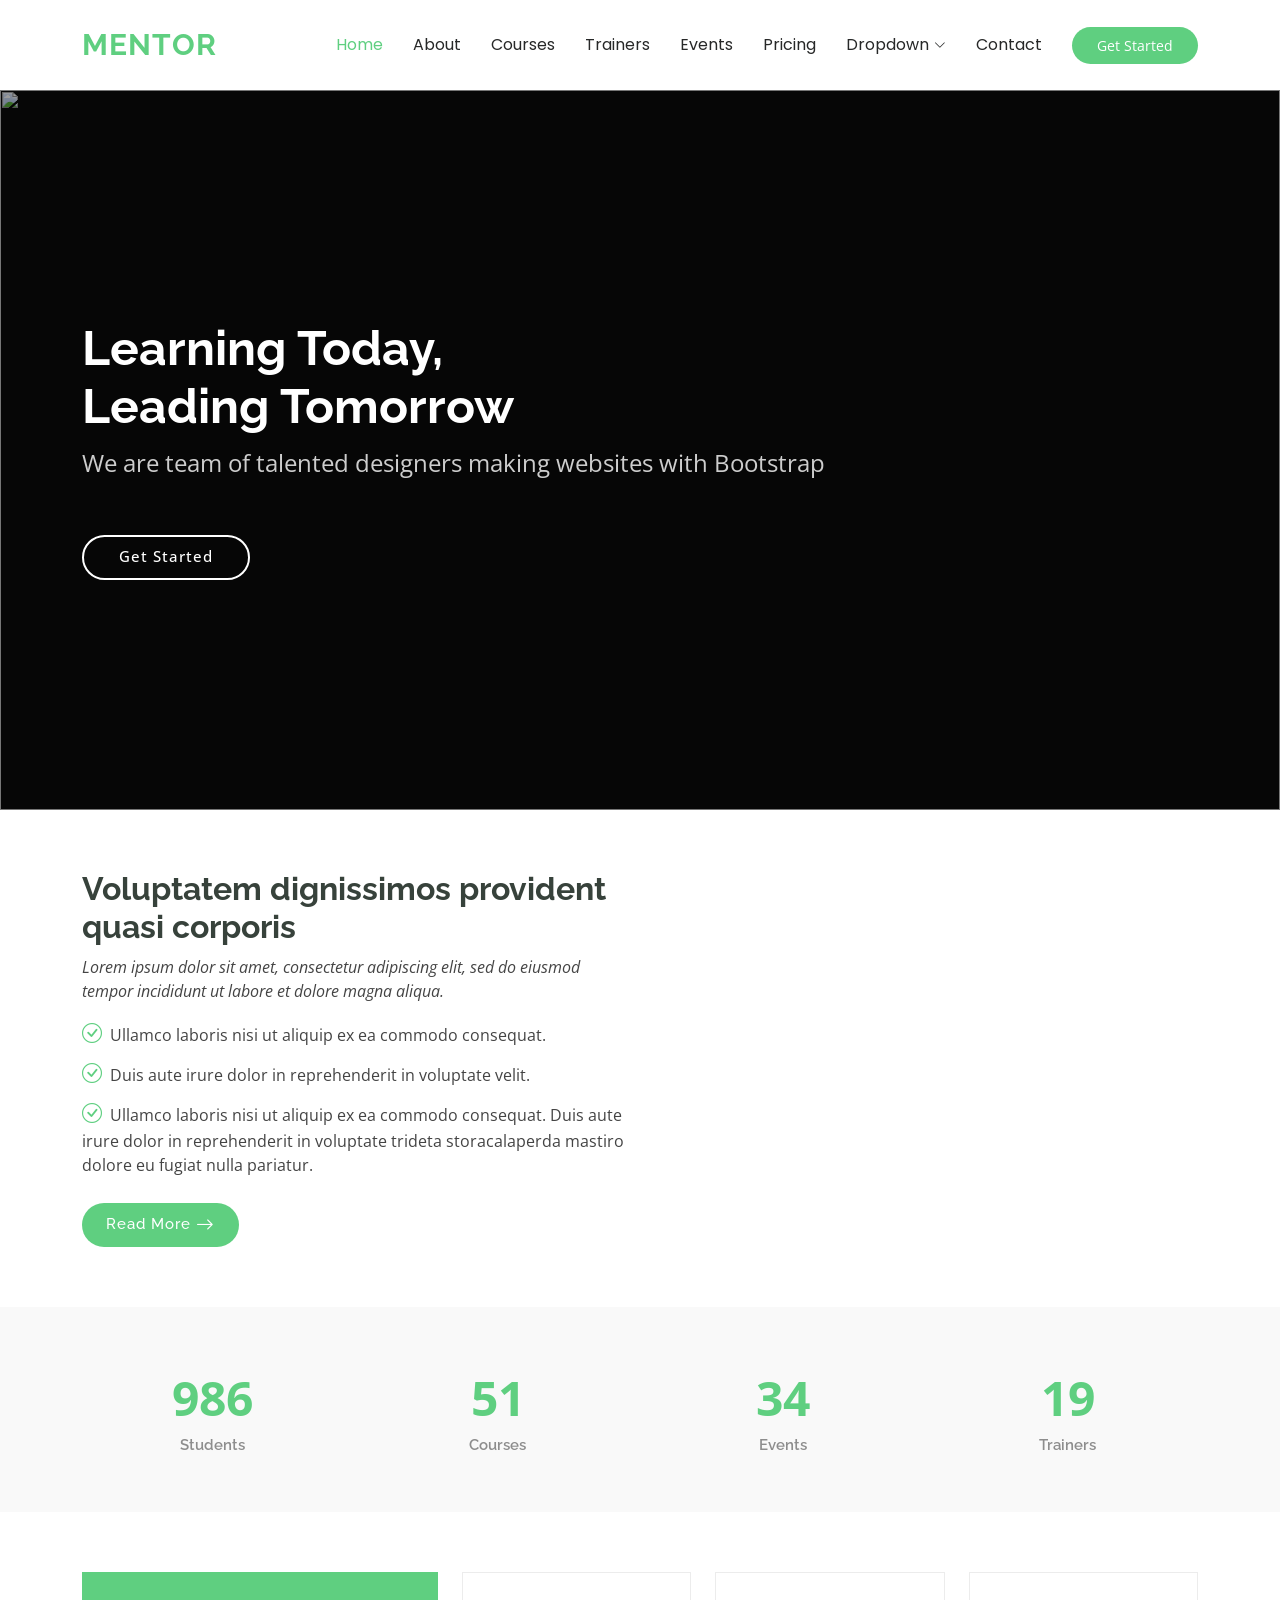
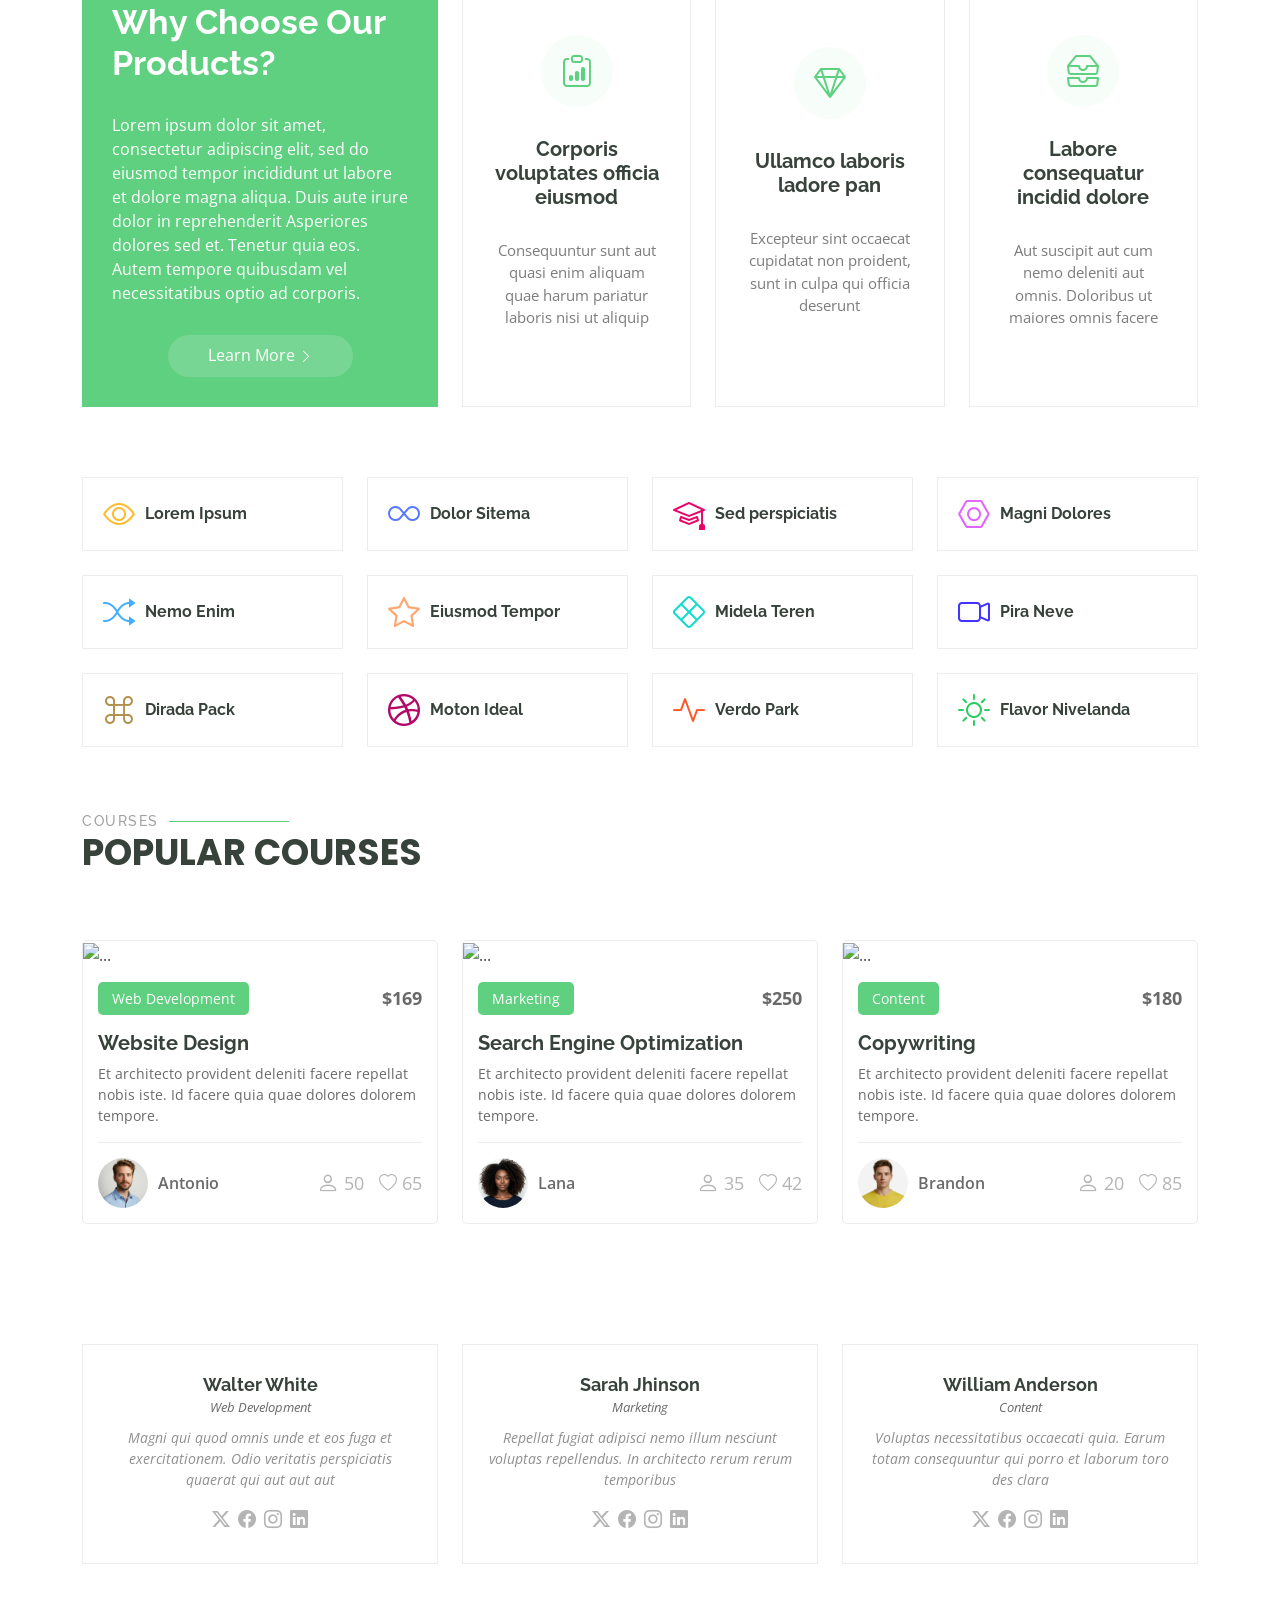
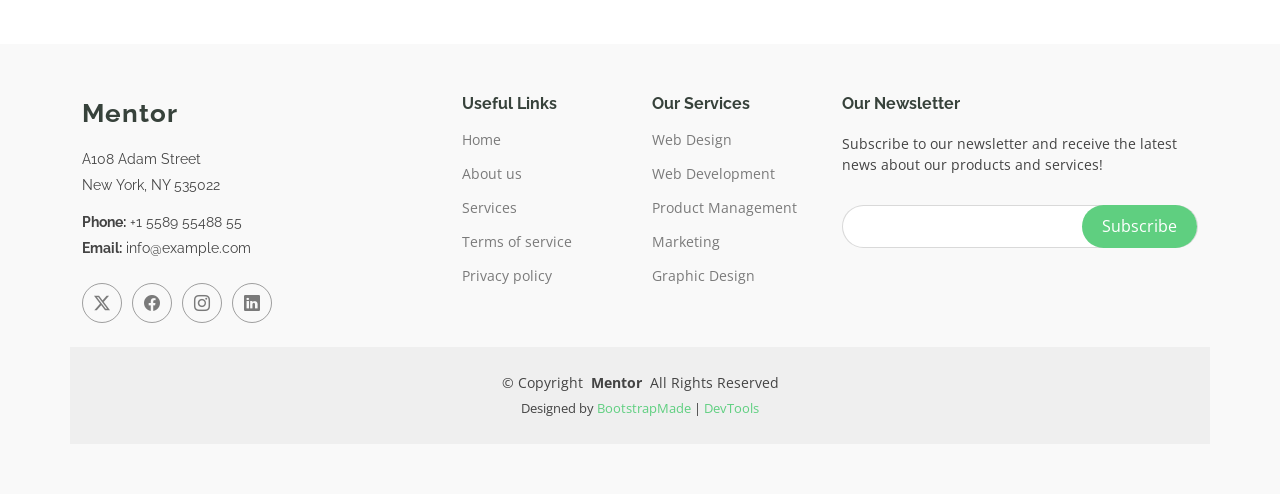
==== index.html @ 77ce20d3 "first commit" ====
<!DOCTYPE html>
<html lang="en">

<head>
  <meta charset="utf-8">
  <meta content="width=device-width, initial-scale=1.0" name="viewport">
  <title>Index - Mentor Bootstrap Template</title>
  <meta name="description" content="">
  <meta name="keywords" content="">

  <!-- Favicons -->
  <link href="assets/img/favicon.png" rel="icon">
  <link href="assets/img/apple-touch-icon.png" rel="apple-touch-icon">

  <!-- Fonts -->
  <link href="https://fonts.googleapis.com" rel="preconnect">
  <link href="https://fonts.gstatic.com" rel="preconnect" crossorigin>
  <link href="https://fonts.googleapis.com/css2?family=Open+Sans:ital,wght@0,300;0,400;0,500;0,600;0,700;0,800;1,300;1,400;1,500;1,600;1,700;1,800&family=Poppins:ital,wght@0,100;0,200;0,300;0,400;0,500;0,600;0,700;0,800;0,900;1,100;1,200;1,300;1,400;1,500;1,600;1,700;1,800;1,900&family=Raleway:ital,wght@0,100;0,200;0,300;0,400;0,500;0,600;0,700;0,800;0,900;1,100;1,200;1,300;1,400;1,500;1,600;1,700;1,800;1,900&display=swap" rel="stylesheet">

  <!-- Vendor CSS Files -->
  <link href="assets/vendor/bootstrap/css/bootstrap.min.css" rel="stylesheet">
  <link href="assets/vendor/bootstrap-icons/bootstrap-icons.css" rel="stylesheet">
  <link href="assets/vendor/aos/aos.css" rel="stylesheet">
  <link href="assets/vendor/glightbox/css/glightbox.min.css" rel="stylesheet">
  <link href="assets/vendor/swiper/swiper-bundle.min.css" rel="stylesheet">

  <!-- Main CSS File -->
  <link href="assets/css/main.css" rel="stylesheet">

  <!-- =======================================================
  * Template Name: Mentor
  * Template URL: https://bootstrapmade.com/mentor-free-education-bootstrap-theme/
  * Updated: Jul 07 2025 with Bootstrap v5.3.7
  * Author: BootstrapMade.com
  * License: https://bootstrapmade.com/license/
  ======================================================== -->
</head>

<body class="index-page">

  <header id="header" class="header d-flex align-items-center sticky-top">
    <div class="container-fluid container-xl position-relative d-flex align-items-center">

      <a href="index.html" class="logo d-flex align-items-center me-auto">
        <!-- Uncomment the line below if you also wish to use an image logo -->
        <!-- <img src="assets/img/logo.webp" alt=""> -->
        <h1 class="sitename">Mentor</h1>
      </a>

      <nav id="navmenu" class="navmenu">
        <ul>
          <li><a href="index.html" class="active">Home<br></a></li>
          <li><a href="about.html">About</a></li>
          <li><a href="courses.html">Courses</a></li>
          <li><a href="trainers.html">Trainers</a></li>
          <li><a href="events.html">Events</a></li>
          <li><a href="pricing.html">Pricing</a></li>
          <li class="dropdown"><a href="#"><span>Dropdown</span> <i class="bi bi-chevron-down toggle-dropdown"></i></a>
            <ul>
              <li><a href="#">Dropdown 1</a></li>
              <li class="dropdown"><a href="#"><span>Deep Dropdown</span> <i class="bi bi-chevron-down toggle-dropdown"></i></a>
                <ul>
                  <li><a href="#">Deep Dropdown 1</a></li>
                  <li><a href="#">Deep Dropdown 2</a></li>
                  <li><a href="#">Deep Dropdown 3</a></li>
                  <li><a href="#">Deep Dropdown 4</a></li>
                  <li><a href="#">Deep Dropdown 5</a></li>
                </ul>
              </li>
              <li><a href="#">Dropdown 2</a></li>
              <li><a href="#">Dropdown 3</a></li>
              <li><a href="#">Dropdown 4</a></li>
            </ul>
          </li>
          <li><a href="contact.html">Contact</a></li>
        </ul>
        <i class="mobile-nav-toggle d-xl-none bi bi-list"></i>
      </nav>

      <a class="btn-getstarted" href="courses.html">Get Started</a>

    </div>
  </header>

  <main class="main">

    <!-- Hero Section -->
    <section id="hero" class="hero section dark-background">

      <img src="assets/img/hero-bg.jpg" alt="" data-aos="fade-in">

      <div class="container">
        <h2 data-aos="fade-up" data-aos-delay="100">Learning Today,<br>Leading Tomorrow</h2>
        <p data-aos="fade-up" data-aos-delay="200">We are team of talented designers making websites with Bootstrap</p>
        <div class="d-flex mt-4" data-aos="fade-up" data-aos-delay="300">
          <a href="courses.html" class="btn-get-started">Get Started</a>
        </div>
      </div>

    </section><!-- /Hero Section -->

    <!-- About Section -->
    <section id="about" class="about section">

      <div class="container">

        <div class="row gy-4">

          <div class="col-lg-6 order-1 order-lg-2" data-aos="fade-up" data-aos-delay="100">
            <img src="assets/img/about.jpg" class="img-fluid" alt="">
          </div>

          <div class="col-lg-6 order-2 order-lg-1 content" data-aos="fade-up" data-aos-delay="200">
            <h3>Voluptatem dignissimos provident quasi corporis</h3>
            <p class="fst-italic">
              Lorem ipsum dolor sit amet, consectetur adipiscing elit, sed do eiusmod tempor incididunt ut labore et dolore
              magna aliqua.
            </p>
            <ul>
              <li><i class="bi bi-check-circle"></i> <span>Ullamco laboris nisi ut aliquip ex ea commodo consequat.</span></li>
              <li><i class="bi bi-check-circle"></i> <span>Duis aute irure dolor in reprehenderit in voluptate velit.</span></li>
              <li><i class="bi bi-check-circle"></i> <span>Ullamco laboris nisi ut aliquip ex ea commodo consequat. Duis aute irure dolor in reprehenderit in voluptate trideta storacalaperda mastiro dolore eu fugiat nulla pariatur.</span></li>
            </ul>
            <a href="#" class="read-more"><span>Read More</span><i class="bi bi-arrow-right"></i></a>
          </div>

        </div>

      </div>

    </section><!-- /About Section -->

    <!-- Counts Section -->
    <section id="counts" class="section counts light-background">

      <div class="container" data-aos="fade-up" data-aos-delay="100">

        <div class="row gy-4">

          <div class="col-lg-3 col-md-6">
            <div class="stats-item text-center w-100 h-100">
              <span data-purecounter-start="0" data-purecounter-end="1232" data-purecounter-duration="1" class="purecounter"></span>
              <p>Students</p>
            </div>
          </div><!-- End Stats Item -->

          <div class="col-lg-3 col-md-6">
            <div class="stats-item text-center w-100 h-100">
              <span data-purecounter-start="0" data-purecounter-end="64" data-purecounter-duration="1" class="purecounter"></span>
              <p>Courses</p>
            </div>
          </div><!-- End Stats Item -->

          <div class="col-lg-3 col-md-6">
            <div class="stats-item text-center w-100 h-100">
              <span data-purecounter-start="0" data-purecounter-end="42" data-purecounter-duration="1" class="purecounter"></span>
              <p>Events</p>
            </div>
          </div><!-- End Stats Item -->

          <div class="col-lg-3 col-md-6">
            <div class="stats-item text-center w-100 h-100">
              <span data-purecounter-start="0" data-purecounter-end="24" data-purecounter-duration="1" class="purecounter"></span>
              <p>Trainers</p>
            </div>
          </div><!-- End Stats Item -->

        </div>

      </div>

    </section><!-- /Counts Section -->

    <!-- Why Us Section -->
    <section id="why-us" class="section why-us">

      <div class="container">

        <div class="row gy-4">

          <div class="col-lg-4" data-aos="fade-up" data-aos-delay="100">
            <div class="why-box">
              <h3>Why Choose Our Products?</h3>
              <p>
                Lorem ipsum dolor sit amet, consectetur adipiscing elit, sed do eiusmod tempor incididunt ut labore et dolore magna aliqua. Duis aute irure dolor in reprehenderit
                Asperiores dolores sed et. Tenetur quia eos. Autem tempore quibusdam vel necessitatibus optio ad corporis.
              </p>
              <div class="text-center">
                <a href="#" class="more-btn"><span>Learn More</span> <i class="bi bi-chevron-right"></i></a>
              </div>
            </div>
          </div><!-- End Why Box -->

          <div class="col-lg-8 d-flex align-items-stretch">
            <div class="row gy-4" data-aos="fade-up" data-aos-delay="200">

              <div class="col-xl-4">
                <div class="icon-box d-flex flex-column justify-content-center align-items-center">
                  <i class="bi bi-clipboard-data"></i>
                  <h4>Corporis voluptates officia eiusmod</h4>
                  <p>Consequuntur sunt aut quasi enim aliquam quae harum pariatur laboris nisi ut aliquip</p>
                </div>
              </div><!-- End Icon Box -->

              <div class="col-xl-4" data-aos="fade-up" data-aos-delay="300">
                <div class="icon-box d-flex flex-column justify-content-center align-items-center">
                  <i class="bi bi-gem"></i>
                  <h4>Ullamco laboris ladore pan</h4>
                  <p>Excepteur sint occaecat cupidatat non proident, sunt in culpa qui officia deserunt</p>
                </div>
              </div><!-- End Icon Box -->

              <div class="col-xl-4" data-aos="fade-up" data-aos-delay="400">
                <div class="icon-box d-flex flex-column justify-content-center align-items-center">
                  <i class="bi bi-inboxes"></i>
                  <h4>Labore consequatur incidid dolore</h4>
                  <p>Aut suscipit aut cum nemo deleniti aut omnis. Doloribus ut maiores omnis facere</p>
                </div>
              </div><!-- End Icon Box -->

            </div>
          </div>

        </div>

      </div>

    </section><!-- /Why Us Section -->

    <!-- Features Section -->
    <section id="features" class="features section">

      <div class="container">

        <div class="row gy-4">

          <div class="col-lg-3 col-md-4" data-aos="fade-up" data-aos-delay="100">
            <div class="features-item">
              <i class="bi bi-eye" style="color: #ffbb2c;"></i>
              <h3><a href="" class="stretched-link">Lorem Ipsum</a></h3>
            </div>
          </div><!-- End Feature Item -->

          <div class="col-lg-3 col-md-4" data-aos="fade-up" data-aos-delay="200">
            <div class="features-item">
              <i class="bi bi-infinity" style="color: #5578ff;"></i>
              <h3><a href="" class="stretched-link">Dolor Sitema</a></h3>
            </div>
          </div><!-- End Feature Item -->

          <div class="col-lg-3 col-md-4" data-aos="fade-up" data-aos-delay="300">
            <div class="features-item">
              <i class="bi bi-mortarboard" style="color: #e80368;"></i>
              <h3><a href="" class="stretched-link">Sed perspiciatis</a></h3>
            </div>
          </div><!-- End Feature Item -->

          <div class="col-lg-3 col-md-4" data-aos="fade-up" data-aos-delay="400">
            <div class="features-item">
              <i class="bi bi-nut" style="color: #e361ff;"></i>
              <h3><a href="" class="stretched-link">Magni Dolores</a></h3>
            </div>
          </div><!-- End Feature Item -->

          <div class="col-lg-3 col-md-4" data-aos="fade-up" data-aos-delay="500">
            <div class="features-item">
              <i class="bi bi-shuffle" style="color: #47aeff;"></i>
              <h3><a href="" class="stretched-link">Nemo Enim</a></h3>
            </div>
          </div><!-- End Feature Item -->

          <div class="col-lg-3 col-md-4" data-aos="fade-up" data-aos-delay="600">
            <div class="features-item">
              <i class="bi bi-star" style="color: #ffa76e;"></i>
              <h3><a href="" class="stretched-link">Eiusmod Tempor</a></h3>
            </div>
          </div><!-- End Feature Item -->

          <div class="col-lg-3 col-md-4" data-aos="fade-up" data-aos-delay="700">
            <div class="features-item">
              <i class="bi bi-x-diamond" style="color: #11dbcf;"></i>
              <h3><a href="" class="stretched-link">Midela Teren</a></h3>
            </div>
          </div><!-- End Feature Item -->

          <div class="col-lg-3 col-md-4" data-aos="fade-up" data-aos-delay="800">
            <div class="features-item">
              <i class="bi bi-camera-video" style="color: #4233ff;"></i>
              <h3><a href="" class="stretched-link">Pira Neve</a></h3>
            </div>
          </div><!-- End Feature Item -->

          <div class="col-lg-3 col-md-4" data-aos="fade-up" data-aos-delay="900">
            <div class="features-item">
              <i class="bi bi-command" style="color: #b2904f;"></i>
              <h3><a href="" class="stretched-link">Dirada Pack</a></h3>
            </div>
          </div><!-- End Feature Item -->

          <div class="col-lg-3 col-md-4" data-aos="fade-up" data-aos-delay="1000">
            <div class="features-item">
              <i class="bi bi-dribbble" style="color: #b20969;"></i>
              <h3><a href="" class="stretched-link">Moton Ideal</a></h3>
            </div>
          </div><!-- End Feature Item -->

          <div class="col-lg-3 col-md-4" data-aos="fade-up" data-aos-delay="1100">
            <div class="features-item">
              <i class="bi bi-activity" style="color: #ff5828;"></i>
              <h3><a href="" class="stretched-link">Verdo Park</a></h3>
            </div>
          </div><!-- End Feature Item -->

          <div class="col-lg-3 col-md-4" data-aos="fade-up" data-aos-delay="1200">
            <div class="features-item">
              <i class="bi bi-brightness-high" style="color: #29cc61;"></i>
              <h3><a href="" class="stretched-link">Flavor Nivelanda</a></h3>
            </div>
          </div><!-- End Feature Item -->

        </div>

      </div>

    </section><!-- /Features Section -->

    <!-- Courses Section -->
    <section id="courses" class="courses section">

      <!-- Section Title -->
      <div class="container section-title" data-aos="fade-up">
        <h2>Courses</h2>
        <p>Popular Courses</p>
      </div><!-- End Section Title -->

      <div class="container">

        <div class="row">

          <div class="col-lg-4 col-md-6 d-flex align-items-stretch" data-aos="zoom-in" data-aos-delay="100">
            <div class="course-item">
              <img src="assets/img/course/course-1.webp" class="img-fluid" alt="...">
              <div class="course-content">
                <div class="d-flex justify-content-between align-items-center mb-3">
                  <p class="category">Web Development</p>
                  <p class="price">$169</p>
                </div>

                <h3><a href="course-details.html">Website Design</a></h3>
                <p class="description">Et architecto provident deleniti facere repellat nobis iste. Id facere quia quae dolores dolorem tempore.</p>
                <div class="trainer d-flex justify-content-between align-items-center">
                  <div class="trainer-profile d-flex align-items-center">
                    <img src="assets/img/person/person-m-7.webp" class="img-fluid" alt="">
                    <a href="" class="trainer-link">Antonio</a>
                  </div>
                  <div class="trainer-rank d-flex align-items-center">
                    <i class="bi bi-person user-icon"></i>&nbsp;50
                    &nbsp;&nbsp;
                    <i class="bi bi-heart heart-icon"></i>&nbsp;65
                  </div>
                </div>
              </div>
            </div>
          </div> <!-- End Course Item-->

          <div class="col-lg-4 col-md-6 d-flex align-items-stretch mt-4 mt-md-0" data-aos="zoom-in" data-aos-delay="200">
            <div class="course-item">
              <img src="assets/img/course/course-2.webp" class="img-fluid" alt="...">
              <div class="course-content">
                <div class="d-flex justify-content-between align-items-center mb-3">
                  <p class="category">Marketing</p>
                  <p class="price">$250</p>
                </div>

                <h3><a href="course-details.html">Search Engine Optimization</a></h3>
                <p class="description">Et architecto provident deleniti facere repellat nobis iste. Id facere quia quae dolores dolorem tempore.</p>
                <div class="trainer d-flex justify-content-between align-items-center">
                  <div class="trainer-profile d-flex align-items-center">
                    <img src="assets/img/person/person-f-14.webp" class="img-fluid" alt="">
                    <a href="" class="trainer-link">Lana</a>
                  </div>
                  <div class="trainer-rank d-flex align-items-center">
                    <i class="bi bi-person user-icon"></i>&nbsp;35
                    &nbsp;&nbsp;
                    <i class="bi bi-heart heart-icon"></i>&nbsp;42
                  </div>
                </div>
              </div>
            </div>
          </div> <!-- End Course Item-->

          <div class="col-lg-4 col-md-6 d-flex align-items-stretch mt-4 mt-lg-0" data-aos="zoom-in" data-aos-delay="300">
            <div class="course-item">
              <img src="assets/img/course/course-3.webp" class="img-fluid" alt="...">
              <div class="course-content">
                <div class="d-flex justify-content-between align-items-center mb-3">
                  <p class="category">Content</p>
                  <p class="price">$180</p>
                </div>

                <h3><a href="course-details.html">Copywriting</a></h3>
                <p class="description">Et architecto provident deleniti facere repellat nobis iste. Id facere quia quae dolores dolorem tempore.</p>
                <div class="trainer d-flex justify-content-between align-items-center">
                  <div class="trainer-profile d-flex align-items-center">
                    <img src="assets/img/person/person-m-12.webp" class="img-fluid" alt="">
                    <a href="" class="trainer-link">Brandon</a>
                  </div>
                  <div class="trainer-rank d-flex align-items-center">
                    <i class="bi bi-person user-icon"></i>&nbsp;20
                    &nbsp;&nbsp;
                    <i class="bi bi-heart heart-icon"></i>&nbsp;85
                  </div>
                </div>
              </div>
            </div>
          </div> <!-- End Course Item-->

        </div>

      </div>

    </section><!-- /Courses Section -->

    <!-- Trainers Index Section -->
    <section id="trainers-index" class="section trainers-index">

      <div class="container">

        <div class="row">

          <div class="col-lg-4 col-md-6 d-flex" data-aos="fade-up" data-aos-delay="100">
            <div class="member">
              <img src="assets/img/trainers/trainer-1.jpg" class="img-fluid" alt="">
              <div class="member-content">
                <h4>Walter White</h4>
                <span>Web Development</span>
                <p>
                  Magni qui quod omnis unde et eos fuga et exercitationem. Odio veritatis perspiciatis quaerat qui aut aut aut
                </p>
                <div class="social">
                  <a href=""><i class="bi bi-twitter-x"></i></a>
                  <a href=""><i class="bi bi-facebook"></i></a>
                  <a href=""><i class="bi bi-instagram"></i></a>
                  <a href=""><i class="bi bi-linkedin"></i></a>
                </div>
              </div>
            </div>
          </div><!-- End Team Member -->

          <div class="col-lg-4 col-md-6 d-flex" data-aos="fade-up" data-aos-delay="200">
            <div class="member">
              <img src="assets/img/trainers/trainer-2.jpg" class="img-fluid" alt="">
              <div class="member-content">
                <h4>Sarah Jhinson</h4>
                <span>Marketing</span>
                <p>
                  Repellat fugiat adipisci nemo illum nesciunt voluptas repellendus. In architecto rerum rerum temporibus
                </p>
                <div class="social">
                  <a href=""><i class="bi bi-twitter-x"></i></a>
                  <a href=""><i class="bi bi-facebook"></i></a>
                  <a href=""><i class="bi bi-instagram"></i></a>
                  <a href=""><i class="bi bi-linkedin"></i></a>
                </div>
              </div>
            </div>
          </div><!-- End Team Member -->

          <div class="col-lg-4 col-md-6 d-flex" data-aos="fade-up" data-aos-delay="300">
            <div class="member">
              <img src="assets/img/trainers/trainer-3.jpg" class="img-fluid" alt="">
              <div class="member-content">
                <h4>William Anderson</h4>
                <span>Content</span>
                <p>
                  Voluptas necessitatibus occaecati quia. Earum totam consequuntur qui porro et laborum toro des clara
                </p>
                <div class="social">
                  <a href=""><i class="bi bi-twitter-x"></i></a>
                  <a href=""><i class="bi bi-facebook"></i></a>
                  <a href=""><i class="bi bi-instagram"></i></a>
                  <a href=""><i class="bi bi-linkedin"></i></a>
                </div>
              </div>
            </div>
          </div><!-- End Team Member -->

        </div>

      </div>

    </section><!-- /Trainers Index Section -->

  </main>

  <footer id="footer" class="footer position-relative light-background">

    <div class="container footer-top">
      <div class="row gy-4">
        <div class="col-lg-4 col-md-6 footer-about">
          <a href="index.html" class="logo d-flex align-items-center">
            <span class="sitename">Mentor</span>
          </a>
          <div class="footer-contact pt-3">
            <p>A108 Adam Street</p>
            <p>New York, NY 535022</p>
            <p class="mt-3"><strong>Phone:</strong> <span>+1 5589 55488 55</span></p>
            <p><strong>Email:</strong> <span>info@example.com</span></p>
          </div>
          <div class="social-links d-flex mt-4">
            <a href=""><i class="bi bi-twitter-x"></i></a>
            <a href=""><i class="bi bi-facebook"></i></a>
            <a href=""><i class="bi bi-instagram"></i></a>
            <a href=""><i class="bi bi-linkedin"></i></a>
          </div>
        </div>

        <div class="col-lg-2 col-md-3 footer-links">
          <h4>Useful Links</h4>
          <ul>
            <li><a href="#">Home</a></li>
            <li><a href="#">About us</a></li>
            <li><a href="#">Services</a></li>
            <li><a href="#">Terms of service</a></li>
            <li><a href="#">Privacy policy</a></li>
          </ul>
        </div>

        <div class="col-lg-2 col-md-3 footer-links">
          <h4>Our Services</h4>
          <ul>
            <li><a href="#">Web Design</a></li>
            <li><a href="#">Web Development</a></li>
            <li><a href="#">Product Management</a></li>
            <li><a href="#">Marketing</a></li>
            <li><a href="#">Graphic Design</a></li>
          </ul>
        </div>

        <div class="col-lg-4 col-md-12 footer-newsletter">
          <h4>Our Newsletter</h4>
          <p>Subscribe to our newsletter and receive the latest news about our products and services!</p>
          <form action="#" method="post" class="email-form">
            <div class="newsletter-form"><input type="email" name="email"><input type="submit" value="Subscribe"></div>
            <div class="loading">Loading</div>
            <div class="error-message"></div>
            <div class="sent-message">Your subscription request has been sent. Thank you!</div>
          </form>
        </div>

      </div>
    </div>

    <div class="container copyright text-center mt-4">
      <p>© <span>Copyright</span> <strong class="px-1 sitename">Mentor</strong> <span>All Rights Reserved</span></p>
      <div class="credits">
        <!-- All the links in the footer should remain intact. -->
        <!-- You can delete the links only if you've purchased the pro version. -->
        <!-- Licensing information: https://bootstrapmade.com/license/ -->
        Designed by <a href="https://bootstrapmade.com/">BootstrapMade</a> | <a href="https://bootstrapmade.com/tools/">DevTools</a>
      </div>
    </div>

  </footer>

  <!-- Scroll Top -->
  <a href="#" id="scroll-top" class="scroll-top d-flex align-items-center justify-content-center"><i class="bi bi-arrow-up-short"></i></a>

  <!-- Preloader -->
  <div id="preloader"></div>

  <!-- Vendor JS Files -->
  <script src="assets/vendor/bootstrap/js/bootstrap.bundle.min.js"></script>
  <script src="assets/vendor/aos/aos.js"></script>
  <script src="assets/vendor/glightbox/js/glightbox.min.js"></script>
  <script src="assets/vendor/purecounter/purecounter_vanilla.js"></script>
  <script src="assets/vendor/swiper/swiper-bundle.min.js"></script>

  <!-- Main JS File -->
  <script src="assets/js/main.js"></script>

</body>

</html>
---- assets/css/main.css ----
/**
* Template Name: Mentor
* Template URL: https://bootstrapmade.com/mentor-free-education-bootstrap-theme/
* Updated: Jul 07 2025 with Bootstrap v5.3.7
* Author: BootstrapMade.com
* License: https://bootstrapmade.com/license/
*/

/*--------------------------------------------------------------
# Font & Color Variables
# Help: https://bootstrapmade.com/color-system/
--------------------------------------------------------------*/
/* Fonts */
:root {
  --default-font: "Open Sans",  system-ui, -apple-system, "Segoe UI", Roboto, "Helvetica Neue", Arial, "Noto Sans", "Liberation Sans", sans-serif, "Apple Color Emoji", "Segoe UI Emoji", "Segoe UI Symbol", "Noto Color Emoji";
  --heading-font: "Raleway",  sans-serif;
  --nav-font: "Poppins",  sans-serif;
}

/* Global Colors - The following color variables are used throughout the website. Updating them here will change the color scheme of the entire website */
:root { 
  --background-color: #ffffff; /* Background color for the entire website, including individual sections */
  --default-color: #444444; /* Default color used for the majority of the text content across the entire website */
  --heading-color: #37423b; /* Color for headings, subheadings and title throughout the website */
  --accent-color: #5fcf80; /* Accent color that represents your brand on the website. It's used for buttons, links, and other elements that need to stand out */
  --surface-color: #ffffff; /* The surface color is used as a background of boxed elements within sections, such as cards, icon boxes, or other elements that require a visual separation from the global background. */
  --contrast-color: #ffffff; /* Contrast color for text, ensuring readability against backgrounds of accent, heading, or default colors. */
}

/* Nav Menu Colors - The following color variables are used specifically for the navigation menu. They are separate from the global colors to allow for more customization options */
:root {
  --nav-color: #272828;  /* The default color of the main navmenu links */
  --nav-hover-color: #5fcf80; /* Applied to main navmenu links when they are hovered over or active */
  --nav-mobile-background-color: #ffffff; /* Used as the background color for mobile navigation menu */
  --nav-dropdown-background-color: #ffffff; /* Used as the background color for dropdown items that appear when hovering over primary navigation items */
  --nav-dropdown-color: #272828; /* Used for navigation links of the dropdown items in the navigation menu. */
  --nav-dropdown-hover-color: #5fcf80; /* Similar to --nav-hover-color, this color is applied to dropdown navigation links when they are hovered over. */
}

/* Color Presets - These classes override global colors when applied to any section or element, providing reuse of the sam color scheme. */

.light-background {
  --background-color: #f9f9f9;
  --surface-color: #ffffff;
}

.dark-background {
  --background-color: #060606;
  --default-color: #ffffff;
  --heading-color: #ffffff;
  --surface-color: #252525;
  --contrast-color: #ffffff;
}

/* Smooth scroll */
:root {
  scroll-behavior: smooth;
}

/*--------------------------------------------------------------
# General Styling & Shared Classes
--------------------------------------------------------------*/
body {
  color: var(--default-color);
  background-color: var(--background-color);
  font-family: var(--default-font);
}

a {
  color: var(--accent-color);
  text-decoration: none;
  transition: 0.3s;
}

a:hover {
  color: color-mix(in srgb, var(--accent-color), transparent 25%);
  text-decoration: none;
}

h1,
h2,
h3,
h4,
h5,
h6 {
  color: var(--heading-color);
  font-family: var(--heading-font);
}

/* Email Form Messages
------------------------------*/
.email-form .error-message {
  display: none;
  background: #df1529;
  color: #ffffff;
  text-align: left;
  padding: 15px;
  margin-bottom: 24px;
  font-weight: 600;
}

.email-form .sent-message {
  display: none;
  color: #ffffff;
  background: #059652;
  text-align: center;
  padding: 15px;
  margin-bottom: 24px;
  font-weight: 600;
}

.email-form .loading {
  display: none;
  background: var(--surface-color);
  text-align: center;
  padding: 15px;
  margin-bottom: 24px;
}

.email-form .loading:before {
  content: "";
  display: inline-block;
  border-radius: 50%;
  width: 24px;
  height: 24px;
  margin: 0 10px -6px 0;
  border: 3px solid var(--accent-color);
  border-top-color: var(--surface-color);
  animation: email-form-loading 1s linear infinite;
}

@keyframes email-form-loading {
  0% {
    transform: rotate(0deg);
  }

  100% {
    transform: rotate(360deg);
  }
}

/* Pulsating Play Button
------------------------------*/
.pulsating-play-btn {
  width: 94px;
  height: 94px;
  background: radial-gradient(var(--accent-color) 50%, color-mix(in srgb, var(--accent-color), transparent 75%) 52%);
  border-radius: 50%;
  display: block;
  position: relative;
  overflow: hidden;
}

.pulsating-play-btn:before {
  content: "";
  position: absolute;
  width: 120px;
  height: 120px;
  animation-delay: 0s;
  animation: pulsate-play-btn 2s;
  animation-direction: forwards;
  animation-iteration-count: infinite;
  animation-timing-function: steps;
  opacity: 1;
  border-radius: 50%;
  border: 5px solid color-mix(in srgb, var(--accent-color), transparent 30%);
  top: -15%;
  left: -15%;
  background: rgba(198, 16, 0, 0);
}

.pulsating-play-btn:after {
  content: "";
  position: absolute;
  left: 50%;
  top: 50%;
  transform: translateX(-40%) translateY(-50%);
  width: 0;
  height: 0;
  border-top: 10px solid transparent;
  border-bottom: 10px solid transparent;
  border-left: 15px solid #fff;
  z-index: 100;
  transition: all 400ms cubic-bezier(0.55, 0.055, 0.675, 0.19);
}

.pulsating-play-btn:hover:before {
  content: "";
  position: absolute;
  left: 50%;
  top: 50%;
  transform: translateX(-40%) translateY(-50%);
  width: 0;
  height: 0;
  border: none;
  border-top: 10px solid transparent;
  border-bottom: 10px solid transparent;
  border-left: 15px solid #fff;
  z-index: 200;
  animation: none;
  border-radius: 0;
}

.pulsating-play-btn:hover:after {
  border-left: 15px solid var(--accent-color);
  transform: scale(20);
}

@keyframes pulsate-play-btn {
  0% {
    transform: scale(0.6, 0.6);
    opacity: 1;
  }

  100% {
    transform: scale(1, 1);
    opacity: 0;
  }
}

/*--------------------------------------------------------------
# Global Header
--------------------------------------------------------------*/
.header {
  color: var(--default-color);
  background-color: var(--background-color);
  padding: 15px 0;
  transition: all 0.5s;
  z-index: 997;
}

.header .logo {
  line-height: 1;
}

.header .logo img {
  max-height: 36px;
  margin-right: 8px;
}

.header .logo h1 {
  font-weight: 700;
  font-size: 30px;
  margin: 0;
  letter-spacing: 1px;
  text-transform: uppercase;
  color: var(--accent-color);
}

.header .btn-getstarted,
.header .btn-getstarted:focus {
  color: var(--contrast-color);
  background: var(--accent-color);
  font-size: 14px;
  padding: 8px 25px;
  margin: 0 0 0 30px;
  border-radius: 50px;
  transition: 0.3s;
}

.header .btn-getstarted:hover,
.header .btn-getstarted:focus:hover {
  color: var(--contrast-color);
  background: color-mix(in srgb, var(--accent-color), transparent 15%);
}

@media (max-width: 1200px) {
  .header .logo {
    order: 1;
  }

  .header .btn-getstarted {
    order: 2;
    margin: 0 15px 0 0;
    padding: 6px 15px;
  }

  .header .navmenu {
    order: 3;
  }
}

.scrolled .header {
  box-shadow: 0px 0 18px rgba(0, 0, 0, 0.1);
}

/*--------------------------------------------------------------
# Navigation Menu
--------------------------------------------------------------*/
/* Navmenu - Desktop */
@media (min-width: 1200px) {
  .navmenu {
    padding: 0;
  }

  .navmenu ul {
    margin: 0;
    padding: 0;
    display: flex;
    list-style: none;
    align-items: center;
  }

  .navmenu li {
    position: relative;
  }

  .navmenu a,
  .navmenu a:focus {
    color: var(--nav-color);
    padding: 18px 15px;
    font-size: 16px;
    font-family: var(--nav-font);
    font-weight: 400;
    display: flex;
    align-items: center;
    justify-content: space-between;
    white-space: nowrap;
    transition: 0.3s;
  }

  .navmenu a i,
  .navmenu a:focus i {
    font-size: 12px;
    line-height: 0;
    margin-left: 5px;
    transition: 0.3s;
  }

  .navmenu li:last-child a {
    padding-right: 0;
  }

  .navmenu li:hover>a,
  .navmenu .active,
  .navmenu .active:focus {
    color: var(--nav-hover-color);
  }

  .navmenu .dropdown ul {
    margin: 0;
    padding: 10px 0;
    background: var(--nav-dropdown-background-color);
    display: block;
    position: absolute;
    visibility: hidden;
    left: 14px;
    top: 130%;
    opacity: 0;
    transition: 0.3s;
    border-radius: 4px;
    z-index: 99;
    box-shadow: 0px 0px 30px rgba(0, 0, 0, 0.1);
  }

  .navmenu .dropdown ul li {
    min-width: 200px;
  }

  .navmenu .dropdown ul a {
    padding: 10px 20px;
    font-size: 15px;
    text-transform: none;
    color: var(--nav-dropdown-color);
  }

  .navmenu .dropdown ul a i {
    font-size: 12px;
  }

  .navmenu .dropdown ul a:hover,
  .navmenu .dropdown ul .active:hover,
  .navmenu .dropdown ul li:hover>a {
    color: var(--nav-dropdown-hover-color);
  }

  .navmenu .dropdown:hover>ul {
    opacity: 1;
    top: 100%;
    visibility: visible;
  }

  .navmenu .dropdown .dropdown ul {
    top: 0;
    left: -90%;
    visibility: hidden;
  }

  .navmenu .dropdown .dropdown:hover>ul {
    opacity: 1;
    top: 0;
    left: -100%;
    visibility: visible;
  }
}

/* Navmenu - Mobile */
@media (max-width: 1199px) {
  .mobile-nav-toggle {
    color: var(--nav-color);
    font-size: 28px;
    line-height: 0;
    margin-right: 10px;
    cursor: pointer;
    transition: color 0.3s;
  }

  .navmenu {
    padding: 0;
    z-index: 9997;
  }

  .navmenu ul {
    display: none;
    list-style: none;
    position: absolute;
    inset: 60px 20px 20px 20px;
    padding: 10px 0;
    margin: 0;
    border-radius: 6px;
    background-color: var(--nav-mobile-background-color);
    border: 1px solid color-mix(in srgb, var(--default-color), transparent 90%);
    box-shadow: none;
    overflow-y: auto;
    transition: 0.3s;
    z-index: 9998;
  }

  .navmenu a,
  .navmenu a:focus {
    color: var(--nav-dropdown-color);
    padding: 10px 20px;
    font-family: var(--nav-font);
    font-size: 17px;
    font-weight: 500;
    display: flex;
    align-items: center;
    justify-content: space-between;
    white-space: nowrap;
    transition: 0.3s;
  }

  .navmenu a i,
  .navmenu a:focus i {
    font-size: 12px;
    line-height: 0;
    margin-left: 5px;
    width: 30px;
    height: 30px;
    display: flex;
    align-items: center;
    justify-content: center;
    border-radius: 50%;
    transition: 0.3s;
    background-color: color-mix(in srgb, var(--accent-color), transparent 90%);
  }

  .navmenu a i:hover,
  .navmenu a:focus i:hover {
    background-color: var(--accent-color);
    color: var(--contrast-color);
  }

  .navmenu a:hover,
  .navmenu .active,
  .navmenu .active:focus {
    color: var(--nav-dropdown-hover-color);
  }

  .navmenu .active i,
  .navmenu .active:focus i {
    background-color: var(--accent-color);
    color: var(--contrast-color);
    transform: rotate(180deg);
  }

  .navmenu .dropdown ul {
    position: static;
    display: none;
    z-index: 99;
    padding: 10px 0;
    margin: 10px 20px;
    background-color: var(--nav-dropdown-background-color);
    transition: all 0.5s ease-in-out;
  }

  .navmenu .dropdown ul ul {
    background-color: rgba(33, 37, 41, 0.1);
  }

  .navmenu .dropdown>.dropdown-active {
    display: block;
    background-color: rgba(33, 37, 41, 0.03);
  }

  .mobile-nav-active {
    overflow: hidden;
  }

  .mobile-nav-active .mobile-nav-toggle {
    color: #fff;
    position: absolute;
    font-size: 32px;
    top: 15px;
    right: 15px;
    margin-right: 0;
    z-index: 9999;
  }

  .mobile-nav-active .navmenu {
    position: fixed;
    overflow: hidden;
    inset: 0;
    background: rgba(33, 37, 41, 0.8);
    transition: 0.3s;
  }

  .mobile-nav-active .navmenu>ul {
    display: block;
  }
}

/*--------------------------------------------------------------
# Global Footer
--------------------------------------------------------------*/
.footer {
  color: var(--default-color);
  background-color: var(--background-color);
  font-size: 14px;
  padding-bottom: 50px;
  position: relative;
}

.footer .footer-top {
  padding-top: 50px;
}

.footer .footer-about .logo {
  margin-bottom: 0;
}

.footer .footer-about .logo img {
  max-height: 40px;
  margin-right: 6px;
}

.footer .footer-about .logo span {
  font-size: 26px;
  font-weight: 700;
  letter-spacing: 1px;
  font-family: var(--heading-font);
  color: var(--heading-color);
}

.footer .footer-about p {
  font-size: 14px;
  font-family: var(--heading-font);
}

.footer .social-links a {
  display: flex;
  align-items: center;
  justify-content: center;
  width: 40px;
  height: 40px;
  border-radius: 50%;
  border: 1px solid color-mix(in srgb, var(--default-color), transparent 50%);
  font-size: 16px;
  color: color-mix(in srgb, var(--default-color), transparent 30%);
  margin-right: 10px;
  transition: 0.3s;
}

.footer .social-links a:hover {
  color: var(--accent-color);
  border-color: var(--accent-color);
}

.footer h4 {
  font-size: 16px;
  font-weight: bold;
  position: relative;
  padding-bottom: 12px;
}

.footer .footer-links {
  margin-bottom: 30px;
}

.footer .footer-links ul {
  list-style: none;
  padding: 0;
  margin: 0;
}

.footer .footer-links ul i {
  padding-right: 2px;
  font-size: 12px;
  line-height: 0;
}

.footer .footer-links ul li {
  padding: 10px 0;
  display: flex;
  align-items: center;
}

.footer .footer-links ul li:first-child {
  padding-top: 0;
}

.footer .footer-links ul a {
  color: color-mix(in srgb, var(--default-color), transparent 30%);
  display: inline-block;
  line-height: 1;
}

.footer .footer-links ul a:hover {
  color: var(--accent-color);
}

.footer .footer-contact p {
  margin-bottom: 5px;
}

.footer .footer-newsletter .newsletter-form {
  margin-top: 30px;
  margin-bottom: 15px;
  padding: 6px 8px;
  position: relative;
  border-radius: 50px;
  border: 1px solid color-mix(in srgb, var(--default-color), transparent 80%);
  display: flex;
  background-color: var(--surface-color);
  transition: 0.3s;
}

.footer .footer-newsletter .newsletter-form:focus-within {
  border-color: var(--accent-color);
}

.footer .footer-newsletter .newsletter-form input[type=email] {
  border: 0;
  padding: 4px 8px;
  width: 100%;
  background-color: var(--surface-color);
  color: var(--default-color);
}

.footer .footer-newsletter .newsletter-form input[type=email]:focus-visible {
  outline: none;
}

.footer .footer-newsletter .newsletter-form input[type=submit] {
  border: 0;
  font-size: 16px;
  padding: 0 20px 2px 20px;
  margin: -7px -8px -7px 0;
  background: var(--accent-color);
  color: var(--contrast-color);
  transition: 0.3s;
  border-radius: 50px;
}

.footer .footer-newsletter .newsletter-form input[type=submit]:hover {
  background: color-mix(in srgb, var(--accent-color), transparent 20%);
}

.footer .copyright {
  padding-top: 25px;
  padding-bottom: 25px;
  background-color: color-mix(in srgb, var(--default-color), transparent 95%);
}

.footer .copyright p {
  margin-bottom: 0;
}

.footer .credits {
  margin-top: 6px;
  font-size: 13px;
}

/*--------------------------------------------------------------
# Preloader
--------------------------------------------------------------*/
#preloader {
  position: fixed;
  inset: 0;
  z-index: 999999;
  overflow: hidden;
  background: var(--background-color);
  transition: all 0.6s ease-out;
}

#preloader:before {
  content: "";
  position: fixed;
  top: calc(50% - 30px);
  left: calc(50% - 30px);
  border: 6px solid #ffffff;
  border-color: var(--accent-color) transparent var(--accent-color) transparent;
  border-radius: 50%;
  width: 60px;
  height: 60px;
  animation: animate-preloader 1.5s linear infinite;
}

@keyframes animate-preloader {
  0% {
    transform: rotate(0deg);
  }

  100% {
    transform: rotate(360deg);
  }
}

/*--------------------------------------------------------------
# Scroll Top Button
--------------------------------------------------------------*/
.scroll-top {
  position: fixed;
  visibility: hidden;
  opacity: 0;
  right: 15px;
  bottom: -15px;
  z-index: 99999;
  background-color: var(--accent-color);
  width: 44px;
  height: 44px;
  border-radius: 50px;
  transition: all 0.4s;
}

.scroll-top i {
  font-size: 24px;
  color: var(--contrast-color);
  line-height: 0;
}

.scroll-top:hover {
  background-color: color-mix(in srgb, var(--accent-color), transparent 20%);
  color: var(--contrast-color);
}

.scroll-top.active {
  visibility: visible;
  opacity: 1;
  bottom: 15px;
}

/*--------------------------------------------------------------
# Disable aos animation delay on mobile devices
--------------------------------------------------------------*/
@media screen and (max-width: 768px) {
  [data-aos-delay] {
    transition-delay: 0 !important;
  }
}

/*--------------------------------------------------------------
# Global Page Titles & Breadcrumbs
--------------------------------------------------------------*/
.page-title {
  --default-color: var(--contrast-color);
  --background-color: var(--accent-color);
  --heading-color: var(--contrast-color);
  color: var(--default-color);
  background-color: var(--background-color);
  position: relative;
}

.page-title .heading {
  padding: 80px 0;
  border-top: 1px solid color-mix(in srgb, var(--default-color), transparent 90%);
}

.page-title .heading h1 {
  font-size: 38px;
  font-weight: 700;
}

.page-title nav {
  background-color: color-mix(in srgb, var(--accent-color) 90%, black 5%);
  padding: 20px 0;
}

.page-title nav a {
  color: var(--default-color);
}

.page-title nav ol {
  display: flex;
  flex-wrap: wrap;
  list-style: none;
  margin: 0;
  font-size: 16px;
  font-weight: 600;
}

.page-title nav ol li+li {
  padding-left: 10px;
}

.page-title nav ol li+li::before {
  content: "/";
  display: inline-block;
  padding-right: 10px;
  color: color-mix(in srgb, var(--default-color), transparent 70%);
}

/*--------------------------------------------------------------
# Global Sections
--------------------------------------------------------------*/
section,
.section {
  color: var(--default-color);
  background-color: var(--background-color);
  padding: 60px 0;
  scroll-margin-top: 900px;
  overflow: clip;
}

@media (max-width: 1199px) {

  section,
  .section {
    scroll-margin-top: 66px;
  }
}

/*--------------------------------------------------------------
# Global Section Titles
--------------------------------------------------------------*/
.section-title {
  padding-bottom: 60px;
  position: relative;
}

.section-title h2 {
  font-size: 14px;
  font-weight: 500;
  padding: 0;
  line-height: 1px;
  margin: 0;
  letter-spacing: 1.5px;
  text-transform: uppercase;
  color: color-mix(in srgb, var(--default-color), transparent 50%);
  position: relative;
}

.section-title h2::after {
  content: "";
  width: 120px;
  height: 1px;
  display: inline-block;
  background: var(--accent-color);
  margin: 4px 10px;
}

.section-title p {
  color: var(--heading-color);
  margin: 0;
  font-size: 36px;
  font-weight: 700;
  font-family: var(--nav-font);
  text-transform: uppercase;
}

/*--------------------------------------------------------------
# Hero Section
--------------------------------------------------------------*/
.hero {
  width: 100%;
  min-height: 80vh;
  position: relative;
  padding: 80px 0;
  display: flex;
  align-items: center;
  justify-content: center;
  color: var(--default-color);
}

.hero img {
  position: absolute;
  inset: 0;
  display: block;
  width: 100%;
  height: 100%;
  object-fit: cover;
  z-index: 1;
}

.hero:before {
  content: "";
  background: color-mix(in srgb, var(--background-color), transparent 60%);
  position: absolute;
  inset: 0;
  z-index: 2;
}

.hero .container {
  position: relative;
  z-index: 3;
}

.hero h2 {
  margin: 0;
  font-size: 48px;
  font-weight: 700;
}

.hero p {
  color: color-mix(in srgb, var(--default-color), transparent 20%);
  margin: 10px 0 0 0;
  font-size: 24px;
}

.hero .btn-get-started {
  font-weight: 500;
  font-size: 15px;
  letter-spacing: 1px;
  display: inline-block;
  padding: 8px 35px 10px 35px;
  border-radius: 50px;
  transition: 0.4s;
  margin-top: 30px;
  border: 2px solid var(--default-color);
  color: var(--default-color);
}

.hero .btn-get-started:hover {
  background: var(--accent-color);
  border: 2px solid var(--accent-color);
}

@media (max-width: 768px) {
  .hero h2 {
    font-size: 32px;
  }

  .hero p {
    font-size: 18px;
  }
}

/*--------------------------------------------------------------
# About Section
--------------------------------------------------------------*/
.about .content h3 {
  font-size: 2rem;
  font-weight: 700;
}

.about .content ul {
  list-style: none;
  padding: 0;
}

.about .content ul li {
  padding-bottom: 10px;
}

.about .content ul i {
  font-size: 1.25rem;
  margin-right: 4px;
  color: var(--accent-color);
}

.about .content p:last-child {
  margin-bottom: 0;
}

.about .content .read-more {
  background: var(--accent-color);
  color: var(--contrast-color);
  font-family: var(--heading-font);
  font-weight: 500;
  font-size: 15px;
  letter-spacing: 1px;
  padding: 10px 24px 12px 24px;
  border-radius: 50px;
  transition: 0.3s;
  display: inline-flex;
  align-items: center;
  justify-content: center;
}

.about .content .read-more i {
  font-size: 18px;
  margin-left: 5px;
  line-height: 0;
  transition: 0.3s;
}

.about .content .read-more:hover {
  background: color-mix(in srgb, var(--accent-color), transparent 20%);
  padding-right: 19px;
}

.about .content .read-more:hover i {
  margin-left: 10px;
}

/*--------------------------------------------------------------
# Counts Section
--------------------------------------------------------------*/
.counts {
  padding: 25px 0;
}

.counts .stats-item {
  padding: 30px;
  width: 100%;
}

.counts .stats-item span {
  font-size: 48px;
  display: block;
  color: var(--accent-color);
  font-weight: 700;
}

.counts .stats-item p {
  color: color-mix(in srgb, var(--default-color), transparent 40%);
  padding: 0;
  margin: 0;
  font-family: var(--heading-font);
  font-size: 15px;
  font-weight: 600;
}

/*--------------------------------------------------------------
# Why Us Section
--------------------------------------------------------------*/
.why-us .why-box {
  color: var(--contrast-color);
  background: var(--accent-color);
  padding: 30px;
}

.why-us .why-box h3 {
  color: var(--contrast-color);
  font-weight: 700;
  font-size: 34px;
  margin-bottom: 30px;
}

.why-us .why-box p {
  margin-bottom: 30px;
}

.why-us .why-box .more-btn {
  display: inline-block;
  background: color-mix(in srgb, var(--contrast-color), transparent 85%);
  padding: 8px 40px 10px 40px;
  color: var(--contrast-color);
  transition: all ease-in-out 0.4s;
  border-radius: 50px;
}

.why-us .why-box .more-btn i {
  font-size: 14px;
}

.why-us .why-box .more-btn:hover {
  color: var(--accent-color);
  background: var(--surface-color);
}

.why-us .icon-box {
  background-color: var(--surface-color);
  text-align: center;
  padding: 40px 30px;
  width: 100%;
  height: 100%;
  border: 1px solid color-mix(in srgb, var(--default-color), transparent 90%);
}

.why-us .icon-box i {
  color: var(--accent-color);
  font-size: 32px;
  margin-bottom: 30px;
  background: color-mix(in srgb, var(--accent-color), transparent 95%);
  border-radius: 50px;
  display: flex;
  align-items: center;
  justify-content: center;
  width: 72px;
  height: 72px;
  transition: 0.3s;
}

.why-us .icon-box h4 {
  font-size: 20px;
  font-weight: 700;
  margin: 0 0 30px 0;
}

.why-us .icon-box p {
  font-size: 15px;
  color: color-mix(in srgb, var(--default-color), transparent 30%);
}

.why-us .icon-box:hover i {
  color: var(--contrast-color);
  background: var(--accent-color);
}

/*--------------------------------------------------------------
# Features Section
--------------------------------------------------------------*/
.features {
  padding: 10px 0;
}

.features .features-item {
  background-color: var(--surface-color);
  display: flex;
  align-items: center;
  padding: 20px;
  transition: 0.3s;
  border: 1px solid color-mix(in srgb, var(--default-color), transparent 90%);
  position: relative;
}

.features .features-item i {
  font-size: 32px;
  padding-right: 10px;
  line-height: 0;
}

.features .features-item h3 {
  font-weight: 700;
  margin: 0;
  padding: 0;
  line-height: 1;
  font-size: 16px;
}

.features .features-item h3 a {
  color: var(--heading-color);
  transition: 0.3s;
}

.features .features-item:hover {
  border-color: var(--accent-color);
}

.features .features-item:hover h3 a {
  color: var(--accent-color);
}

/*--------------------------------------------------------------
# Courses Section
--------------------------------------------------------------*/
.courses .course-item {
  background-color: var(--surface-color);
  border: 1px solid color-mix(in srgb, var(--default-color), transparent 90%);
  border-radius: 5px;
}

.courses .course-content {
  padding: 15px;
}

.courses .course-content h3 {
  font-weight: 700;
  font-size: 20px;
}

.courses .course-content h3 a {
  color: var(--heading-color);
  transition: 0.3s;
}

.courses .course-content h3 a:hover {
  color: var(--accent-color);
}

.courses .course-content .category {
  background: var(--accent-color);
  color: var(--contrast-color);
  font-size: 14px;
  padding: 6px 14px;
  margin: 0;
  border-radius: 5px;
}

.courses .course-content .price {
  margin: 0;
  font-weight: 700;
  font-size: 18px;
  color: color-mix(in srgb, var(--default-color), transparent 20%);
}

.courses .course-content .description {
  font-size: 14px;
  color: color-mix(in srgb, var(--default-color), transparent 20%);
}

.courses .trainer {
  padding-top: 15px;
  border-top: 1px solid color-mix(in srgb, var(--default-color), transparent 90%);
}

.courses .trainer .trainer-profile img {
  max-width: 50px;
  border-radius: 50px;
}

.courses .trainer .trainer-profile .trainer-link {
  padding-left: 10px;
  font-weight: 600;
  font-size: 16px;
  color: color-mix(in srgb, var(--default-color), transparent 20%);
  transition: 0.3s;
}

.courses .trainer .trainer-profile .trainer-link:hover {
  color: var(--accent-color);
}

.courses .trainer .trainer-rank {
  font-size: 18px;
  color: color-mix(in srgb, var(--default-color), transparent 60%);
}

.courses .trainer .trainer-rank .user-icon {
  font-size: 22px;
}

/*--------------------------------------------------------------
# Trainers Index Section
--------------------------------------------------------------*/
.trainers-index .member {
  background-color: var(--surface-color);
  border: 1px solid color-mix(in srgb, var(--default-color), transparent 90%);
  text-align: center;
  margin-bottom: 20px;
}

.trainers-index .member img {
  margin: -1px -1px 30px -1px;
}

.trainers-index .member .member-content {
  padding: 0 20px 30px 20px;
}

.trainers-index .member h4 {
  font-weight: 700;
  margin-bottom: 2px;
  font-size: 18px;
}

.trainers-index .member span {
  font-style: italic;
  display: block;
  font-size: 13px;
  color: color-mix(in srgb, var(--default-color), transparent 20%);
}

.trainers-index .member p {
  padding-top: 10px;
  font-size: 14px;
  font-style: italic;
  color: color-mix(in srgb, var(--default-color), transparent 40%);
}

.trainers-index .member .social {
  margin-top: 15px;
}

.trainers-index .member .social a {
  color: color-mix(in srgb, var(--default-color), transparent 60%);
  transition: 0.3s;
}

.trainers-index .member .social a:hover {
  color: var(--accent-color);
}

.trainers-index .member .social i {
  font-size: 18px;
  margin: 0 2px;
}

/*--------------------------------------------------------------
# About Us Section
--------------------------------------------------------------*/
.about-us .content h3 {
  font-size: 2rem;
  font-weight: 700;
}

.about-us .content ul {
  list-style: none;
  padding: 0;
}

.about-us .content ul li {
  padding-bottom: 10px;
}

.about-us .content ul i {
  font-size: 1.25rem;
  margin-right: 4px;
  color: var(--accent-color);
}

.about-us .content p:last-child {
  margin-bottom: 0;
}

/*--------------------------------------------------------------
# Testimonials Section
--------------------------------------------------------------*/
.testimonials .testimonial-wrap {
  padding-left: 50px;
}

.testimonials .testimonials-carousel,
.testimonials .testimonials-slider {
  overflow: hidden;
}

.testimonials .testimonial-item {
  background-color: var(--surface-color);
  border: 1px solid color-mix(in srgb, var(--default-color), transparent 90%);
  box-sizing: content-box;
  padding: 30px 30px 30px 60px;
  margin: 30px 15px;
  min-height: 200px;
  position: relative;
}

.testimonials .testimonial-item .testimonial-img {
  width: 90px;
  border-radius: 10px;
  border: 6px solid var(--background-color);
  position: absolute;
  left: -45px;
}

.testimonials .testimonial-item h3 {
  font-size: 18px;
  font-weight: bold;
  margin: 10px 0 5px 0;
}

.testimonials .testimonial-item h4 {
  color: color-mix(in srgb, var(--default-color), transparent 50%);
  font-size: 14px;
  margin: 0;
}

.testimonials .testimonial-item .stars {
  margin: 10px 0;
}

.testimonials .testimonial-item .stars i {
  color: #ffc107;
  margin: 0 1px;
}

.testimonials .testimonial-item .quote-icon-left,
.testimonials .testimonial-item .quote-icon-right {
  color: color-mix(in srgb, var(--accent-color), transparent 60%);
  font-size: 26px;
  line-height: 0;
}

.testimonials .testimonial-item .quote-icon-left {
  display: inline-block;
  left: -5px;
  position: relative;
}

.testimonials .testimonial-item .quote-icon-right {
  display: inline-block;
  right: -5px;
  position: relative;
  top: 10px;
  transform: scale(-1, -1);
}

.testimonials .testimonial-item p {
  font-style: italic;
  margin: 15px auto 15px auto;
}

.testimonials .swiper-wrapper {
  height: auto;
}

.testimonials .swiper-pagination {
  margin-top: 20px;
  position: relative;
}

.testimonials .swiper-pagination .swiper-pagination-bullet {
  width: 12px;
  height: 12px;
  background-color: var(--background-color);
  opacity: 1;
  border: 1px solid var(--accent-color);
}

.testimonials .swiper-pagination .swiper-pagination-bullet-active {
  background-color: var(--accent-color);
}

@media (max-width: 767px) {
  .testimonials .testimonial-wrap {
    padding-left: 0;
  }

  .testimonials .testimonials-carousel,
  .testimonials .testimonials-slider {
    overflow: hidden;
  }

  .testimonials .testimonial-item {
    padding: 30px;
    margin: 15px;
  }

  .testimonials .testimonial-item .testimonial-img {
    position: static;
    left: auto;
  }
}

/*--------------------------------------------------------------
# Course Details Section
--------------------------------------------------------------*/
.course-details .course-header {
  margin-bottom: 40px;
}

.course-details .course-header .course-image {
  margin-bottom: 20px;
  border-radius: 12px;
  overflow: hidden;
}

.course-details .course-header .course-image img {
  width: 100%;
  height: 400px;
  object-fit: cover;
}

.course-details .course-header .course-meta {
  display: flex;
  justify-content: space-between;
  align-items: center;
  flex-wrap: wrap;
  gap: 20px;
}

@media (max-width: 768px) {
  .course-details .course-header .course-meta {
    flex-direction: column;
    align-items: flex-start;
  }
}

.course-details .course-header .instructor {
  display: flex;
  align-items: center;
  gap: 15px;
}

.course-details .course-header .instructor .instructor-avatar {
  width: 60px;
  height: 60px;
  border-radius: 50%;
  object-fit: cover;
}

.course-details .course-header .instructor .instructor-info h6 {
  margin: 0;
  font-size: 16px;
  font-weight: 600;
  color: var(--heading-color);
}

.course-details .course-header .instructor .instructor-info span {
  font-size: 14px;
  color: color-mix(in srgb, var(--default-color), transparent 30%);
}

.course-details .course-header .course-stats {
  display: flex;
  gap: 25px;
}

@media (max-width: 576px) {
  .course-details .course-header .course-stats {
    flex-wrap: wrap;
    gap: 15px;
  }
}

.course-details .course-header .course-stats .stat-item {
  display: flex;
  align-items: center;
  gap: 8px;
  font-size: 14px;
  color: var(--default-color);
}

.course-details .course-header .course-stats .stat-item i {
  color: var(--accent-color);
}

.course-details .course-content {
  margin-bottom: 50px;
}

.course-details .course-content h2 {
  font-size: 32px;
  margin-bottom: 25px;
  color: var(--heading-color);
}

@media (max-width: 768px) {
  .course-details .course-content h2 {
    font-size: 26px;
  }
}

.course-details .course-content .course-description {
  margin-bottom: 40px;
}

.course-details .course-content .course-description p {
  font-size: 16px;
  line-height: 1.7;
  margin-bottom: 15px;
  color: var(--default-color);
}

.course-details .course-content .what-you-learn {
  background-color: var(--surface-color);
  padding: 30px;
  border-radius: 12px;
  border: 1px solid color-mix(in srgb, var(--default-color), transparent 90%);
}

.course-details .course-content .what-you-learn h3 {
  font-size: 24px;
  margin-bottom: 25px;
  color: var(--heading-color);
}

.course-details .course-content .what-you-learn .learn-list {
  list-style: none;
  padding: 0;
  margin: 0;
}

.course-details .course-content .what-you-learn .learn-list li {
  display: flex;
  align-items: flex-start;
  gap: 12px;
  margin-bottom: 15px;
  font-size: 15px;
  line-height: 1.6;
  color: var(--default-color);
}

.course-details .course-content .what-you-learn .learn-list li i {
  color: var(--accent-color);
  font-size: 18px;
  margin-top: 2px;
  flex-shrink: 0;
}

.course-details .course-curriculum {
  margin-bottom: 50px;
}

.course-details .course-curriculum h3 {
  font-size: 24px;
  margin-bottom: 30px;
  color: var(--heading-color);
}

.course-details .course-curriculum .curriculum-section {
  margin-bottom: 25px;
  border: 1px solid color-mix(in srgb, var(--default-color), transparent 90%);
  border-radius: 8px;
  overflow: hidden;
}

.course-details .course-curriculum .curriculum-section .section-header {
  background-color: var(--surface-color);
  padding: 20px;
  display: flex;
  justify-content: space-between;
  align-items: center;
  border-bottom: 1px solid color-mix(in srgb, var(--default-color), transparent 90%);
}

@media (max-width: 576px) {
  .course-details .course-curriculum .curriculum-section .section-header {
    flex-direction: column;
    align-items: flex-start;
    gap: 10px;
  }
}

.course-details .course-curriculum .curriculum-section .section-header h4 {
  font-size: 18px;
  margin: 0;
  color: var(--heading-color);
}

.course-details .course-curriculum .curriculum-section .section-header .lessons-count {
  font-size: 14px;
  color: color-mix(in srgb, var(--default-color), transparent 30%);
}

.course-details .course-curriculum .curriculum-section .lessons {
  padding: 0;
}

.course-details .course-curriculum .curriculum-section .lessons .lesson-item {
  padding: 15px 20px;
  display: flex;
  justify-content: space-between;
  align-items: center;
  border-bottom: 1px solid color-mix(in srgb, var(--default-color), transparent 95%);
  transition: background-color 0.3s;
}

.course-details .course-curriculum .curriculum-section .lessons .lesson-item:hover {
  background-color: color-mix(in srgb, var(--accent-color), transparent 95%);
}

.course-details .course-curriculum .curriculum-section .lessons .lesson-item:last-child {
  border-bottom: none;
}

.course-details .course-curriculum .curriculum-section .lessons .lesson-item .lesson-info {
  display: flex;
  align-items: center;
  gap: 12px;
}

.course-details .course-curriculum .curriculum-section .lessons .lesson-item .lesson-info i {
  color: var(--accent-color);
  font-size: 18px;
}

.course-details .course-curriculum .curriculum-section .lessons .lesson-item .lesson-info span {
  font-size: 15px;
  color: var(--default-color);
}

.course-details .course-curriculum .curriculum-section .lessons .lesson-item .lesson-duration {
  font-size: 14px;
  color: color-mix(in srgb, var(--default-color), transparent 40%);
  font-weight: 500;
}

.course-details .course-sidebar {
  position: sticky;
  top: 100px;
}

.course-details .course-sidebar .pricing-card {
  background-color: var(--surface-color);
  border: 1px solid color-mix(in srgb, var(--default-color), transparent 90%);
  border-radius: 12px;
  padding: 30px;
  text-align: center;
  margin-bottom: 30px;
  box-shadow: 0 5px 20px color-mix(in srgb, var(--default-color), transparent 90%);
}

.course-details .course-sidebar .pricing-card .price {
  margin-bottom: 10px;
}

.course-details .course-sidebar .pricing-card .price .currency {
  font-size: 24px;
  font-weight: 600;
  color: var(--accent-color);
  vertical-align: top;
}

.course-details .course-sidebar .pricing-card .price .amount {
  font-size: 48px;
  font-weight: 700;
  color: var(--accent-color);
}

.course-details .course-sidebar .pricing-card .price .period {
  font-size: 16px;
  color: color-mix(in srgb, var(--default-color), transparent 40%);
}

.course-details .course-sidebar .pricing-card .original-price {
  font-size: 18px;
  color: color-mix(in srgb, var(--default-color), transparent 50%);
  text-decoration: line-through;
  margin-bottom: 25px;
}

.course-details .course-sidebar .pricing-card .course-features {
  margin-bottom: 30px;
}

.course-details .course-sidebar .pricing-card .course-features .feature {
  display: flex;
  align-items: center;
  gap: 12px;
  margin-bottom: 12px;
  text-align: left;
}

.course-details .course-sidebar .pricing-card .course-features .feature i {
  color: var(--accent-color);
  font-size: 16px;
  width: 16px;
}

.course-details .course-sidebar .pricing-card .course-features .feature span {
  font-size: 14px;
  color: var(--default-color);
}

.course-details .course-sidebar .pricing-card .btn-enroll {
  width: 100%;
  padding: 15px;
  background-color: var(--accent-color);
  color: var(--contrast-color);
  border: none;
  border-radius: 8px;
  font-size: 16px;
  font-weight: 600;
  margin-bottom: 15px;
  transition: all 0.3s;
}

.course-details .course-sidebar .pricing-card .btn-enroll:hover {
  background-color: color-mix(in srgb, var(--accent-color), black 10%);
  transform: translateY(-2px);
}

.course-details .course-sidebar .pricing-card .btn-preview {
  width: 100%;
  padding: 15px;
  background-color: transparent;
  color: var(--accent-color);
  border: 2px solid var(--accent-color);
  border-radius: 8px;
  font-size: 16px;
  font-weight: 600;
  transition: all 0.3s;
}

.course-details .course-sidebar .pricing-card .btn-preview:hover {
  background-color: var(--accent-color);
  color: var(--contrast-color);
}

.course-details .course-sidebar .course-info-card {
  background-color: var(--surface-color);
  border: 1px solid color-mix(in srgb, var(--default-color), transparent 90%);
  border-radius: 12px;
  padding: 25px;
  margin-bottom: 30px;
}

.course-details .course-sidebar .course-info-card h4 {
  font-size: 18px;
  margin-bottom: 20px;
  color: var(--heading-color);
}

.course-details .course-sidebar .course-info-card .info-item {
  display: flex;
  justify-content: space-between;
  margin-bottom: 12px;
  padding-bottom: 12px;
  border-bottom: 1px solid color-mix(in srgb, var(--default-color), transparent 95%);
}

.course-details .course-sidebar .course-info-card .info-item:last-child {
  margin-bottom: 0;
  padding-bottom: 0;
  border-bottom: none;
}

.course-details .course-sidebar .course-info-card .info-item .label {
  font-size: 14px;
  font-weight: 600;
  color: var(--default-color);
}

.course-details .course-sidebar .course-info-card .info-item .value {
  font-size: 14px;
  color: color-mix(in srgb, var(--default-color), transparent 20%);
}

.course-details .course-sidebar .course-tags {
  background-color: var(--surface-color);
  border: 1px solid color-mix(in srgb, var(--default-color), transparent 90%);
  border-radius: 12px;
  padding: 25px;
}

.course-details .course-sidebar .course-tags h4 {
  font-size: 18px;
  margin-bottom: 20px;
  color: var(--heading-color);
}

.course-details .course-sidebar .course-tags .tags-list {
  display: flex;
  flex-wrap: wrap;
  gap: 10px;
}

.course-details .course-sidebar .course-tags .tags-list .tag {
  padding: 6px 12px;
  background-color: color-mix(in srgb, var(--accent-color), transparent 90%);
  color: var(--accent-color);
  border-radius: 20px;
  font-size: 12px;
  font-weight: 500;
  transition: all 0.3s;
}

.course-details .course-sidebar .course-tags .tags-list .tag:hover {
  background-color: var(--accent-color);
  color: var(--contrast-color);
}

@media (max-width: 768px) {
  .course-details .course-sidebar {
    position: static;
    margin-top: 40px;
  }
}

/*--------------------------------------------------------------
# Tabs Section
--------------------------------------------------------------*/
.tabs {
  padding-top: 30;
}

.tabs .nav-tabs {
  border: 0;
}

.tabs .nav-link {
  background-color: var(--background-color);
  border: 0;
  padding: 12px 15px;
  transition: 0.3s;
  color: var(--default-color);
  border-radius: 0;
  border-right: 2px solid color-mix(in srgb, var(--default-color), transparent 90%);
  font-weight: 600;
  font-size: 15px;
}

.tabs .nav-link:hover {
  color: var(--accent-color);
}

.tabs .nav-link.active {
  background-color: var(--surface-color);
  color: var(--accent-color);
  border-color: var(--accent-color);
}

.tabs .tab-pane.active {
  animation: fadeIn 0.5s ease-out;
}

.tabs .details h3 {
  font-size: 26px;
  font-weight: 600;
  margin-bottom: 20px;
}

.tabs .details p {
  color: color-mix(in srgb, var(--default-color), transparent 20%);
}

.tabs .details p:last-child {
  margin-bottom: 0;
}

@media (max-width: 992px) {
  .tabs .nav-link {
    border: 0;
    padding: 15px;
  }

  .tabs .nav-link.active {
    color: var(--accent-color);
    background: var(--accent-color);
  }
}

/*--------------------------------------------------------------
# Trainers Section
--------------------------------------------------------------*/
.trainers .member {
  position: relative;
}

.trainers .member .member-img {
  margin: 0 80px;
  border-radius: 50%;
  overflow: hidden;
  position: relative;
}

@media (max-width: 1024px) {
  .trainers .member .member-img {
    margin: 0 60px;
  }
}

.trainers .member .member-img img {
  position: relative;
  z-index: 1;
}

.trainers .member .member-img .social {
  position: absolute;
  inset: 0;
  background-color: rgba(0, 0, 0, 0.6);
  display: flex;
  justify-content: center;
  align-items: center;
  z-index: 2;
  padding-bottom: 20px;
  transition: 0.3s;
  visibility: hidden;
  opacity: 0;
}

.trainers .member .member-img .social a {
  transition: 0.3s;
  color: var(--contrast-color);
  font-size: 20px;
  margin: 0 8px;
}

.trainers .member .member-img .social a:hover {
  color: var(--accent-color);
}

.trainers .member .member-info {
  margin-top: 30px;
}

.trainers .member .member-info h4 {
  font-weight: 700;
  margin-bottom: 6px;
  font-size: 18px;
}

.trainers .member .member-info span {
  font-style: italic;
  display: block;
  font-size: 15px;
  color: color-mix(in srgb, var(--default-color), transparent 40%);
  margin-bottom: 10px;
}

.trainers .member .member-info p {
  margin-bottom: 0;
  font-size: 14px;
}

.trainers .member:hover .member-img .social {
  padding-bottom: 0;
  visibility: visible;
  opacity: 1;
}

/*--------------------------------------------------------------
# Events Section
--------------------------------------------------------------*/
.events .card {
  background-color: var(--background-color);
  border: 0;
  padding: 0 30px;
  margin-bottom: 60px;
  position: relative;
}

.events .card-img {
  width: calc(100% + 60px);
  margin-left: -30px;
  overflow: hidden;
  z-index: 9;
  border-radius: 0;
}

.events .card-img img {
  max-width: 100%;
  transition: all 0.3s ease-in-out;
}

.events .card-body {
  z-index: 10;
  background: var(--surface-color);
  border-top: 4px solid var(--surface-color);
  padding: 30px;
  box-shadow: 0px 2px 15px rgba(0, 0, 0, 0.1);
  margin-top: -60px;
  transition: 0.3s;
}

.events .card-title {
  font-weight: 700;
  text-align: center;
  margin-bottom: 20px;
}

.events .card-title a {
  color: var(--default-color);
  transition: 0.3s;
}

.events .card-text {
  color: color-mix(in srgb, var(--default-color), transparent 30%);
}

.events .card:hover img {
  transform: scale(1.1);
}

.events .card:hover .card-body {
  border-color: var(--accent-color);
}

.events .card:hover .card-body .card-title a {
  color: var(--accent-color);
}

/*--------------------------------------------------------------
# Pricing Section
--------------------------------------------------------------*/
.pricing .pricing-item {
  background-color: var(--surface-color);
  box-shadow: 0px 0px 4px rgba(0, 0, 0, 0.1);
  padding: 20px;
  text-align: center;
  border-radius: 5px;
  position: relative;
  overflow: hidden;
}

.pricing .pricing-item h3 {
  margin: -20px -20px 20px -20px;
  padding: 20px 15px;
  font-size: 16px;
  font-weight: 600;
  color: color-mix(in srgb, var(--default-color), transparent 20%);
  background: color-mix(in srgb, var(--default-color), transparent 95%);
}

.pricing .pricing-item h4 {
  font-size: 36px;
  font-weight: 600;
  font-family: var(--heading-font);
}

.pricing .pricing-item h4 sup {
  font-size: 20px;
  top: -15px;
  left: -3px;
}

.pricing .pricing-item h4 span {
  color: color-mix(in srgb, var(--default-color), transparent 40%);
  font-size: 16px;
  font-weight: 300;
}

.pricing .pricing-item ul {
  padding: 15px 0;
  list-style: none;
  text-align: center;
  line-height: 20px;
  font-size: 14px;
}

.pricing .pricing-item ul li {
  padding-bottom: 16px;
}

.pricing .pricing-item ul i {
  color: var(--accent-color);
  font-size: 18px;
  padding-right: 4px;
}

.pricing .pricing-item ul .na {
  color: color-mix(in srgb, var(--default-color), transparent 40%);
  text-decoration: line-through;
}

.pricing .btn-wrap {
  background: color-mix(in srgb, var(--default-color), transparent 95%);
  margin: 0 -20px -20px -20px;
  padding: 20px 15px;
  text-align: center;
}

.pricing .btn-buy {
  background: var(--accent-color);
  color: var(--contrast-color);
  display: inline-block;
  padding: 8px 35px 10px 35px;
  border-radius: 4px;
  transition: none;
  font-size: 14px;
  font-weight: 400;
  font-family: var(--heading-font);
  font-weight: 600;
  transition: 0.3s;
}

.pricing .btn-buy:hover {
  background: color-mix(in srgb, var(--accent-color), transparent 20%);
}

.pricing .featured h3 {
  background: var(--accent-color);
  color: var(--contrast-color);
}

.pricing .advanced {
  background: var(--accent-color);
  color: var(--contrast-color);
  width: 200px;
  position: absolute;
  top: 18px;
  right: -68px;
  transform: rotate(45deg);
  z-index: 1;
  font-size: 14px;
  padding: 1px 0 3px 0;
}

/*--------------------------------------------------------------
# Contact Section
--------------------------------------------------------------*/
.contact {
  padding-top: 8px;
  padding-bottom: 40px;
}

.contact .info-item+.info-item {
  margin-top: 40px;
}

.contact .info-item i {
  color: var(--contrast-color);
  background: var(--accent-color);
  font-size: 20px;
  width: 48px;
  height: 48px;
  display: flex;
  justify-content: center;
  align-items: center;
  border-radius: 50px;
  transition: all 0.3s ease-in-out;
  margin-right: 15px;
}

.contact .info-item h3 {
  padding: 0;
  font-size: 18px;
  font-weight: 700;
  margin-bottom: 5px;
}

.contact .info-item p {
  padding: 0;
  margin-bottom: 0;
  font-size: 14px;
}

.contact .email-form {
  height: 100%;
}

.contact .email-form input[type=text],
.contact .email-form input[type=email],
.contact .email-form textarea {
  font-size: 14px;
  padding: 10px 15px;
  box-shadow: none;
  border-radius: 0;
  color: var(--default-color);
  background-color: color-mix(in srgb, var(--background-color), transparent 50%);
  border-color: color-mix(in srgb, var(--default-color), transparent 80%);
}

.contact .email-form input[type=text]:focus,
.contact .email-form input[type=email]:focus,
.contact .email-form textarea:focus {
  border-color: var(--accent-color);
}

.contact .email-form input[type=text]::placeholder,
.contact .email-form input[type=email]::placeholder,
.contact .email-form textarea::placeholder {
  color: color-mix(in srgb, var(--default-color), transparent 70%);
}

.contact .email-form button[type=submit] {
  color: var(--contrast-color);
  background: var(--accent-color);
  border: 0;
  padding: 10px 30px 12px 30px;
  transition: 0.4s;
  border-radius: 50px;
}

.contact .email-form button[type=submit]:hover {
  background: color-mix(in srgb, var(--accent-color), transparent 20%);
}

/*--------------------------------------------------------------
# Starter Section Section
--------------------------------------------------------------*/
.starter-section {
  /* Add your styles here */
}
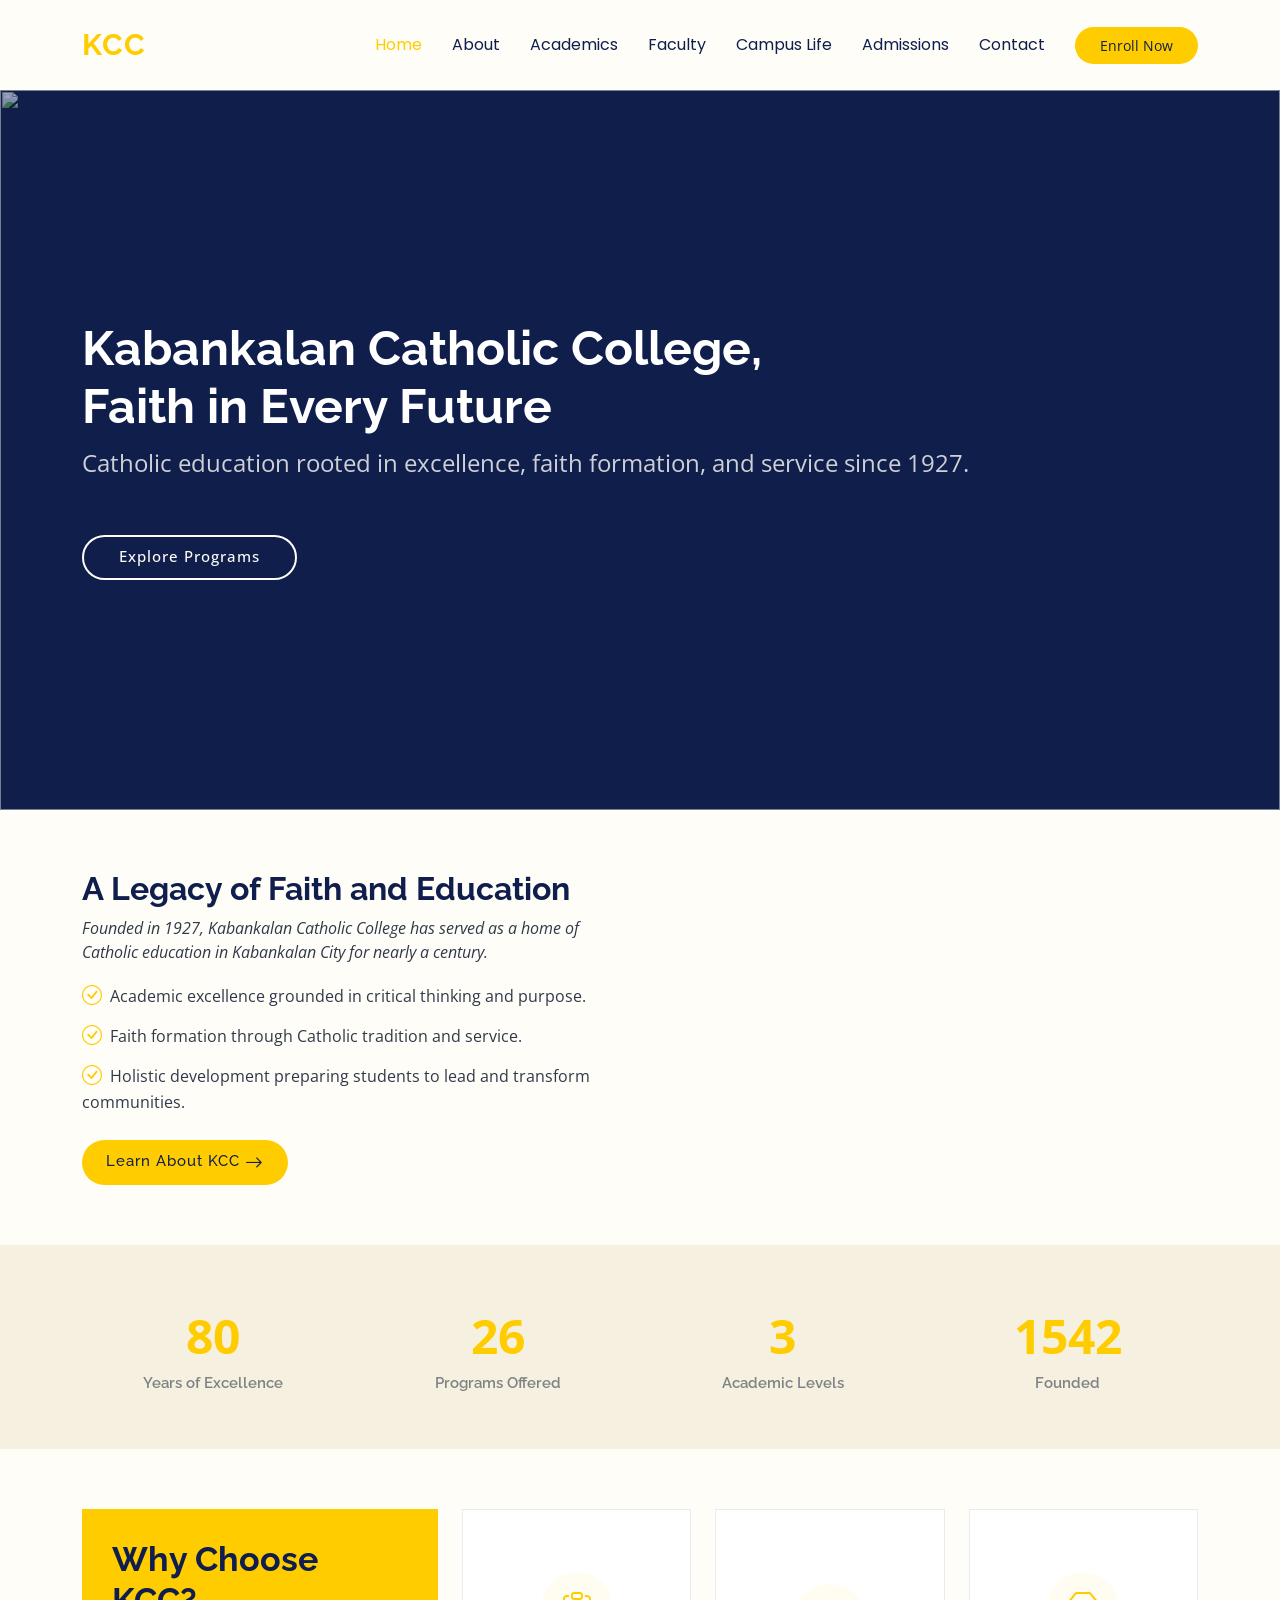
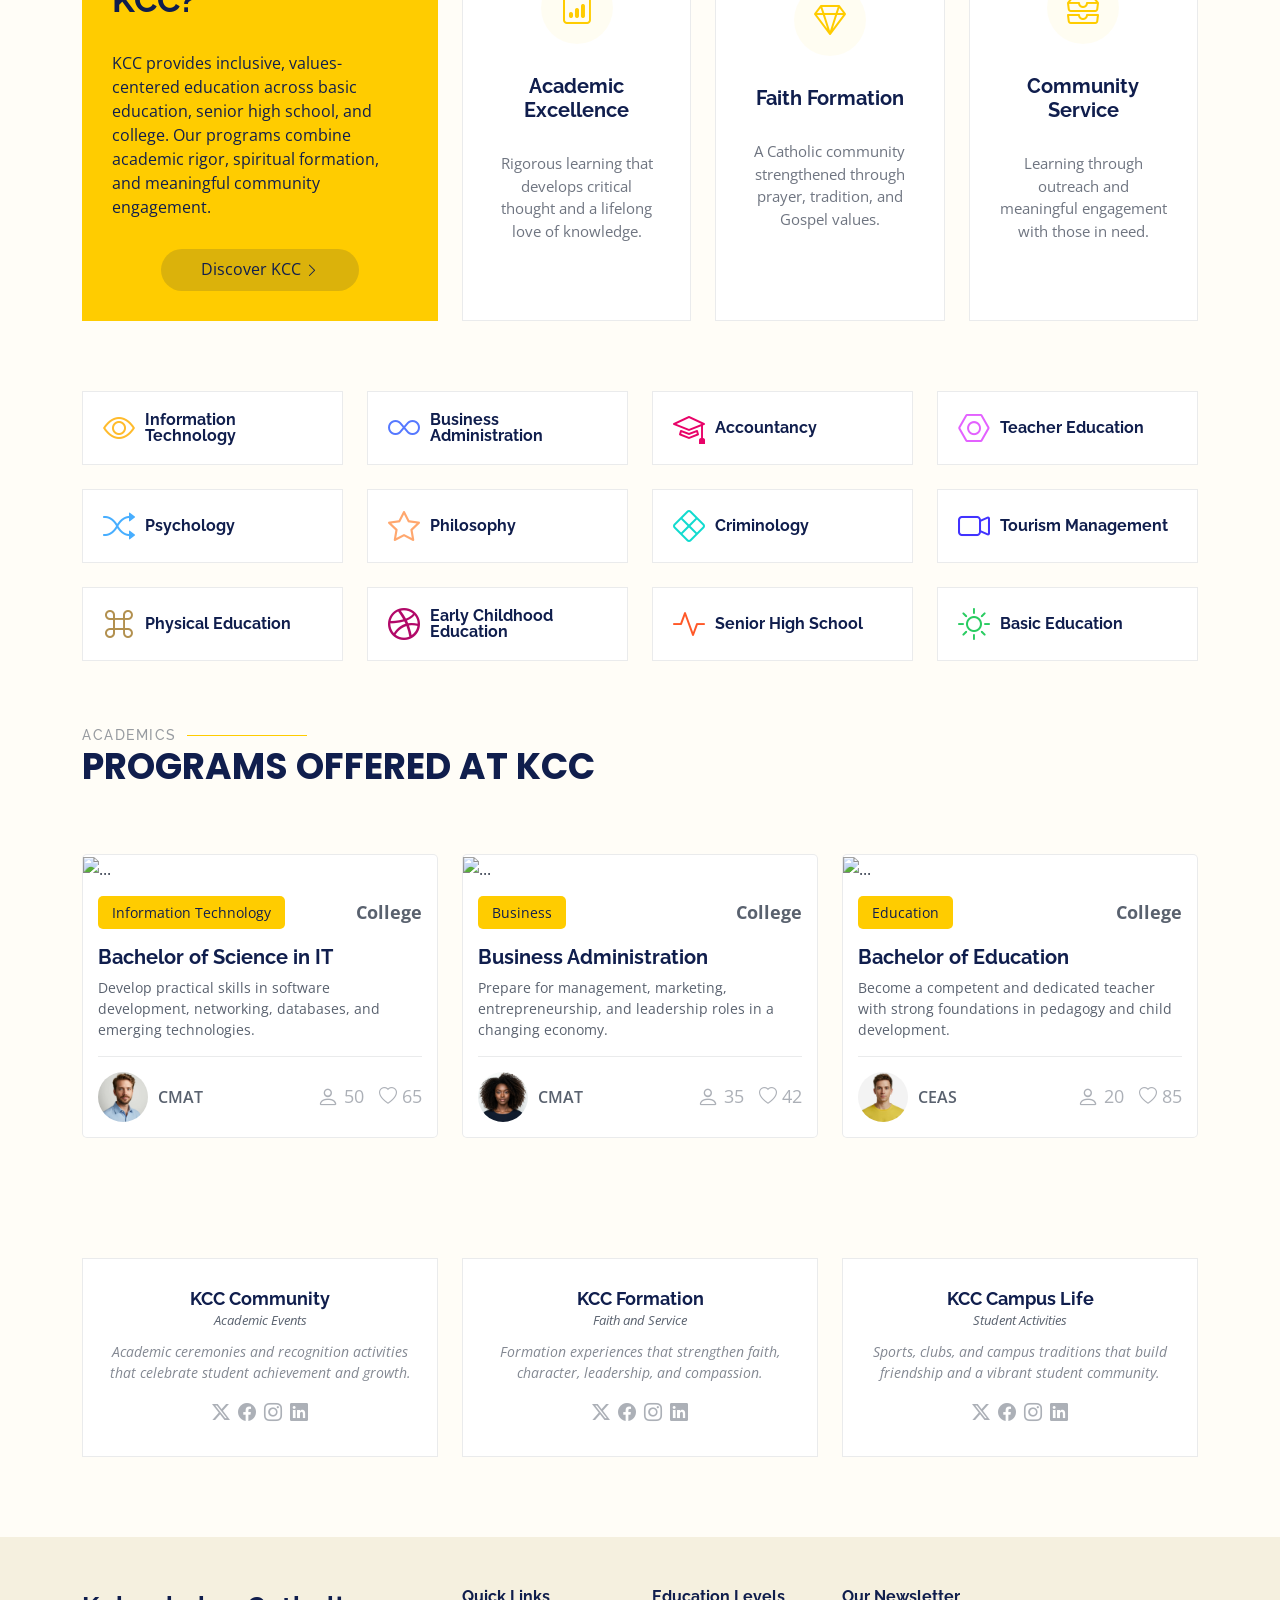
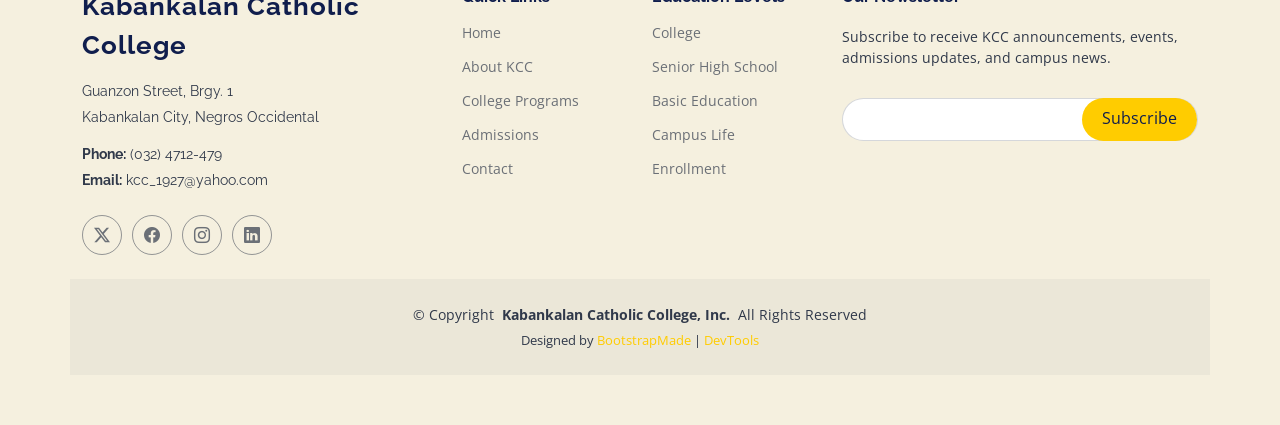
==== commit 88111a8b: "changing the info on index like kcc" ====
--- a/index.html
+++ b/index.html
@@ -4,7 +4,7 @@
 <head>
   <meta charset="utf-8">
   <meta content="width=device-width, initial-scale=1.0" name="viewport">
-  <title>Index - Mentor Bootstrap Template</title>
+  <title>Kabankalan Catholic College, Inc. | Catholic Education</title>
   <meta name="description" content="">
   <meta name="keywords" content="">
 
@@ -44,40 +44,23 @@
       <a href="index.html" class="logo d-flex align-items-center me-auto">
         <!-- Uncomment the line below if you also wish to use an image logo -->
         <!-- <img src="assets/img/logo.webp" alt=""> -->
-        <h1 class="sitename">Mentor</h1>
+        <h1 class="sitename">KCC</h1>
       </a>
 
       <nav id="navmenu" class="navmenu">
         <ul>
           <li><a href="index.html" class="active">Home<br></a></li>
           <li><a href="about.html">About</a></li>
-          <li><a href="courses.html">Courses</a></li>
-          <li><a href="trainers.html">Trainers</a></li>
-          <li><a href="events.html">Events</a></li>
-          <li><a href="pricing.html">Pricing</a></li>
-          <li class="dropdown"><a href="#"><span>Dropdown</span> <i class="bi bi-chevron-down toggle-dropdown"></i></a>
-            <ul>
-              <li><a href="#">Dropdown 1</a></li>
-              <li class="dropdown"><a href="#"><span>Deep Dropdown</span> <i class="bi bi-chevron-down toggle-dropdown"></i></a>
-                <ul>
-                  <li><a href="#">Deep Dropdown 1</a></li>
-                  <li><a href="#">Deep Dropdown 2</a></li>
-                  <li><a href="#">Deep Dropdown 3</a></li>
-                  <li><a href="#">Deep Dropdown 4</a></li>
-                  <li><a href="#">Deep Dropdown 5</a></li>
-                </ul>
-              </li>
-              <li><a href="#">Dropdown 2</a></li>
-              <li><a href="#">Dropdown 3</a></li>
-              <li><a href="#">Dropdown 4</a></li>
-            </ul>
-          </li>
+          <li><a href="courses.html">Academics</a></li>
+          <li><a href="trainers.html">Faculty</a></li>
+          <li><a href="events.html">Campus Life</a></li>
+          <li><a href="pricing.html">Admissions</a></li>
           <li><a href="contact.html">Contact</a></li>
         </ul>
         <i class="mobile-nav-toggle d-xl-none bi bi-list"></i>
       </nav>
 
-      <a class="btn-getstarted" href="courses.html">Get Started</a>
+      <a class="btn-getstarted" href="pricing.html">Enroll Now</a>
 
     </div>
   </header>
@@ -90,10 +73,10 @@
       <img src="assets/img/hero-bg.jpg" alt="" data-aos="fade-in">
 
       <div class="container">
-        <h2 data-aos="fade-up" data-aos-delay="100">Learning Today,<br>Leading Tomorrow</h2>
-        <p data-aos="fade-up" data-aos-delay="200">We are team of talented designers making websites with Bootstrap</p>
+        <h2 data-aos="fade-up" data-aos-delay="100">Kabankalan Catholic College,<br>Faith in Every Future</h2>
+        <p data-aos="fade-up" data-aos-delay="200">Catholic education rooted in excellence, faith formation, and service since 1927.</p>
         <div class="d-flex mt-4" data-aos="fade-up" data-aos-delay="300">
-          <a href="courses.html" class="btn-get-started">Get Started</a>
+          <a href="courses.html" class="btn-get-started">Explore Programs</a>
         </div>
       </div>
 
@@ -111,17 +94,16 @@
           </div>
 
           <div class="col-lg-6 order-2 order-lg-1 content" data-aos="fade-up" data-aos-delay="200">
-            <h3>Voluptatem dignissimos provident quasi corporis</h3>
+            <h3>A Legacy of Faith and Education</h3>
             <p class="fst-italic">
-              Lorem ipsum dolor sit amet, consectetur adipiscing elit, sed do eiusmod tempor incididunt ut labore et dolore
-              magna aliqua.
+              Founded in 1927, Kabankalan Catholic College has served as a home of Catholic education in Kabankalan City for nearly a century.
             </p>
             <ul>
-              <li><i class="bi bi-check-circle"></i> <span>Ullamco laboris nisi ut aliquip ex ea commodo consequat.</span></li>
-              <li><i class="bi bi-check-circle"></i> <span>Duis aute irure dolor in reprehenderit in voluptate velit.</span></li>
-              <li><i class="bi bi-check-circle"></i> <span>Ullamco laboris nisi ut aliquip ex ea commodo consequat. Duis aute irure dolor in reprehenderit in voluptate trideta storacalaperda mastiro dolore eu fugiat nulla pariatur.</span></li>
+              <li><i class="bi bi-check-circle"></i> <span>Academic excellence grounded in critical thinking and purpose.</span></li>
+              <li><i class="bi bi-check-circle"></i> <span>Faith formation through Catholic tradition and service.</span></li>
+              <li><i class="bi bi-check-circle"></i> <span>Holistic development preparing students to lead and transform communities.</span></li>
             </ul>
-            <a href="#" class="read-more"><span>Read More</span><i class="bi bi-arrow-right"></i></a>
+            <a href="about.html" class="read-more"><span>Learn About KCC</span><i class="bi bi-arrow-right"></i></a>
           </div>
 
         </div>
@@ -139,29 +121,29 @@
 
           <div class="col-lg-3 col-md-6">
             <div class="stats-item text-center w-100 h-100">
-              <span data-purecounter-start="0" data-purecounter-end="1232" data-purecounter-duration="1" class="purecounter"></span>
-              <p>Students</p>
+              <span data-purecounter-start="0" data-purecounter-end="99" data-purecounter-duration="1" class="purecounter"></span>
+              <p>Years of Excellence</p>
             </div>
           </div><!-- End Stats Item -->
 
           <div class="col-lg-3 col-md-6">
             <div class="stats-item text-center w-100 h-100">
-              <span data-purecounter-start="0" data-purecounter-end="64" data-purecounter-duration="1" class="purecounter"></span>
-              <p>Courses</p>
+              <span data-purecounter-start="0" data-purecounter-end="32" data-purecounter-duration="1" class="purecounter"></span>
+              <p>Programs Offered</p>
             </div>
           </div><!-- End Stats Item -->
 
           <div class="col-lg-3 col-md-6">
             <div class="stats-item text-center w-100 h-100">
-              <span data-purecounter-start="0" data-purecounter-end="42" data-purecounter-duration="1" class="purecounter"></span>
-              <p>Events</p>
+              <span data-purecounter-start="0" data-purecounter-end="4" data-purecounter-duration="1" class="purecounter"></span>
+              <p>Academic Levels</p>
             </div>
           </div><!-- End Stats Item -->
 
           <div class="col-lg-3 col-md-6">
             <div class="stats-item text-center w-100 h-100">
-              <span data-purecounter-start="0" data-purecounter-end="24" data-purecounter-duration="1" class="purecounter"></span>
-              <p>Trainers</p>
+              <span data-purecounter-start="0" data-purecounter-end="1927" data-purecounter-duration="1" class="purecounter"></span>
+              <p>Founded</p>
             </div>
           </div><!-- End Stats Item -->
 
@@ -180,13 +162,12 @@
 
           <div class="col-lg-4" data-aos="fade-up" data-aos-delay="100">
             <div class="why-box">
-              <h3>Why Choose Our Products?</h3>
+              <h3>Why Choose KCC?</h3>
               <p>
-                Lorem ipsum dolor sit amet, consectetur adipiscing elit, sed do eiusmod tempor incididunt ut labore et dolore magna aliqua. Duis aute irure dolor in reprehenderit
-                Asperiores dolores sed et. Tenetur quia eos. Autem tempore quibusdam vel necessitatibus optio ad corporis.
+                KCC provides inclusive, values-centered education across basic education, senior high school, and college. Our programs combine academic rigor, spiritual formation, and meaningful community engagement.
               </p>
               <div class="text-center">
-                <a href="#" class="more-btn"><span>Learn More</span> <i class="bi bi-chevron-right"></i></a>
+                <a href="about.html" class="more-btn"><span>Discover KCC</span> <i class="bi bi-chevron-right"></i></a>
               </div>
             </div>
           </div><!-- End Why Box -->
@@ -197,24 +178,24 @@
               <div class="col-xl-4">
                 <div class="icon-box d-flex flex-column justify-content-center align-items-center">
                   <i class="bi bi-clipboard-data"></i>
-                  <h4>Corporis voluptates officia eiusmod</h4>
-                  <p>Consequuntur sunt aut quasi enim aliquam quae harum pariatur laboris nisi ut aliquip</p>
+                  <h4>Academic Excellence</h4>
+                  <p>Rigorous learning that develops critical thought and a lifelong love of knowledge.</p>
                 </div>
               </div><!-- End Icon Box -->
 
               <div class="col-xl-4" data-aos="fade-up" data-aos-delay="300">
                 <div class="icon-box d-flex flex-column justify-content-center align-items-center">
                   <i class="bi bi-gem"></i>
-                  <h4>Ullamco laboris ladore pan</h4>
-                  <p>Excepteur sint occaecat cupidatat non proident, sunt in culpa qui officia deserunt</p>
+                  <h4>Faith Formation</h4>
+                  <p>A Catholic community strengthened through prayer, tradition, and Gospel values.</p>
                 </div>
               </div><!-- End Icon Box -->
 
               <div class="col-xl-4" data-aos="fade-up" data-aos-delay="400">
                 <div class="icon-box d-flex flex-column justify-content-center align-items-center">
                   <i class="bi bi-inboxes"></i>
-                  <h4>Labore consequatur incidid dolore</h4>
-                  <p>Aut suscipit aut cum nemo deleniti aut omnis. Doloribus ut maiores omnis facere</p>
+                  <h4>Community Service</h4>
+                  <p>Learning through outreach and meaningful engagement with those in need.</p>
                 </div>
               </div><!-- End Icon Box -->
 
@@ -237,84 +218,84 @@
           <div class="col-lg-3 col-md-4" data-aos="fade-up" data-aos-delay="100">
             <div class="features-item">
               <i class="bi bi-eye" style="color: #ffbb2c;"></i>
-              <h3><a href="" class="stretched-link">Lorem Ipsum</a></h3>
+              <h3><a href="courses.html" class="stretched-link">Information Technology</a></h3>
             </div>
           </div><!-- End Feature Item -->
 
           <div class="col-lg-3 col-md-4" data-aos="fade-up" data-aos-delay="200">
             <div class="features-item">
               <i class="bi bi-infinity" style="color: #5578ff;"></i>
-              <h3><a href="" class="stretched-link">Dolor Sitema</a></h3>
+              <h3><a href="courses.html" class="stretched-link">Business Administration</a></h3>
             </div>
           </div><!-- End Feature Item -->
 
           <div class="col-lg-3 col-md-4" data-aos="fade-up" data-aos-delay="300">
             <div class="features-item">
               <i class="bi bi-mortarboard" style="color: #e80368;"></i>
-              <h3><a href="" class="stretched-link">Sed perspiciatis</a></h3>
+              <h3><a href="courses.html" class="stretched-link">Accountancy</a></h3>
             </div>
           </div><!-- End Feature Item -->
 
           <div class="col-lg-3 col-md-4" data-aos="fade-up" data-aos-delay="400">
             <div class="features-item">
               <i class="bi bi-nut" style="color: #e361ff;"></i>
-              <h3><a href="" class="stretched-link">Magni Dolores</a></h3>
+              <h3><a href="courses.html" class="stretched-link">Teacher Education</a></h3>
             </div>
           </div><!-- End Feature Item -->
 
           <div class="col-lg-3 col-md-4" data-aos="fade-up" data-aos-delay="500">
             <div class="features-item">
               <i class="bi bi-shuffle" style="color: #47aeff;"></i>
-              <h3><a href="" class="stretched-link">Nemo Enim</a></h3>
+              <h3><a href="courses.html" class="stretched-link">Psychology</a></h3>
             </div>
           </div><!-- End Feature Item -->
 
           <div class="col-lg-3 col-md-4" data-aos="fade-up" data-aos-delay="600">
             <div class="features-item">
               <i class="bi bi-star" style="color: #ffa76e;"></i>
-              <h3><a href="" class="stretched-link">Eiusmod Tempor</a></h3>
+              <h3><a href="courses.html" class="stretched-link">Philosophy</a></h3>
             </div>
           </div><!-- End Feature Item -->
 
           <div class="col-lg-3 col-md-4" data-aos="fade-up" data-aos-delay="700">
             <div class="features-item">
               <i class="bi bi-x-diamond" style="color: #11dbcf;"></i>
-              <h3><a href="" class="stretched-link">Midela Teren</a></h3>
+              <h3><a href="courses.html" class="stretched-link">Criminology</a></h3>
             </div>
           </div><!-- End Feature Item -->
 
           <div class="col-lg-3 col-md-4" data-aos="fade-up" data-aos-delay="800">
             <div class="features-item">
               <i class="bi bi-camera-video" style="color: #4233ff;"></i>
-              <h3><a href="" class="stretched-link">Pira Neve</a></h3>
+              <h3><a href="courses.html" class="stretched-link">Tourism Management</a></h3>
             </div>
           </div><!-- End Feature Item -->
 
           <div class="col-lg-3 col-md-4" data-aos="fade-up" data-aos-delay="900">
             <div class="features-item">
               <i class="bi bi-command" style="color: #b2904f;"></i>
-              <h3><a href="" class="stretched-link">Dirada Pack</a></h3>
+              <h3><a href="courses.html" class="stretched-link">Physical Education</a></h3>
             </div>
           </div><!-- End Feature Item -->
 
           <div class="col-lg-3 col-md-4" data-aos="fade-up" data-aos-delay="1000">
             <div class="features-item">
               <i class="bi bi-dribbble" style="color: #b20969;"></i>
-              <h3><a href="" class="stretched-link">Moton Ideal</a></h3>
+              <h3><a href="courses.html" class="stretched-link">Early Childhood Education</a></h3>
             </div>
           </div><!-- End Feature Item -->
 
           <div class="col-lg-3 col-md-4" data-aos="fade-up" data-aos-delay="1100">
             <div class="features-item">
               <i class="bi bi-activity" style="color: #ff5828;"></i>
-              <h3><a href="" class="stretched-link">Verdo Park</a></h3>
+              <h3><a href="courses.html" class="stretched-link">Senior High School</a></h3>
             </div>
           </div><!-- End Feature Item -->
 
           <div class="col-lg-3 col-md-4" data-aos="fade-up" data-aos-delay="1200">
             <div class="features-item">
               <i class="bi bi-brightness-high" style="color: #29cc61;"></i>
-              <h3><a href="" class="stretched-link">Flavor Nivelanda</a></h3>
+              <h3><a href="courses.html" class="stretched-link">Basic Education</a></h3>
             </div>
           </div><!-- End Feature Item -->
 
@@ -329,8 +310,8 @@
 
       <!-- Section Title -->
       <div class="container section-title" data-aos="fade-up">
-        <h2>Courses</h2>
-        <p>Popular Courses</p>
+        <h2>Academics</h2>
+        <p>Programs Offered at KCC</p>
       </div><!-- End Section Title -->
 
       <div class="container">
@@ -342,16 +323,16 @@
               <img src="assets/img/course/course-1.webp" class="img-fluid" alt="...">
               <div class="course-content">
                 <div class="d-flex justify-content-between align-items-center mb-3">
-                  <p class="category">Web Development</p>
-                  <p class="price">$169</p>
-                </div>
-
-                <h3><a href="course-details.html">Website Design</a></h3>
-                <p class="description">Et architecto provident deleniti facere repellat nobis iste. Id facere quia quae dolores dolorem tempore.</p>
+                  <p class="category">Information Technology</p>
+                  <p class="price">College</p>
+                </div>
+
+                <h3><a href="course-details.html">Bachelor of Science in IT</a></h3>
+                <p class="description">Develop practical skills in software development, networking, databases, and emerging technologies.</p>
                 <div class="trainer d-flex justify-content-between align-items-center">
                   <div class="trainer-profile d-flex align-items-center">
                     <img src="assets/img/person/person-m-7.webp" class="img-fluid" alt="">
-                    <a href="" class="trainer-link">Antonio</a>
+                    <a href="course-details.html" class="trainer-link">CMAT</a>
                   </div>
                   <div class="trainer-rank d-flex align-items-center">
                     <i class="bi bi-person user-icon"></i>&nbsp;50
@@ -368,16 +349,16 @@
               <img src="assets/img/course/course-2.webp" class="img-fluid" alt="...">
               <div class="course-content">
                 <div class="d-flex justify-content-between align-items-center mb-3">
-                  <p class="category">Marketing</p>
-                  <p class="price">$250</p>
-                </div>
-
-                <h3><a href="course-details.html">Search Engine Optimization</a></h3>
-                <p class="description">Et architecto provident deleniti facere repellat nobis iste. Id facere quia quae dolores dolorem tempore.</p>
+                  <p class="category">Business</p>
+                  <p class="price">College</p>
+                </div>
+
+                <h3><a href="course-details.html">Business Administration</a></h3>
+                <p class="description">Prepare for management, marketing, entrepreneurship, and leadership roles in a changing economy.</p>
                 <div class="trainer d-flex justify-content-between align-items-center">
                   <div class="trainer-profile d-flex align-items-center">
                     <img src="assets/img/person/person-f-14.webp" class="img-fluid" alt="">
-                    <a href="" class="trainer-link">Lana</a>
+                    <a href="course-details.html" class="trainer-link">CMAT</a>
                   </div>
                   <div class="trainer-rank d-flex align-items-center">
                     <i class="bi bi-person user-icon"></i>&nbsp;35
@@ -394,16 +375,16 @@
               <img src="assets/img/course/course-3.webp" class="img-fluid" alt="...">
               <div class="course-content">
                 <div class="d-flex justify-content-between align-items-center mb-3">
-                  <p class="category">Content</p>
-                  <p class="price">$180</p>
-                </div>
-
-                <h3><a href="course-details.html">Copywriting</a></h3>
-                <p class="description">Et architecto provident deleniti facere repellat nobis iste. Id facere quia quae dolores dolorem tempore.</p>
+                  <p class="category">Education</p>
+                  <p class="price">College</p>
+                </div>
+
+                <h3><a href="course-details.html">Bachelor of Education</a></h3>
+                <p class="description">Become a competent and dedicated teacher with strong foundations in pedagogy and child development.</p>
                 <div class="trainer d-flex justify-content-between align-items-center">
                   <div class="trainer-profile d-flex align-items-center">
                     <img src="assets/img/person/person-m-12.webp" class="img-fluid" alt="">
-                    <a href="" class="trainer-link">Brandon</a>
+                    <a href="course-details.html" class="trainer-link">CEAS</a>
                   </div>
                   <div class="trainer-rank d-flex align-items-center">
                     <i class="bi bi-person user-icon"></i>&nbsp;20
@@ -432,10 +413,10 @@
             <div class="member">
               <img src="assets/img/trainers/trainer-1.jpg" class="img-fluid" alt="">
               <div class="member-content">
-                <h4>Walter White</h4>
-                <span>Web Development</span>
+                <h4>KCC Community</h4>
+                <span>Academic Events</span>
                 <p>
-                  Magni qui quod omnis unde et eos fuga et exercitationem. Odio veritatis perspiciatis quaerat qui aut aut aut
+                  Academic ceremonies and recognition activities that celebrate student achievement and growth.
                 </p>
                 <div class="social">
                   <a href=""><i class="bi bi-twitter-x"></i></a>
@@ -451,10 +432,10 @@
             <div class="member">
               <img src="assets/img/trainers/trainer-2.jpg" class="img-fluid" alt="">
               <div class="member-content">
-                <h4>Sarah Jhinson</h4>
-                <span>Marketing</span>
+                <h4>KCC Formation</h4>
+                <span>Faith and Service</span>
                 <p>
-                  Repellat fugiat adipisci nemo illum nesciunt voluptas repellendus. In architecto rerum rerum temporibus
+                  Formation experiences that strengthen faith, character, leadership, and compassion.
                 </p>
                 <div class="social">
                   <a href=""><i class="bi bi-twitter-x"></i></a>
@@ -470,10 +451,10 @@
             <div class="member">
               <img src="assets/img/trainers/trainer-3.jpg" class="img-fluid" alt="">
               <div class="member-content">
-                <h4>William Anderson</h4>
-                <span>Content</span>
+                <h4>KCC Campus Life</h4>
+                <span>Student Activities</span>
                 <p>
-                  Voluptas necessitatibus occaecati quia. Earum totam consequuntur qui porro et laborum toro des clara
+                  Sports, clubs, and campus traditions that build friendship and a vibrant student community.
                 </p>
                 <div class="social">
                   <a href=""><i class="bi bi-twitter-x"></i></a>
@@ -499,13 +480,13 @@
       <div class="row gy-4">
         <div class="col-lg-4 col-md-6 footer-about">
           <a href="index.html" class="logo d-flex align-items-center">
-            <span class="sitename">Mentor</span>
+            <span class="sitename">Kabankalan Catholic College</span>
           </a>
           <div class="footer-contact pt-3">
-            <p>A108 Adam Street</p>
-            <p>New York, NY 535022</p>
-            <p class="mt-3"><strong>Phone:</strong> <span>+1 5589 55488 55</span></p>
-            <p><strong>Email:</strong> <span>info@example.com</span></p>
+            <p>Guanzon Street, Brgy. 1</p>
+            <p>Kabankalan City, Negros Occidental</p>
+            <p class="mt-3"><strong>Phone:</strong> <span>(032) 4712-479</span></p>
+            <p><strong>Email:</strong> <span>kcc_1927@yahoo.com</span></p>
           </div>
           <div class="social-links d-flex mt-4">
             <a href=""><i class="bi bi-twitter-x"></i></a>
@@ -516,30 +497,30 @@
         </div>
 
         <div class="col-lg-2 col-md-3 footer-links">
-          <h4>Useful Links</h4>
+          <h4>Quick Links</h4>
           <ul>
-            <li><a href="#">Home</a></li>
-            <li><a href="#">About us</a></li>
-            <li><a href="#">Services</a></li>
-            <li><a href="#">Terms of service</a></li>
-            <li><a href="#">Privacy policy</a></li>
+            <li><a href="index.html">Home</a></li>
+            <li><a href="about.html">About KCC</a></li>
+            <li><a href="courses.html">College Programs</a></li>
+            <li><a href="pricing.html">Admissions</a></li>
+            <li><a href="contact.html">Contact</a></li>
           </ul>
         </div>
 
         <div class="col-lg-2 col-md-3 footer-links">
-          <h4>Our Services</h4>
+          <h4>Education Levels</h4>
           <ul>
-            <li><a href="#">Web Design</a></li>
-            <li><a href="#">Web Development</a></li>
-            <li><a href="#">Product Management</a></li>
-            <li><a href="#">Marketing</a></li>
-            <li><a href="#">Graphic Design</a></li>
+            <li><a href="courses.html">College</a></li>
+            <li><a href="courses.html">Senior High School</a></li>
+            <li><a href="courses.html">Basic Education</a></li>
+            <li><a href="events.html">Campus Life</a></li>
+            <li><a href="pricing.html">Enrollment</a></li>
           </ul>
         </div>
 
         <div class="col-lg-4 col-md-12 footer-newsletter">
           <h4>Our Newsletter</h4>
-          <p>Subscribe to our newsletter and receive the latest news about our products and services!</p>
+          <p>Subscribe to receive KCC announcements, events, admissions updates, and campus news.</p>
           <form action="#" method="post" class="email-form">
             <div class="newsletter-form"><input type="email" name="email"><input type="submit" value="Subscribe"></div>
             <div class="loading">Loading</div>
@@ -552,7 +533,7 @@
     </div>
 
     <div class="container copyright text-center mt-4">
-      <p>© <span>Copyright</span> <strong class="px-1 sitename">Mentor</strong> <span>All Rights Reserved</span></p>
+      <p>© <span>Copyright</span> <strong class="px-1 sitename">Kabankalan Catholic College, Inc.</strong> <span>All Rights Reserved</span></p>
       <div class="credits">
         <!-- All the links in the footer should remain intact. -->
         <!-- You can delete the links only if you've purchased the pro version. -->
--- a/assets/css/main.css
+++ b/assets/css/main.css
@@ -18,38 +18,49 @@
 }
 
 /* Global Colors - The following color variables are used throughout the website. Updating them here will change the color scheme of the entire website */
-:root { 
-  --background-color: #ffffff; /* Background color for the entire website, including individual sections */
-  --default-color: #444444; /* Default color used for the majority of the text content across the entire website */
-  --heading-color: #37423b; /* Color for headings, subheadings and title throughout the website */
-  --accent-color: #5fcf80; /* Accent color that represents your brand on the website. It's used for buttons, links, and other elements that need to stand out */
-  --surface-color: #ffffff; /* The surface color is used as a background of boxed elements within sections, such as cards, icon boxes, or other elements that require a visual separation from the global background. */
-  --contrast-color: #ffffff; /* Contrast color for text, ensuring readability against backgrounds of accent, heading, or default colors. */
+:root {
+  --kcc-navy: #101e4d;
+  --kcc-royal: #173b70;
+  --kcc-blue: #1f4e79;
+  --kcc-gold: #c9a84b;
+  --kcc-yellow: #ffcc00;
+  --kcc-ivory: #fffdf7;
+  --kcc-cream: #f5f0df;
+  --kcc-slate: #30394a;
+  --kcc-charcoal: #1d2433;
+  --kcc-white: #ffffff;
+
+  --background-color: var(--kcc-ivory); /* Warm ivory page background */
+  --default-color: var(--kcc-slate); /* Slate body text */
+  --heading-color: var(--kcc-navy); /* Deep navy headings */
+  --accent-color: var(--kcc-yellow); /* Bright yellow accent */
+  --surface-color: var(--kcc-white); /* White cards and boxed surfaces */
+  --contrast-color: var(--kcc-navy); /* Navy text on yellow surfaces */
 }
 
 /* Nav Menu Colors - The following color variables are used specifically for the navigation menu. They are separate from the global colors to allow for more customization options */
 :root {
-  --nav-color: #272828;  /* The default color of the main navmenu links */
-  --nav-hover-color: #5fcf80; /* Applied to main navmenu links when they are hovered over or active */
-  --nav-mobile-background-color: #ffffff; /* Used as the background color for mobile navigation menu */
-  --nav-dropdown-background-color: #ffffff; /* Used as the background color for dropdown items that appear when hovering over primary navigation items */
-  --nav-dropdown-color: #272828; /* Used for navigation links of the dropdown items in the navigation menu. */
-  --nav-dropdown-hover-color: #5fcf80; /* Similar to --nav-hover-color, this color is applied to dropdown navigation links when they are hovered over. */
+  --nav-color: var(--kcc-navy);  /* Navy navigation links */
+  --nav-hover-color: var(--kcc-yellow); /* Bright yellow hover and active state */
+  --nav-mobile-background-color: var(--kcc-ivory); /* Warm ivory mobile menu */
+  --nav-dropdown-background-color: var(--kcc-ivory); /* Warm ivory dropdowns */
+  --nav-dropdown-color: var(--kcc-navy); /* Navy dropdown links */
+  --nav-dropdown-hover-color: var(--kcc-yellow); /* Bright yellow dropdown hover state */
 }
 
 /* Color Presets - These classes override global colors when applied to any section or element, providing reuse of the sam color scheme. */
 
 .light-background {
-  --background-color: #f9f9f9;
-  --surface-color: #ffffff;
+  --background-color: var(--kcc-cream);
+  --surface-color: var(--kcc-white);
 }
 
 .dark-background {
-  --background-color: #060606;
-  --default-color: #ffffff;
-  --heading-color: #ffffff;
-  --surface-color: #252525;
-  --contrast-color: #ffffff;
+  --background-color: var(--kcc-navy);
+  --default-color: var(--kcc-ivory);
+  --heading-color: var(--kcc-white);
+  --surface-color: var(--kcc-blue);
+  --contrast-color: var(--kcc-navy);
 }
 
 /* Smooth scroll */
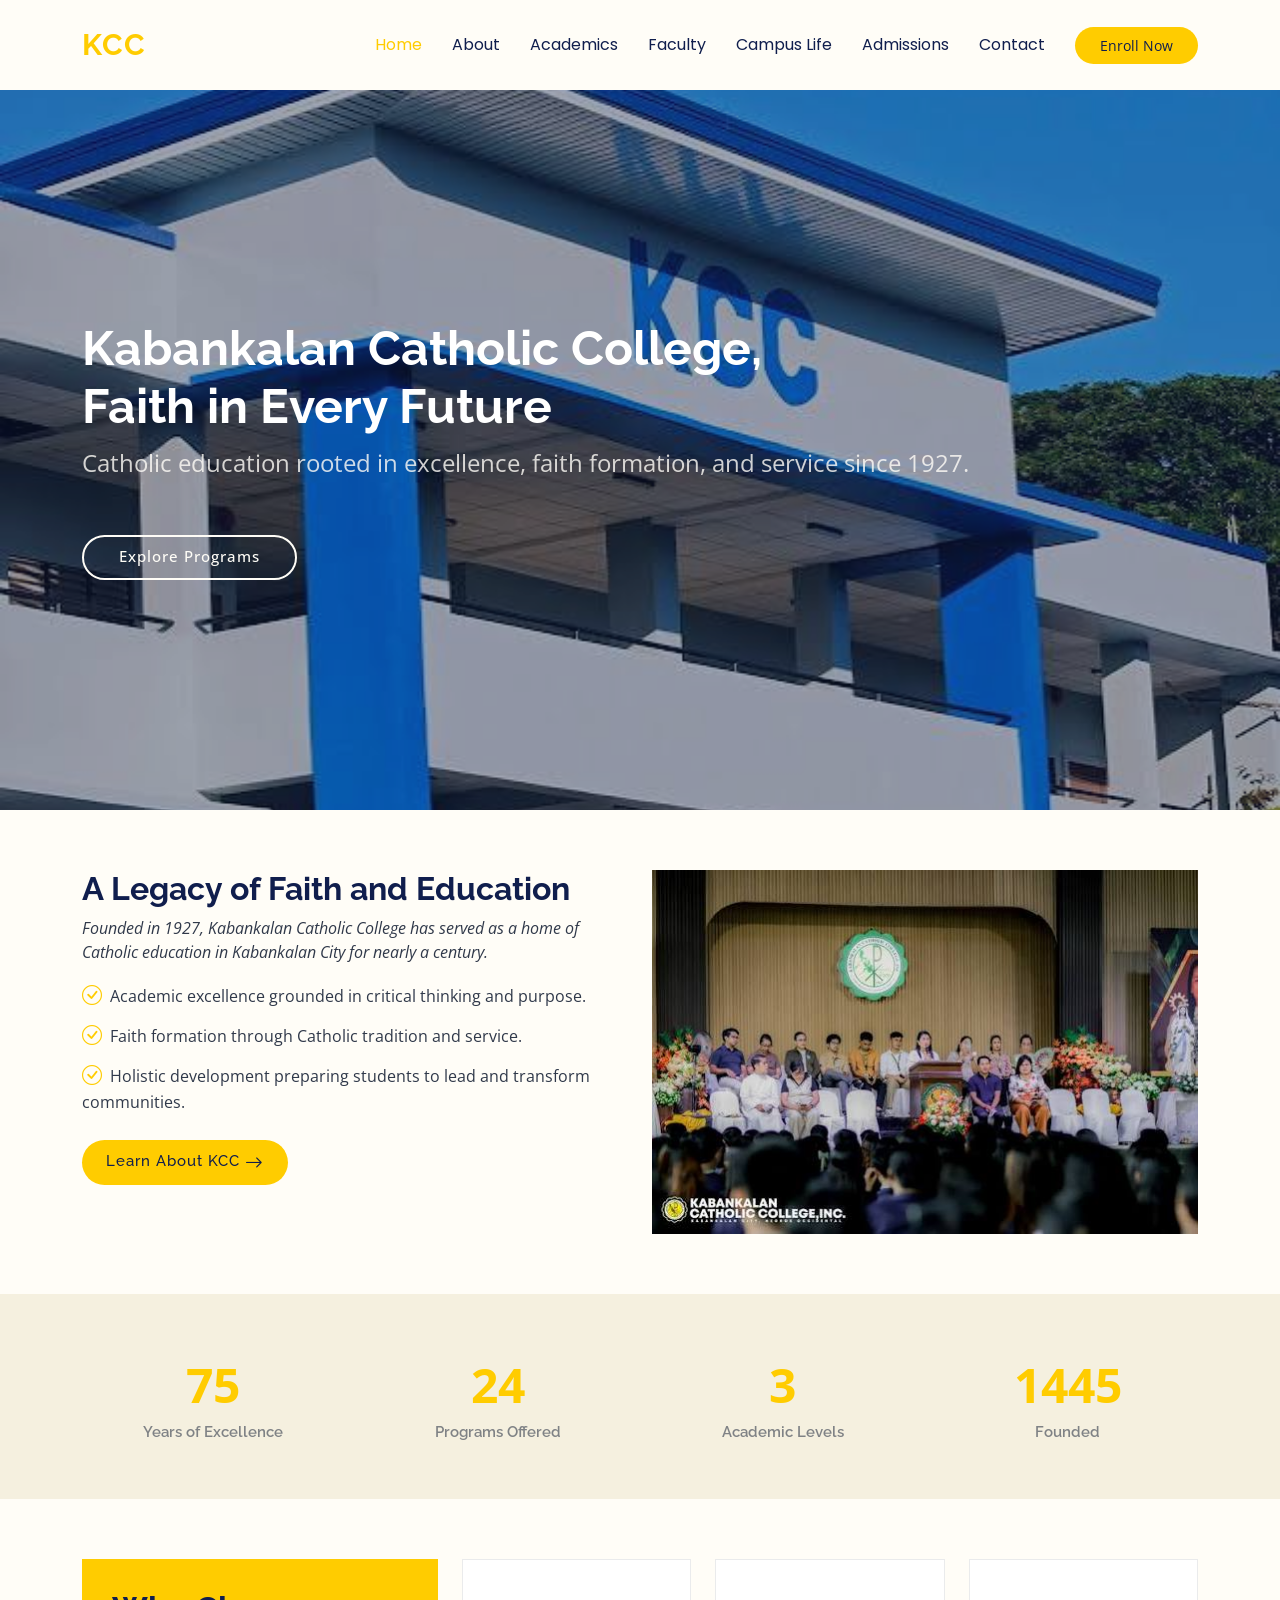
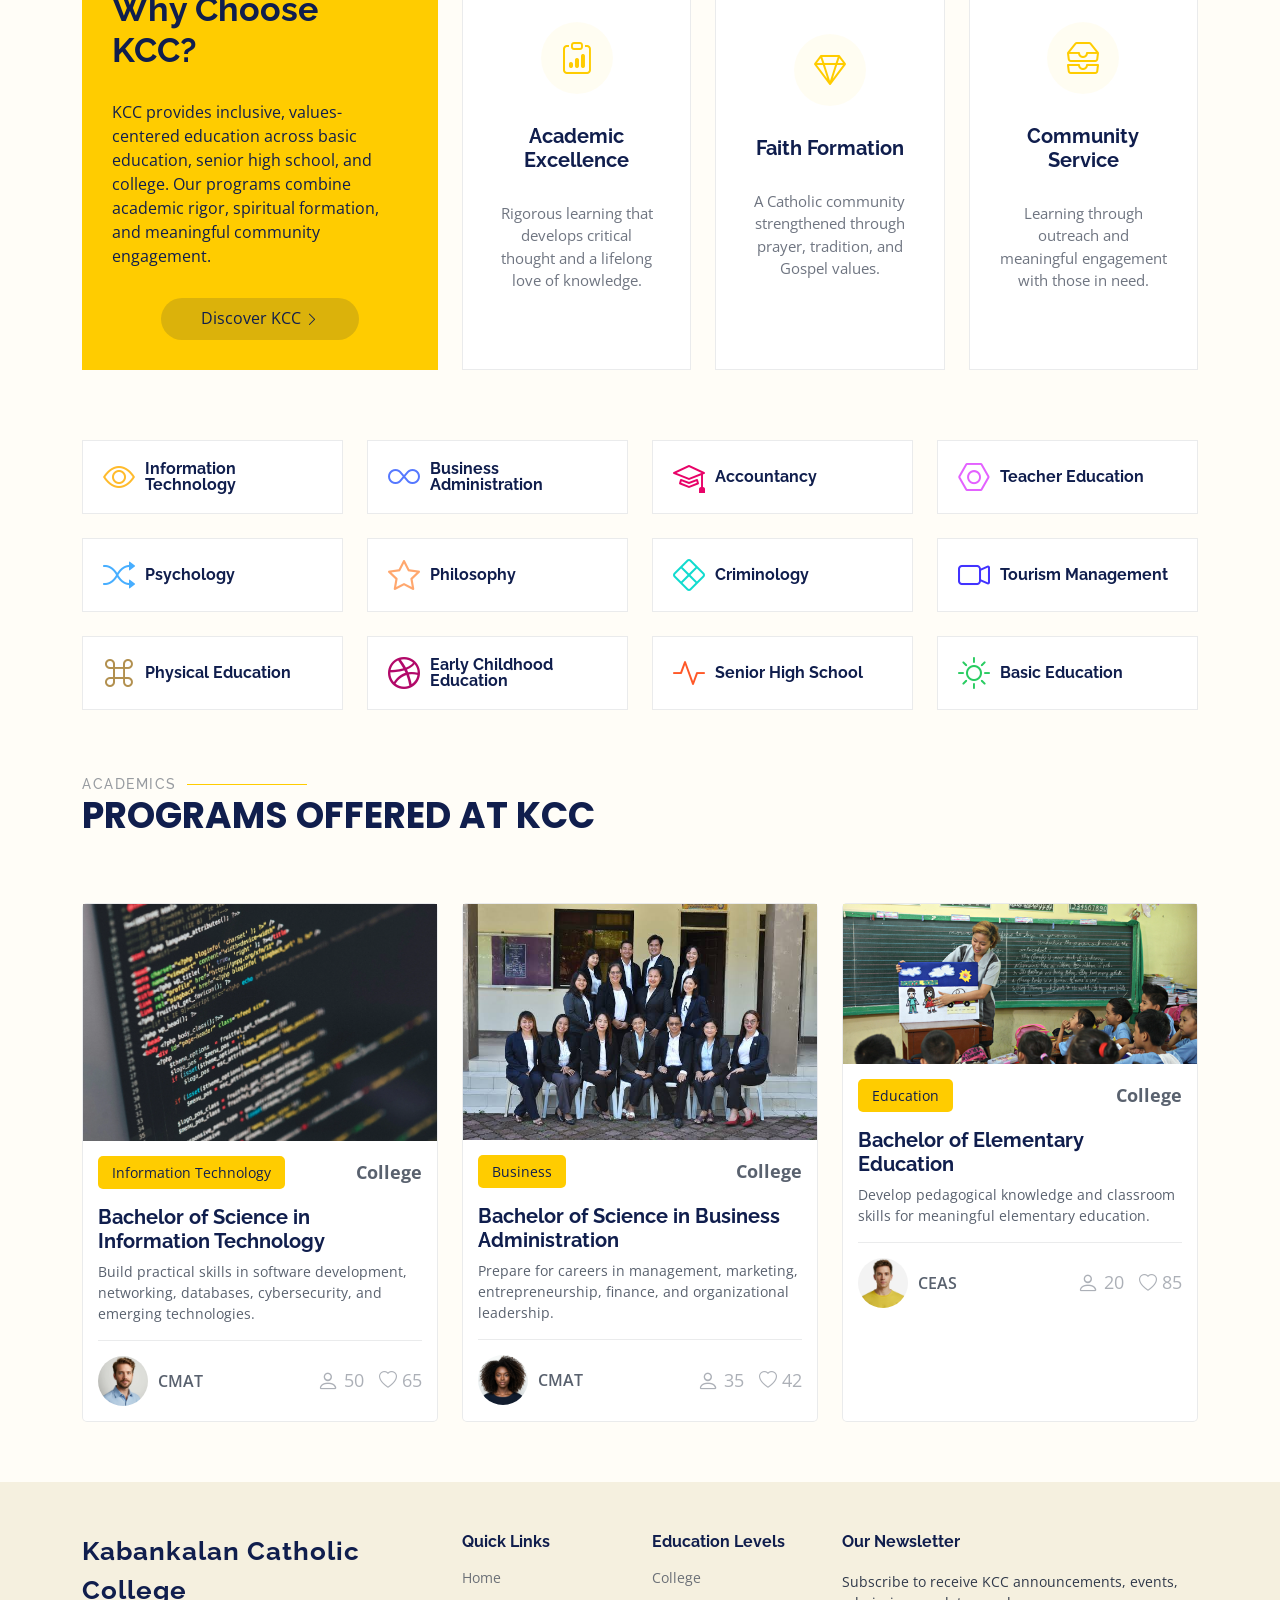
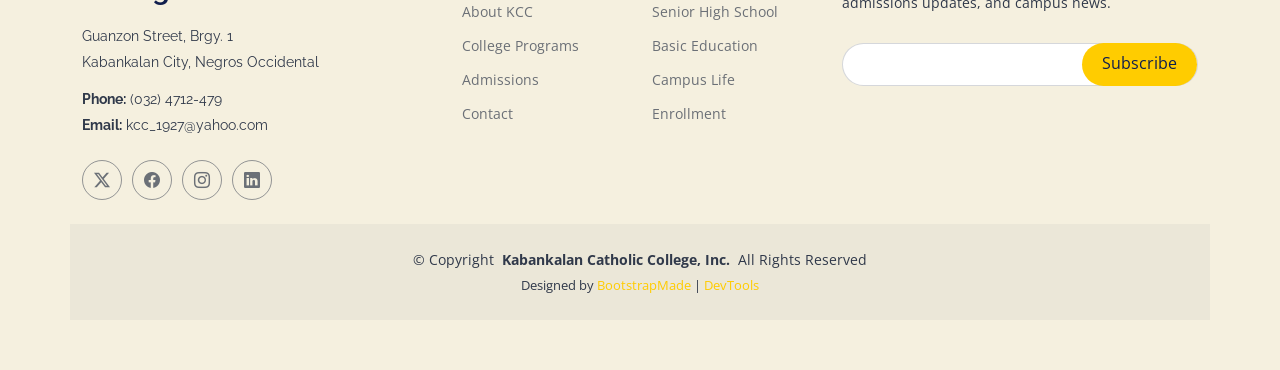
==== commit a5cb7f3b: "changing picture" ====
--- a/index.html
+++ b/index.html
@@ -28,8 +28,8 @@
   <link href="assets/css/main.css" rel="stylesheet">
 
   <!-- =======================================================
-  * Template Name: Mentor
-  * Template URL: https://bootstrapmade.com/mentor-free-education-bootstrap-theme/
+  * KCC website prototype
+  * Kabankalan Catholic College
   * Updated: Jul 07 2025 with Bootstrap v5.3.7
   * Author: BootstrapMade.com
   * License: https://bootstrapmade.com/license/
@@ -90,7 +90,7 @@
         <div class="row gy-4">
 
           <div class="col-lg-6 order-1 order-lg-2" data-aos="fade-up" data-aos-delay="100">
-            <img src="assets/img/about.jpg" class="img-fluid" alt="">
+            <img src="assets/img/course/about.jpg" class="img-fluid" alt="">
           </div>
 
           <div class="col-lg-6 order-2 order-lg-1 content" data-aos="fade-up" data-aos-delay="200">
@@ -327,8 +327,8 @@
                   <p class="price">College</p>
                 </div>
 
-                <h3><a href="course-details.html">Bachelor of Science in IT</a></h3>
-                <p class="description">Develop practical skills in software development, networking, databases, and emerging technologies.</p>
+                <h3><a href="course-details.html">Bachelor of Science in Information Technology</a></h3>
+                <p class="description">Build practical skills in software development, networking, databases, cybersecurity, and emerging technologies.</p>
                 <div class="trainer d-flex justify-content-between align-items-center">
                   <div class="trainer-profile d-flex align-items-center">
                     <img src="assets/img/person/person-m-7.webp" class="img-fluid" alt="">
@@ -353,8 +353,8 @@
                   <p class="price">College</p>
                 </div>
 
-                <h3><a href="course-details.html">Business Administration</a></h3>
-                <p class="description">Prepare for management, marketing, entrepreneurship, and leadership roles in a changing economy.</p>
+                <h3><a href="course-details.html">Bachelor of Science in Business Administration</a></h3>
+                <p class="description">Prepare for careers in management, marketing, entrepreneurship, finance, and organizational leadership.</p>
                 <div class="trainer d-flex justify-content-between align-items-center">
                   <div class="trainer-profile d-flex align-items-center">
                     <img src="assets/img/person/person-f-14.webp" class="img-fluid" alt="">
@@ -379,8 +379,8 @@
                   <p class="price">College</p>
                 </div>
 
-                <h3><a href="course-details.html">Bachelor of Education</a></h3>
-                <p class="description">Become a competent and dedicated teacher with strong foundations in pedagogy and child development.</p>
+                <h3><a href="course-details.html">Bachelor of Elementary Education</a></h3>
+                <p class="description">Develop pedagogical knowledge and classroom skills for meaningful elementary education.</p>
                 <div class="trainer d-flex justify-content-between align-items-center">
                   <div class="trainer-profile d-flex align-items-center">
                     <img src="assets/img/person/person-m-12.webp" class="img-fluid" alt="">
@@ -401,76 +401,6 @@
       </div>
 
     </section><!-- /Courses Section -->
-
-    <!-- Trainers Index Section -->
-    <section id="trainers-index" class="section trainers-index">
-
-      <div class="container">
-
-        <div class="row">
-
-          <div class="col-lg-4 col-md-6 d-flex" data-aos="fade-up" data-aos-delay="100">
-            <div class="member">
-              <img src="assets/img/trainers/trainer-1.jpg" class="img-fluid" alt="">
-              <div class="member-content">
-                <h4>KCC Community</h4>
-                <span>Academic Events</span>
-                <p>
-                  Academic ceremonies and recognition activities that celebrate student achievement and growth.
-                </p>
-                <div class="social">
-                  <a href=""><i class="bi bi-twitter-x"></i></a>
-                  <a href=""><i class="bi bi-facebook"></i></a>
-                  <a href=""><i class="bi bi-instagram"></i></a>
-                  <a href=""><i class="bi bi-linkedin"></i></a>
-                </div>
-              </div>
-            </div>
-          </div><!-- End Team Member -->
-
-          <div class="col-lg-4 col-md-6 d-flex" data-aos="fade-up" data-aos-delay="200">
-            <div class="member">
-              <img src="assets/img/trainers/trainer-2.jpg" class="img-fluid" alt="">
-              <div class="member-content">
-                <h4>KCC Formation</h4>
-                <span>Faith and Service</span>
-                <p>
-                  Formation experiences that strengthen faith, character, leadership, and compassion.
-                </p>
-                <div class="social">
-                  <a href=""><i class="bi bi-twitter-x"></i></a>
-                  <a href=""><i class="bi bi-facebook"></i></a>
-                  <a href=""><i class="bi bi-instagram"></i></a>
-                  <a href=""><i class="bi bi-linkedin"></i></a>
-                </div>
-              </div>
-            </div>
-          </div><!-- End Team Member -->
-
-          <div class="col-lg-4 col-md-6 d-flex" data-aos="fade-up" data-aos-delay="300">
-            <div class="member">
-              <img src="assets/img/trainers/trainer-3.jpg" class="img-fluid" alt="">
-              <div class="member-content">
-                <h4>KCC Campus Life</h4>
-                <span>Student Activities</span>
-                <p>
-                  Sports, clubs, and campus traditions that build friendship and a vibrant student community.
-                </p>
-                <div class="social">
-                  <a href=""><i class="bi bi-twitter-x"></i></a>
-                  <a href=""><i class="bi bi-facebook"></i></a>
-                  <a href=""><i class="bi bi-instagram"></i></a>
-                  <a href=""><i class="bi bi-linkedin"></i></a>
-                </div>
-              </div>
-            </div>
-          </div><!-- End Team Member -->
-
-        </div>
-
-      </div>
-
-    </section><!-- /Trainers Index Section -->
 
   </main>
 
--- a/assets/css/main.css
+++ b/assets/css/main.css
@@ -2253,5 +2253,5 @@
 # Starter Section Section
 --------------------------------------------------------------*/
 .starter-section {
-  /* Add your styles here */
+  padding: 40px 0;
 }
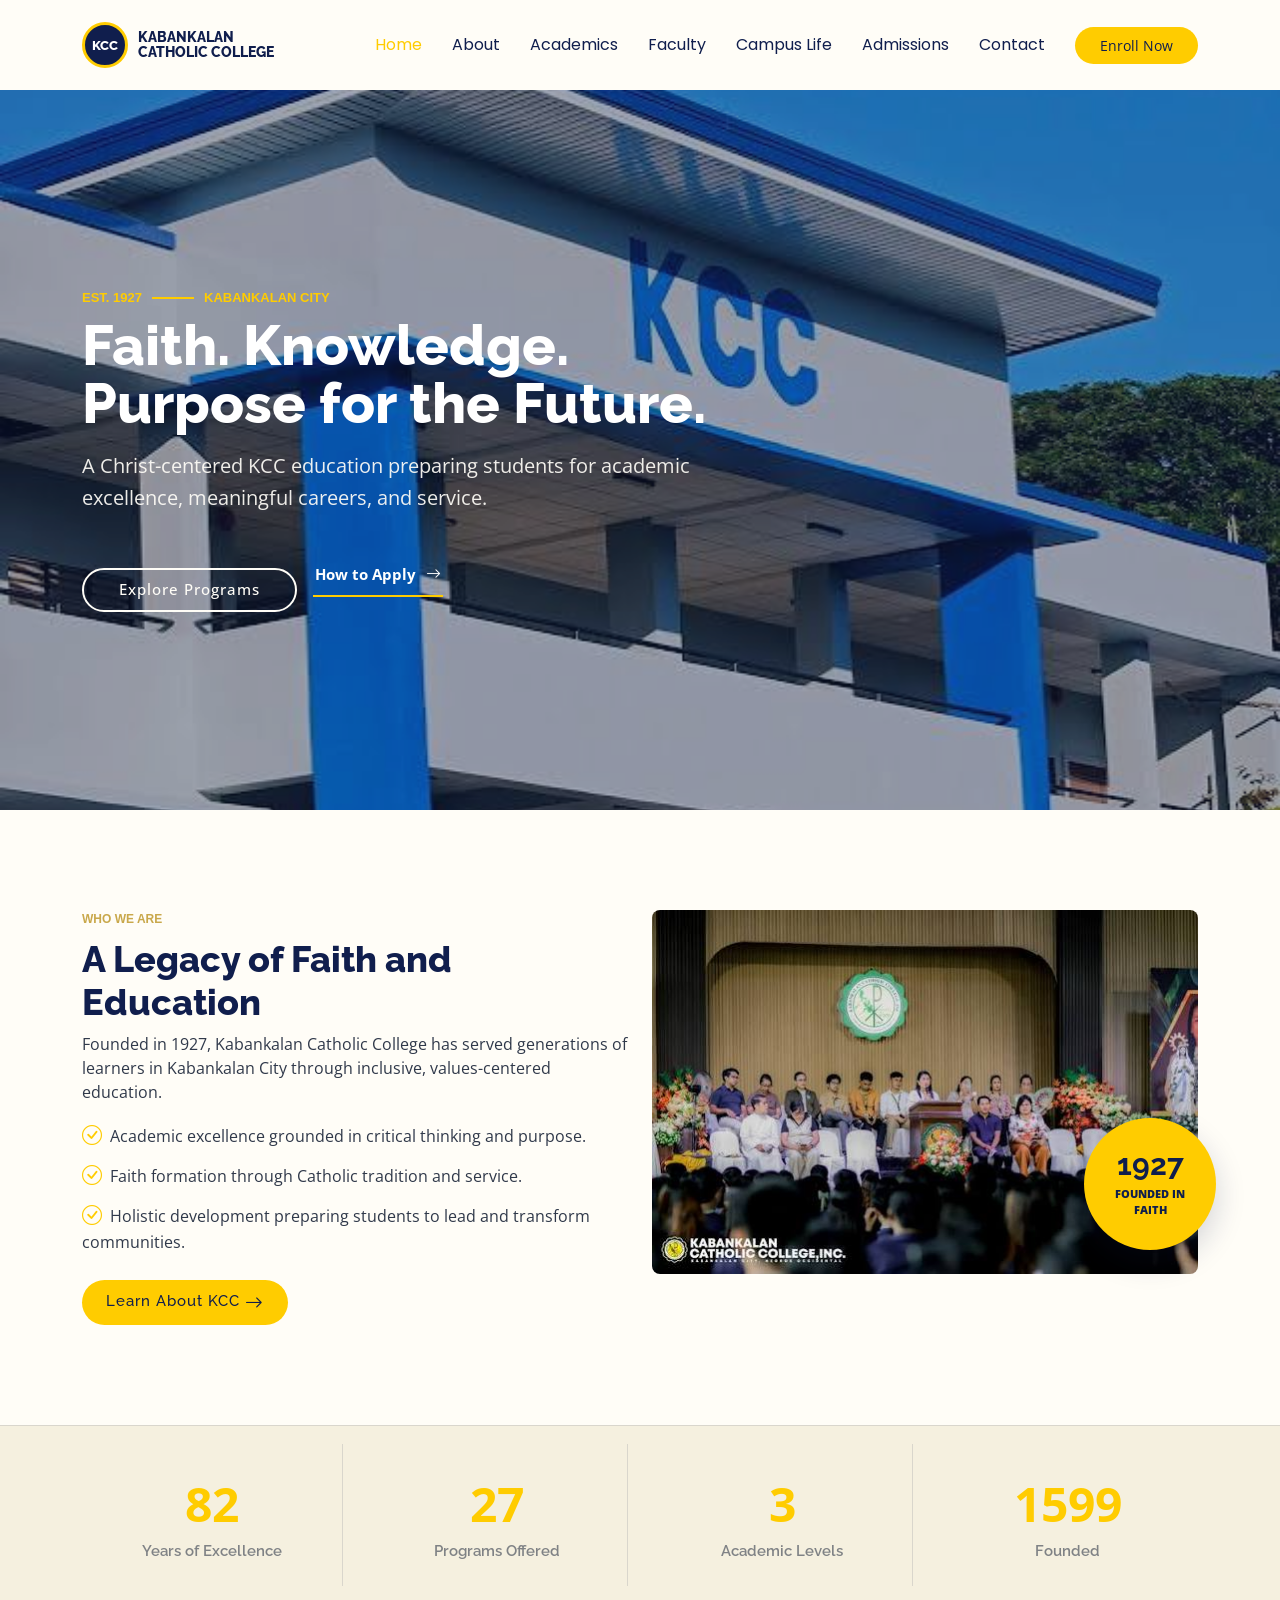
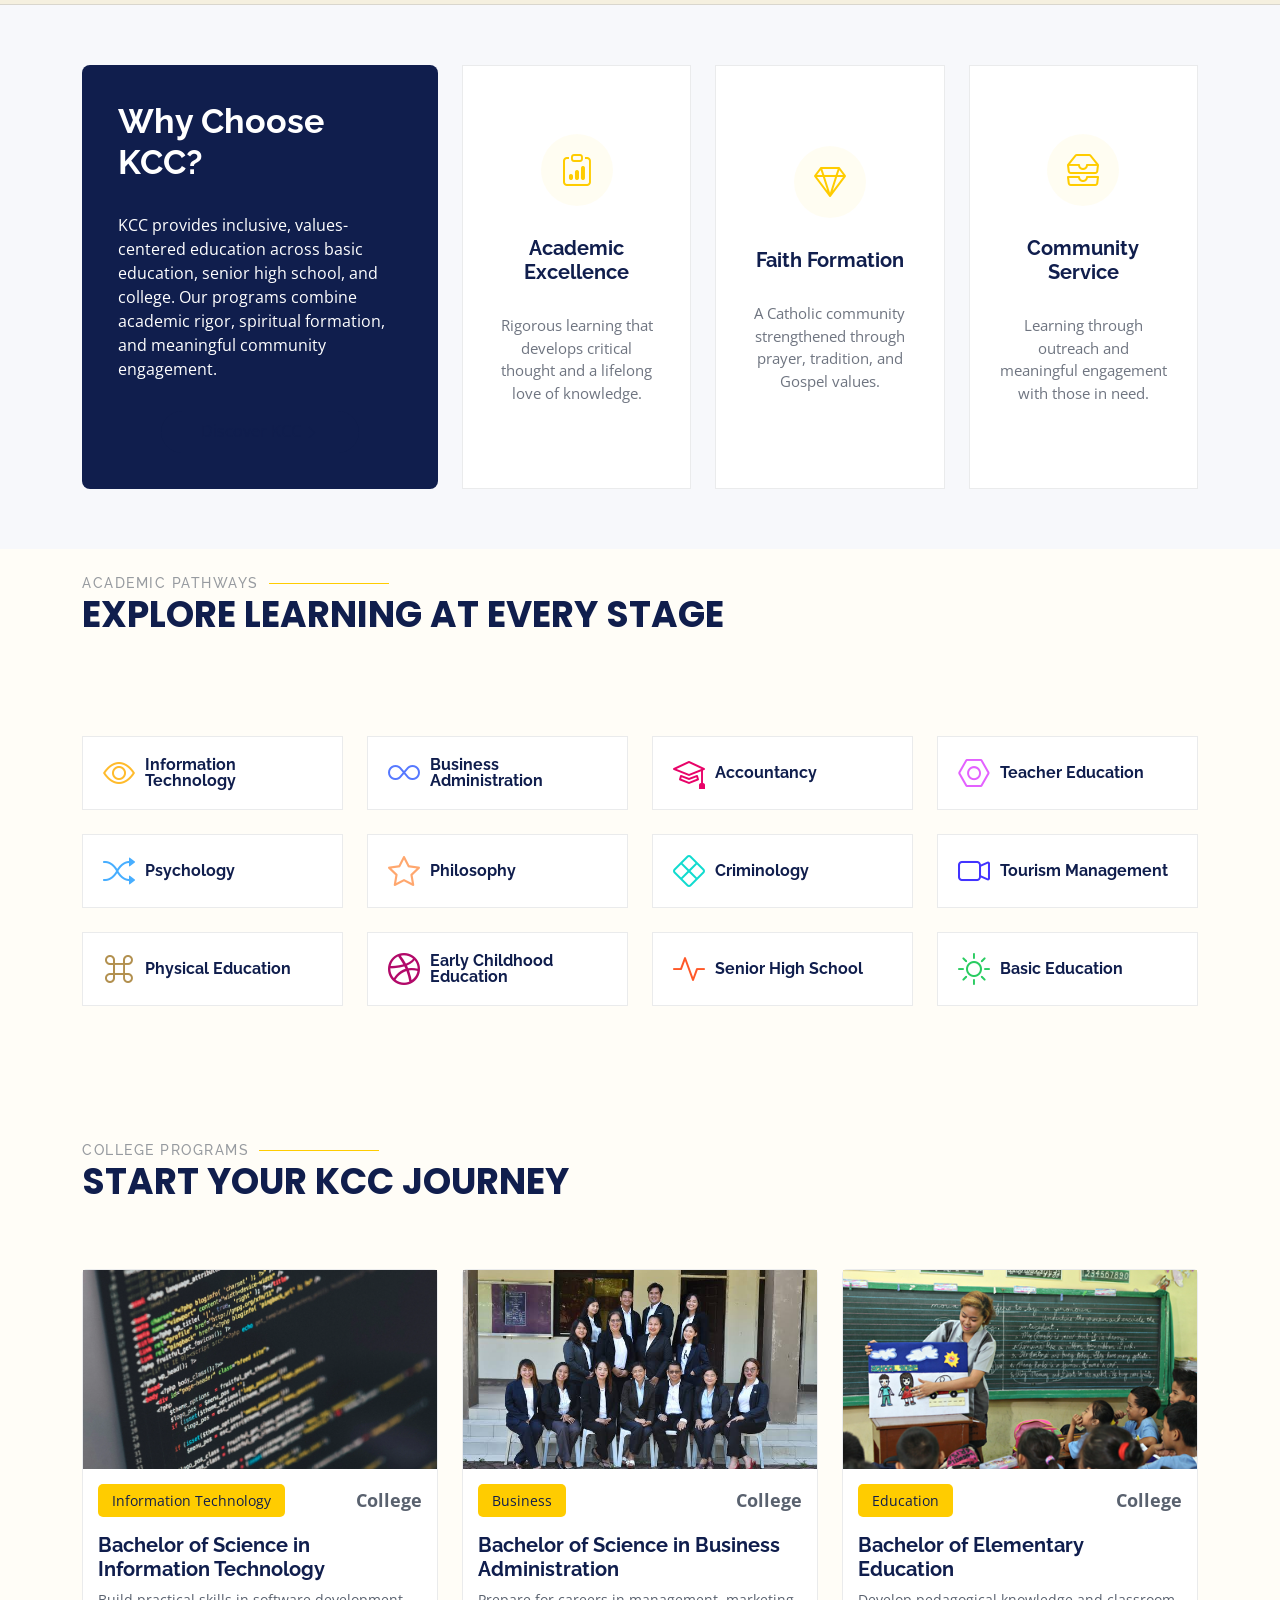
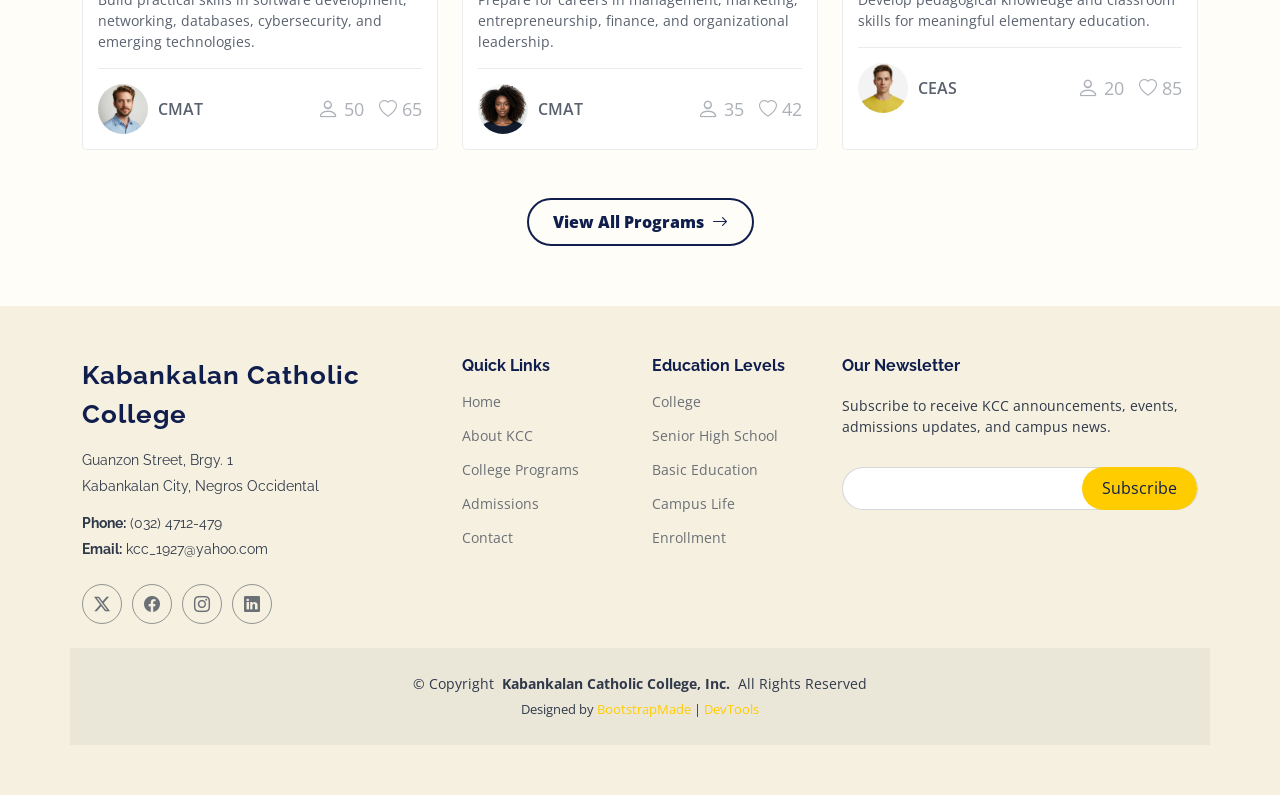
==== commit bb14c37c: "improving the design" ====
--- a/index.html
+++ b/index.html
@@ -5,8 +5,8 @@
   <meta charset="utf-8">
   <meta content="width=device-width, initial-scale=1.0" name="viewport">
   <title>Kabankalan Catholic College, Inc. | Catholic Education</title>
-  <meta name="description" content="">
-  <meta name="keywords" content="">
+  <meta name="description" content="Kabankalan Catholic College offers Christ-centered, values-driven education from basic education to college.">
+  <meta name="keywords" content="Kabankalan Catholic College, KCC, Catholic education, Negros Occidental, college programs">
 
   <!-- Favicons -->
   <link href="assets/img/favicon.png" rel="icon">
@@ -41,10 +41,9 @@
   <header id="header" class="header d-flex align-items-center sticky-top">
     <div class="container-fluid container-xl position-relative d-flex align-items-center">
 
-      <a href="index.html" class="logo d-flex align-items-center me-auto">
-        <!-- Uncomment the line below if you also wish to use an image logo -->
-        <!-- <img src="assets/img/logo.webp" alt=""> -->
-        <h1 class="sitename">KCC</h1>
+      <a href="index.html" class="logo d-flex align-items-center me-auto" aria-label="Kabankalan Catholic College home">
+        <span class="logo-mark" aria-hidden="true">KCC</span>
+        <span class="logo-name">Kabankalan<br>Catholic College</span>
       </a>
 
       <nav id="navmenu" class="navmenu">
@@ -70,13 +69,15 @@
     <!-- Hero Section -->
     <section id="hero" class="hero section dark-background">
 
-      <img src="assets/img/hero-bg.jpg" alt="" data-aos="fade-in">
+      <img src="assets/img/hero-bg.jpg" alt="Kabankalan Catholic College campus community" data-aos="fade-in">
 
       <div class="container">
-        <h2 data-aos="fade-up" data-aos-delay="100">Kabankalan Catholic College,<br>Faith in Every Future</h2>
-        <p data-aos="fade-up" data-aos-delay="200">Catholic education rooted in excellence, faith formation, and service since 1927.</p>
-        <div class="d-flex mt-4" data-aos="fade-up" data-aos-delay="300">
+        <p class="hero-eyebrow" data-aos="fade-up" data-aos-delay="80">EST. 1927 <span></span> KABANKALAN CITY</p>
+        <h2 data-aos="fade-up" data-aos-delay="100">Faith. Knowledge.<br>Purpose for the Future.</h2>
+        <p data-aos="fade-up" data-aos-delay="200">A Christ-centered KCC education preparing students for academic excellence, meaningful careers, and service.</p>
+        <div class="hero-actions d-flex align-items-center gap-3 mt-4" data-aos="fade-up" data-aos-delay="300">
           <a href="courses.html" class="btn-get-started">Explore Programs</a>
+          <a href="pricing.html" class="btn-hero-secondary">How to Apply <i class="bi bi-arrow-right"></i></a>
         </div>
       </div>
 
@@ -90,13 +91,17 @@
         <div class="row gy-4">
 
           <div class="col-lg-6 order-1 order-lg-2" data-aos="fade-up" data-aos-delay="100">
-            <img src="assets/img/course/about.jpg" class="img-fluid" alt="">
+            <div class="about-image-wrap">
+              <img src="assets/img/course/about.jpg" class="img-fluid" alt="Students at Kabankalan Catholic College">
+              <div class="about-badge"><strong>1927</strong><span>Founded in faith</span></div>
+            </div>
           </div>
 
           <div class="col-lg-6 order-2 order-lg-1 content" data-aos="fade-up" data-aos-delay="200">
+            <p class="section-kicker">WHO WE ARE</p>
             <h3>A Legacy of Faith and Education</h3>
-            <p class="fst-italic">
-              Founded in 1927, Kabankalan Catholic College has served as a home of Catholic education in Kabankalan City for nearly a century.
+            <p>
+              Founded in 1927, Kabankalan Catholic College has served generations of learners in Kabankalan City through inclusive, values-centered education.
             </p>
             <ul>
               <li><i class="bi bi-check-circle"></i> <span>Academic excellence grounded in critical thinking and purpose.</span></li>
@@ -213,6 +218,11 @@
 
       <div class="container">
 
+        <div class="section-title mb-4" data-aos="fade-up">
+          <h2>Academic Pathways</h2>
+          <p>Explore Learning at Every Stage</p>
+        </div>
+
         <div class="row gy-4">
 
           <div class="col-lg-3 col-md-4" data-aos="fade-up" data-aos-delay="100">
@@ -310,8 +320,8 @@
 
       <!-- Section Title -->
       <div class="container section-title" data-aos="fade-up">
-        <h2>Academics</h2>
-        <p>Programs Offered at KCC</p>
+        <h2>College Programs</h2>
+        <p>Start Your KCC Journey</p>
       </div><!-- End Section Title -->
 
       <div class="container">
@@ -396,6 +406,10 @@
             </div>
           </div> <!-- End Course Item-->
 
+        </div>
+
+        <div class="text-center mt-5">
+          <a href="courses.html" class="btn-view-programs">View All Programs <i class="bi bi-arrow-right"></i></a>
         </div>
 
       </div>
--- a/assets/css/main.css
+++ b/assets/css/main.css
@@ -258,6 +258,32 @@
   color: var(--accent-color);
 }
 
+.header .logo-mark {
+  width: 46px;
+  height: 46px;
+  display: inline-flex;
+  align-items: center;
+  justify-content: center;
+  flex: 0 0 46px;
+  border-radius: 50%;
+  background: var(--kcc-navy);
+  border: 3px solid var(--kcc-yellow);
+  color: var(--kcc-white);
+  font-family: var(--heading-font);
+  font-size: 13px;
+  font-weight: 800;
+}
+
+.header .logo-name {
+  margin-left: 10px;
+  color: var(--kcc-navy);
+  font-family: var(--heading-font);
+  font-size: 14px;
+  line-height: 1.08;
+  font-weight: 800;
+  text-transform: uppercase;
+}
+
 .header .btn-getstarted,
 .header .btn-getstarted:focus {
   color: var(--contrast-color);
@@ -917,15 +943,38 @@
 }
 
 .hero h2 {
+  max-width: 760px;
+  margin: 10px 0 0;
+  font-size: 56px;
+  line-height: 1.02;
+  font-weight: 800;
+  letter-spacing: 0;
+}
+
+.hero p:not(.hero-eyebrow) {
+  max-width: 620px;
+  color: color-mix(in srgb, var(--default-color), transparent 8%);
+  margin: 18px 0 0;
+  font-size: 20px;
+  line-height: 1.6;
+}
+
+.hero-eyebrow {
+  display: flex;
+  align-items: center;
+  gap: 10px;
   margin: 0;
-  font-size: 48px;
-  font-weight: 700;
-}
-
-.hero p {
-  color: color-mix(in srgb, var(--default-color), transparent 20%);
-  margin: 10px 0 0 0;
-  font-size: 24px;
+  color: var(--kcc-yellow);
+  font-family: var(--nav-font);
+  font-size: 13px;
+  font-weight: 800;
+  text-transform: uppercase;
+}
+
+.hero-eyebrow span {
+  width: 42px;
+  height: 2px;
+  background: var(--kcc-yellow);
 }
 
 .hero .btn-get-started {
@@ -946,22 +995,98 @@
   border: 2px solid var(--accent-color);
 }
 
+.hero-actions .btn-hero-secondary {
+  color: var(--kcc-white);
+  font-size: 15px;
+  font-weight: 700;
+  border-bottom: 2px solid var(--kcc-yellow);
+  padding: 10px 2px;
+}
+
+.hero-actions .btn-hero-secondary i {
+  margin-left: 6px;
+}
+
 @media (max-width: 768px) {
+  .hero {
+    min-height: 68vh;
+  }
+
   .hero h2 {
-    font-size: 32px;
-  }
-
-  .hero p {
-    font-size: 18px;
+    font-size: 38px;
+  }
+
+  .hero p:not(.hero-eyebrow) {
+    font-size: 17px;
+  }
+
+  .header .logo-name {
+    display: none;
+  }
+
+  .hero-actions {
+    flex-wrap: wrap;
   }
 }
 
 /*--------------------------------------------------------------
 # About Section
 --------------------------------------------------------------*/
+.about {
+  padding: 100px 0;
+}
+
+.about-image-wrap {
+  position: relative;
+}
+
+.about-image-wrap img {
+  border-radius: 8px;
+}
+
+.about-badge {
+  position: absolute;
+  right: -18px;
+  bottom: 24px;
+  width: 132px;
+  height: 132px;
+  display: flex;
+  flex-direction: column;
+  align-items: center;
+  justify-content: center;
+  text-align: center;
+  border-radius: 50%;
+  background: var(--kcc-yellow);
+  color: var(--kcc-navy);
+  box-shadow: 0 12px 30px rgba(16, 30, 77, 0.18);
+}
+
+.about-badge strong {
+  font-family: var(--heading-font);
+  font-size: 30px;
+  line-height: 1;
+}
+
+.about-badge span {
+  max-width: 90px;
+  margin-top: 6px;
+  font-size: 11px;
+  font-weight: 800;
+  text-transform: uppercase;
+}
+
+.section-kicker {
+  margin: 0 0 10px;
+  color: var(--kcc-gold);
+  font-family: var(--nav-font);
+  font-size: 12px;
+  font-weight: 800;
+  text-transform: uppercase;
+}
+
 .about .content h3 {
-  font-size: 2rem;
-  font-weight: 700;
+  font-size: 2.25rem;
+  font-weight: 800;
 }
 
 .about .content ul {
@@ -1018,12 +1143,19 @@
 # Counts Section
 --------------------------------------------------------------*/
 .counts {
-  padding: 25px 0;
+  padding: 18px 0;
+  border-top: 1px solid color-mix(in srgb, var(--kcc-navy), transparent 88%);
+  border-bottom: 1px solid color-mix(in srgb, var(--kcc-navy), transparent 88%);
 }
 
 .counts .stats-item {
-  padding: 30px;
+  padding: 24px;
   width: 100%;
+  border-right: 1px solid color-mix(in srgb, var(--kcc-navy), transparent 88%);
+}
+
+.counts .row > div:last-child .stats-item {
+  border-right: 0;
 }
 
 .counts .stats-item span {
@@ -1045,14 +1177,19 @@
 /*--------------------------------------------------------------
 # Why Us Section
 --------------------------------------------------------------*/
+#why-us {
+  background: #f7f8fb;
+}
+
 .why-us .why-box {
-  color: var(--contrast-color);
-  background: var(--accent-color);
-  padding: 30px;
+  color: var(--kcc-white);
+  background: var(--kcc-navy);
+  padding: 36px;
+  border-radius: 8px;
 }
 
 .why-us .why-box h3 {
-  color: var(--contrast-color);
+  color: var(--kcc-white);
   font-weight: 700;
   font-size: 34px;
   margin-bottom: 30px;
@@ -1123,7 +1260,11 @@
 # Features Section
 --------------------------------------------------------------*/
 .features {
-  padding: 10px 0;
+  padding: 30px 0 80px;
+}
+
+.features .section-title {
+  margin-bottom: 34px !important;
 }
 
 .features .features-item {
@@ -1170,6 +1311,15 @@
   background-color: var(--surface-color);
   border: 1px solid color-mix(in srgb, var(--default-color), transparent 90%);
   border-radius: 5px;
+  height: 100%;
+}
+
+.courses .course-item > .img-fluid {
+  width: 100%;
+  aspect-ratio: 16 / 9;
+  height: auto;
+  object-fit: cover;
+  display: block;
 }
 
 .courses .course-content {
@@ -1188,6 +1338,33 @@
 
 .courses .course-content h3 a:hover {
   color: var(--accent-color);
+}
+
+.courses .course-item {
+  transition: transform 0.25s ease, box-shadow 0.25s ease;
+}
+
+.courses .course-item:hover {
+  transform: translateY(-6px);
+  box-shadow: 0 18px 38px rgba(16, 30, 77, 0.12);
+}
+
+.btn-view-programs {
+  display: inline-flex;
+  align-items: center;
+  gap: 8px;
+  min-height: 46px;
+  padding: 10px 24px;
+  border: 2px solid var(--kcc-navy);
+  border-radius: 50px;
+  color: var(--kcc-navy);
+  font-weight: 800;
+  transition: 0.25s;
+}
+
+.btn-view-programs:hover {
+  background: var(--kcc-navy);
+  color: var(--kcc-white);
 }
 
 .courses .course-content .category {
@@ -1301,6 +1478,15 @@
 /*--------------------------------------------------------------
 # About Us Section
 --------------------------------------------------------------*/
+.about-us > .container > .row > [class*="col-"]:first-child img,
+.about .content + * img,
+.about [class*="col-"] > .img-fluid {
+  width: 100%;
+  aspect-ratio: 4 / 3;
+  height: auto;
+  object-fit: cover;
+}
+
 .about-us .content h3 {
   font-size: 2rem;
   font-weight: 700;
@@ -1932,6 +2118,7 @@
 
 .trainers .member .member-img {
   margin: 0 80px;
+  aspect-ratio: 1;
   border-radius: 50%;
   overflow: hidden;
   position: relative;
@@ -1946,6 +2133,9 @@
 .trainers .member .member-img img {
   position: relative;
   z-index: 1;
+  width: 100%;
+  height: 100%;
+  object-fit: cover;
 }
 
 .trainers .member .member-img .social {
@@ -2022,7 +2212,11 @@
 }
 
 .events .card-img img {
-  max-width: 100%;
+  width: 100%;
+  aspect-ratio: 16 / 10;
+  height: auto;
+  object-fit: cover;
+  display: block;
   transition: all 0.3s ease-in-out;
 }
 
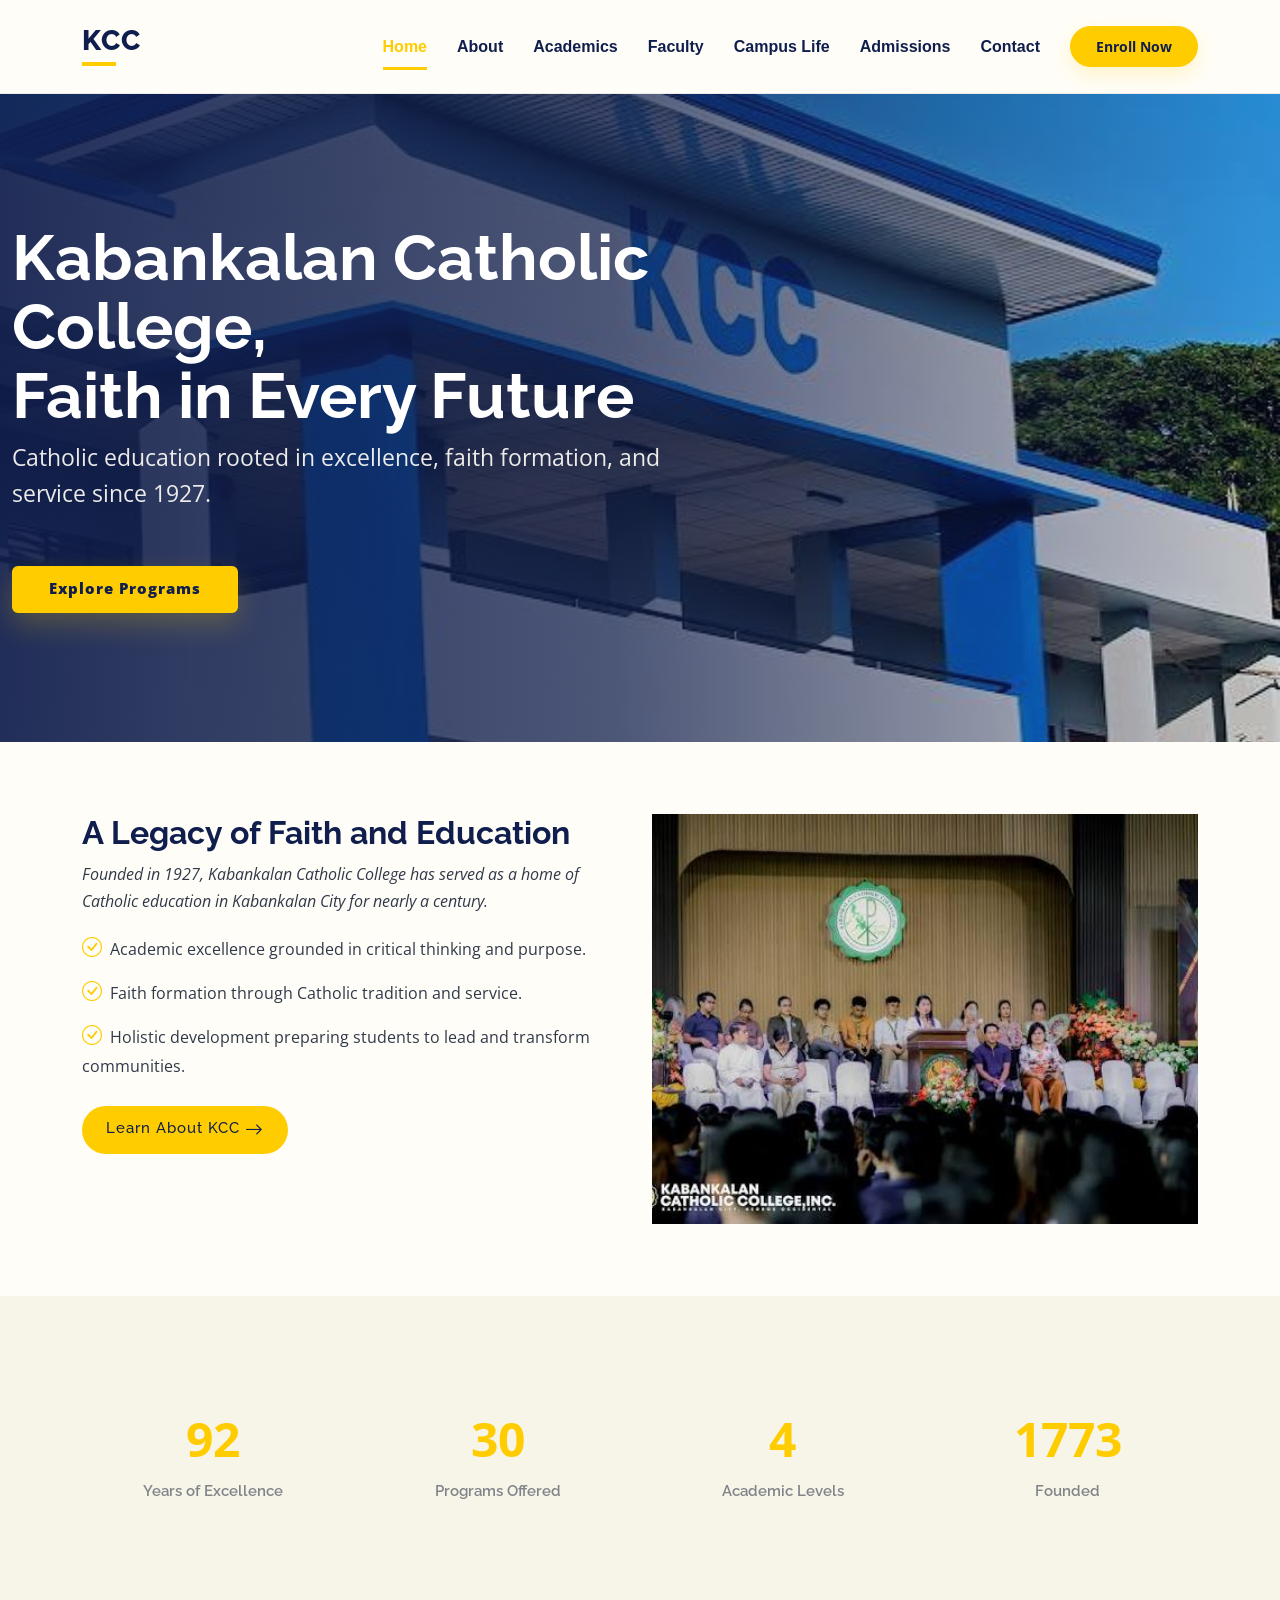
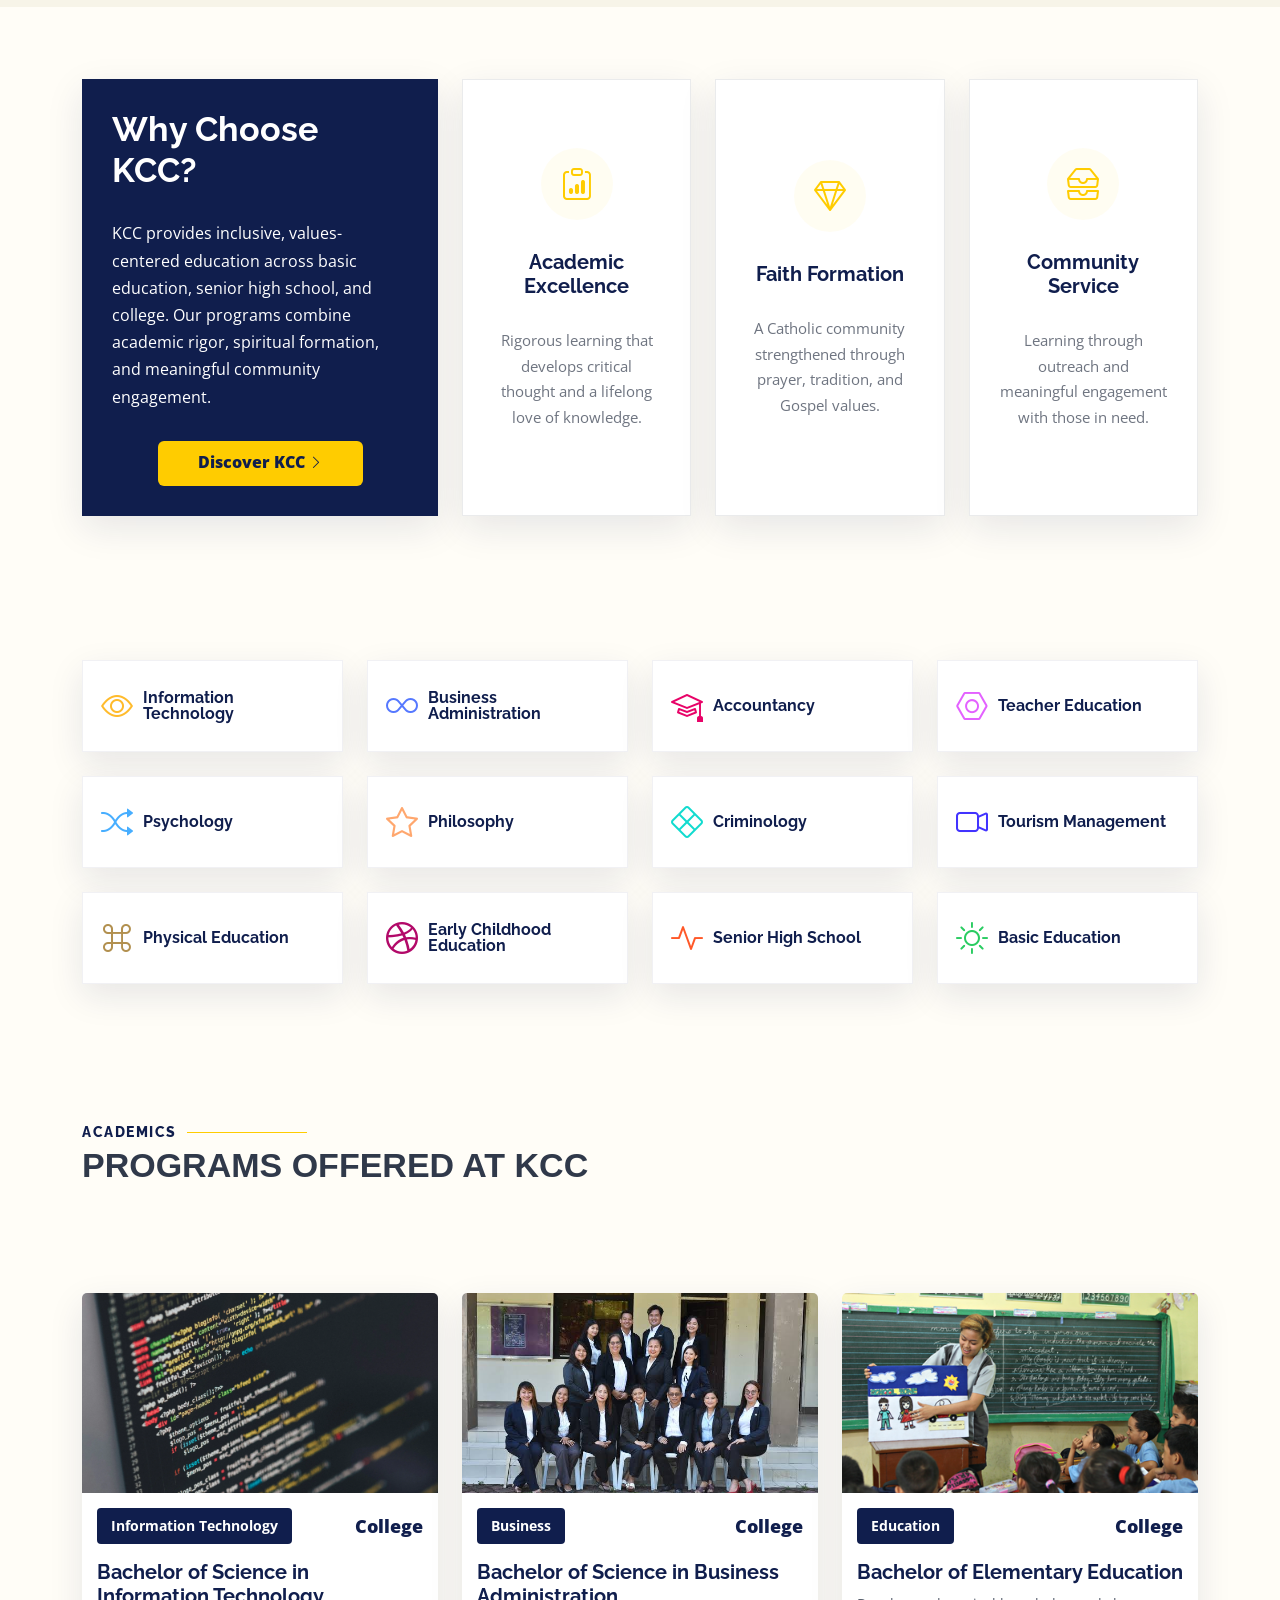
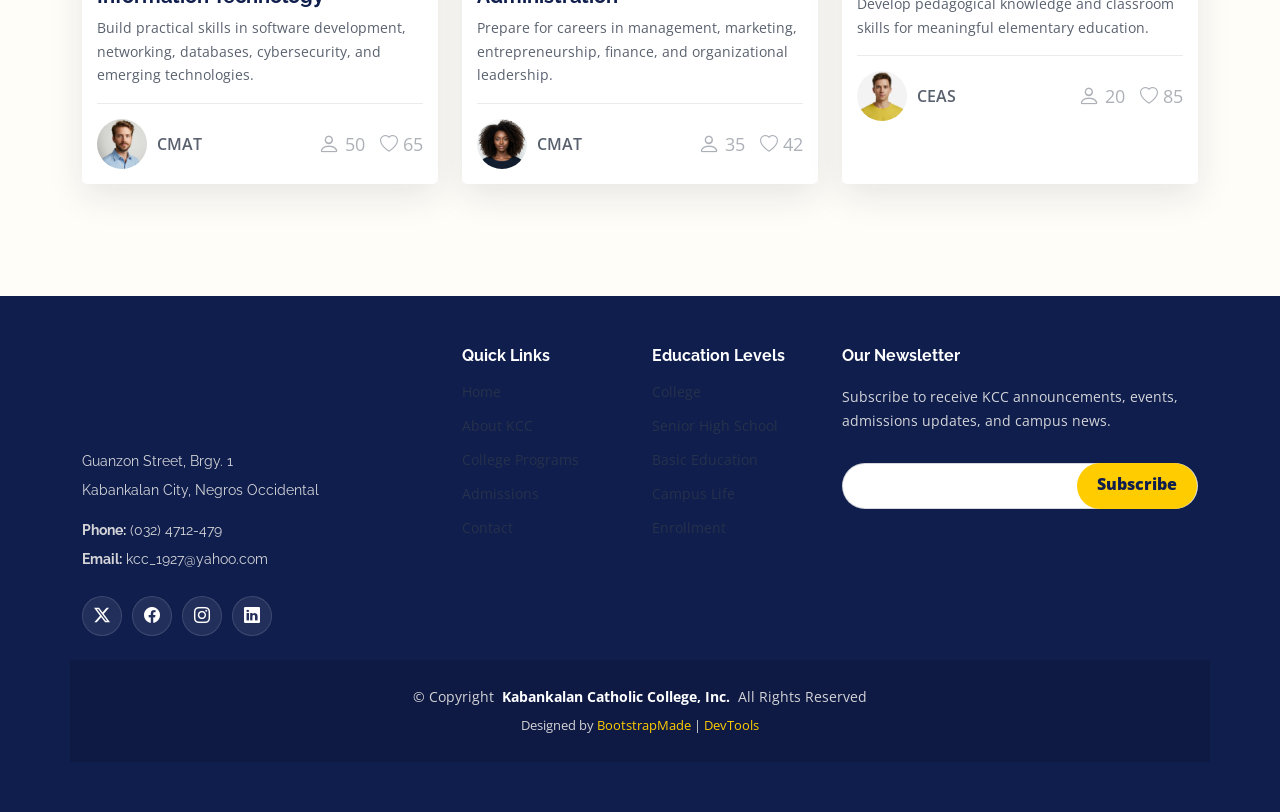
==== commit 96e6faa7: "final output" ====
--- a/index.html
+++ b/index.html
@@ -5,8 +5,8 @@
   <meta charset="utf-8">
   <meta content="width=device-width, initial-scale=1.0" name="viewport">
   <title>Kabankalan Catholic College, Inc. | Catholic Education</title>
-  <meta name="description" content="Kabankalan Catholic College offers Christ-centered, values-driven education from basic education to college.">
-  <meta name="keywords" content="Kabankalan Catholic College, KCC, Catholic education, Negros Occidental, college programs">
+  <meta name="description" content="">
+  <meta name="keywords" content="">
 
   <!-- Favicons -->
   <link href="assets/img/favicon.png" rel="icon">
@@ -41,9 +41,10 @@
   <header id="header" class="header d-flex align-items-center sticky-top">
     <div class="container-fluid container-xl position-relative d-flex align-items-center">
 
-      <a href="index.html" class="logo d-flex align-items-center me-auto" aria-label="Kabankalan Catholic College home">
-        <span class="logo-mark" aria-hidden="true">KCC</span>
-        <span class="logo-name">Kabankalan<br>Catholic College</span>
+      <a href="index.html" class="logo d-flex align-items-center me-auto">
+        <!-- Uncomment the line below if you also wish to use an image logo -->
+        <!-- <img src="assets/img/logo.webp" alt=""> -->
+        <h1 class="sitename">KCC</h1>
       </a>
 
       <nav id="navmenu" class="navmenu">
@@ -69,15 +70,13 @@
     <!-- Hero Section -->
     <section id="hero" class="hero section dark-background">
 
-      <img src="assets/img/hero-bg.jpg" alt="Kabankalan Catholic College campus community" data-aos="fade-in">
+      <img src="assets/img/hero-bg.jpg" alt="" data-aos="fade-in">
 
       <div class="container">
-        <p class="hero-eyebrow" data-aos="fade-up" data-aos-delay="80">EST. 1927 <span></span> KABANKALAN CITY</p>
-        <h2 data-aos="fade-up" data-aos-delay="100">Faith. Knowledge.<br>Purpose for the Future.</h2>
-        <p data-aos="fade-up" data-aos-delay="200">A Christ-centered KCC education preparing students for academic excellence, meaningful careers, and service.</p>
-        <div class="hero-actions d-flex align-items-center gap-3 mt-4" data-aos="fade-up" data-aos-delay="300">
+        <h2 data-aos="fade-up" data-aos-delay="100">Kabankalan Catholic College,<br>Faith in Every Future</h2>
+        <p data-aos="fade-up" data-aos-delay="200">Catholic education rooted in excellence, faith formation, and service since 1927.</p>
+        <div class="d-flex mt-4" data-aos="fade-up" data-aos-delay="300">
           <a href="courses.html" class="btn-get-started">Explore Programs</a>
-          <a href="pricing.html" class="btn-hero-secondary">How to Apply <i class="bi bi-arrow-right"></i></a>
         </div>
       </div>
 
@@ -91,17 +90,13 @@
         <div class="row gy-4">
 
           <div class="col-lg-6 order-1 order-lg-2" data-aos="fade-up" data-aos-delay="100">
-            <div class="about-image-wrap">
-              <img src="assets/img/course/about.jpg" class="img-fluid" alt="Students at Kabankalan Catholic College">
-              <div class="about-badge"><strong>1927</strong><span>Founded in faith</span></div>
-            </div>
+            <img src="assets/img/course/about.jpg" class="img-fluid" alt="">
           </div>
 
           <div class="col-lg-6 order-2 order-lg-1 content" data-aos="fade-up" data-aos-delay="200">
-            <p class="section-kicker">WHO WE ARE</p>
             <h3>A Legacy of Faith and Education</h3>
-            <p>
-              Founded in 1927, Kabankalan Catholic College has served generations of learners in Kabankalan City through inclusive, values-centered education.
+            <p class="fst-italic">
+              Founded in 1927, Kabankalan Catholic College has served as a home of Catholic education in Kabankalan City for nearly a century.
             </p>
             <ul>
               <li><i class="bi bi-check-circle"></i> <span>Academic excellence grounded in critical thinking and purpose.</span></li>
@@ -218,11 +213,6 @@
 
       <div class="container">
 
-        <div class="section-title mb-4" data-aos="fade-up">
-          <h2>Academic Pathways</h2>
-          <p>Explore Learning at Every Stage</p>
-        </div>
-
         <div class="row gy-4">
 
           <div class="col-lg-3 col-md-4" data-aos="fade-up" data-aos-delay="100">
@@ -320,8 +310,8 @@
 
       <!-- Section Title -->
       <div class="container section-title" data-aos="fade-up">
-        <h2>College Programs</h2>
-        <p>Start Your KCC Journey</p>
+        <h2>Academics</h2>
+        <p>Programs Offered at KCC</p>
       </div><!-- End Section Title -->
 
       <div class="container">
@@ -406,10 +396,6 @@
             </div>
           </div> <!-- End Course Item-->
 
-        </div>
-
-        <div class="text-center mt-5">
-          <a href="courses.html" class="btn-view-programs">View All Programs <i class="bi bi-arrow-right"></i></a>
         </div>
 
       </div>
--- a/assets/css/main.css
+++ b/assets/css/main.css
@@ -258,32 +258,6 @@
   color: var(--accent-color);
 }
 
-.header .logo-mark {
-  width: 46px;
-  height: 46px;
-  display: inline-flex;
-  align-items: center;
-  justify-content: center;
-  flex: 0 0 46px;
-  border-radius: 50%;
-  background: var(--kcc-navy);
-  border: 3px solid var(--kcc-yellow);
-  color: var(--kcc-white);
-  font-family: var(--heading-font);
-  font-size: 13px;
-  font-weight: 800;
-}
-
-.header .logo-name {
-  margin-left: 10px;
-  color: var(--kcc-navy);
-  font-family: var(--heading-font);
-  font-size: 14px;
-  line-height: 1.08;
-  font-weight: 800;
-  text-transform: uppercase;
-}
-
 .header .btn-getstarted,
 .header .btn-getstarted:focus {
   color: var(--contrast-color);
@@ -943,38 +917,15 @@
 }
 
 .hero h2 {
-  max-width: 760px;
-  margin: 10px 0 0;
-  font-size: 56px;
-  line-height: 1.02;
-  font-weight: 800;
-  letter-spacing: 0;
-}
-
-.hero p:not(.hero-eyebrow) {
-  max-width: 620px;
-  color: color-mix(in srgb, var(--default-color), transparent 8%);
-  margin: 18px 0 0;
-  font-size: 20px;
-  line-height: 1.6;
-}
-
-.hero-eyebrow {
-  display: flex;
-  align-items: center;
-  gap: 10px;
   margin: 0;
-  color: var(--kcc-yellow);
-  font-family: var(--nav-font);
-  font-size: 13px;
-  font-weight: 800;
-  text-transform: uppercase;
-}
-
-.hero-eyebrow span {
-  width: 42px;
-  height: 2px;
-  background: var(--kcc-yellow);
+  font-size: 48px;
+  font-weight: 700;
+}
+
+.hero p {
+  color: color-mix(in srgb, var(--default-color), transparent 20%);
+  margin: 10px 0 0 0;
+  font-size: 24px;
 }
 
 .hero .btn-get-started {
@@ -995,98 +946,22 @@
   border: 2px solid var(--accent-color);
 }
 
-.hero-actions .btn-hero-secondary {
-  color: var(--kcc-white);
-  font-size: 15px;
+@media (max-width: 768px) {
+  .hero h2 {
+    font-size: 32px;
+  }
+
+  .hero p {
+    font-size: 18px;
+  }
+}
+
+/*--------------------------------------------------------------
+# About Section
+--------------------------------------------------------------*/
+.about .content h3 {
+  font-size: 2rem;
   font-weight: 700;
-  border-bottom: 2px solid var(--kcc-yellow);
-  padding: 10px 2px;
-}
-
-.hero-actions .btn-hero-secondary i {
-  margin-left: 6px;
-}
-
-@media (max-width: 768px) {
-  .hero {
-    min-height: 68vh;
-  }
-
-  .hero h2 {
-    font-size: 38px;
-  }
-
-  .hero p:not(.hero-eyebrow) {
-    font-size: 17px;
-  }
-
-  .header .logo-name {
-    display: none;
-  }
-
-  .hero-actions {
-    flex-wrap: wrap;
-  }
-}
-
-/*--------------------------------------------------------------
-# About Section
---------------------------------------------------------------*/
-.about {
-  padding: 100px 0;
-}
-
-.about-image-wrap {
-  position: relative;
-}
-
-.about-image-wrap img {
-  border-radius: 8px;
-}
-
-.about-badge {
-  position: absolute;
-  right: -18px;
-  bottom: 24px;
-  width: 132px;
-  height: 132px;
-  display: flex;
-  flex-direction: column;
-  align-items: center;
-  justify-content: center;
-  text-align: center;
-  border-radius: 50%;
-  background: var(--kcc-yellow);
-  color: var(--kcc-navy);
-  box-shadow: 0 12px 30px rgba(16, 30, 77, 0.18);
-}
-
-.about-badge strong {
-  font-family: var(--heading-font);
-  font-size: 30px;
-  line-height: 1;
-}
-
-.about-badge span {
-  max-width: 90px;
-  margin-top: 6px;
-  font-size: 11px;
-  font-weight: 800;
-  text-transform: uppercase;
-}
-
-.section-kicker {
-  margin: 0 0 10px;
-  color: var(--kcc-gold);
-  font-family: var(--nav-font);
-  font-size: 12px;
-  font-weight: 800;
-  text-transform: uppercase;
-}
-
-.about .content h3 {
-  font-size: 2.25rem;
-  font-weight: 800;
 }
 
 .about .content ul {
@@ -1143,19 +1018,12 @@
 # Counts Section
 --------------------------------------------------------------*/
 .counts {
-  padding: 18px 0;
-  border-top: 1px solid color-mix(in srgb, var(--kcc-navy), transparent 88%);
-  border-bottom: 1px solid color-mix(in srgb, var(--kcc-navy), transparent 88%);
+  padding: 25px 0;
 }
 
 .counts .stats-item {
-  padding: 24px;
+  padding: 30px;
   width: 100%;
-  border-right: 1px solid color-mix(in srgb, var(--kcc-navy), transparent 88%);
-}
-
-.counts .row > div:last-child .stats-item {
-  border-right: 0;
 }
 
 .counts .stats-item span {
@@ -1177,19 +1045,14 @@
 /*--------------------------------------------------------------
 # Why Us Section
 --------------------------------------------------------------*/
-#why-us {
-  background: #f7f8fb;
-}
-
 .why-us .why-box {
-  color: var(--kcc-white);
-  background: var(--kcc-navy);
-  padding: 36px;
-  border-radius: 8px;
+  color: var(--contrast-color);
+  background: var(--accent-color);
+  padding: 30px;
 }
 
 .why-us .why-box h3 {
-  color: var(--kcc-white);
+  color: var(--contrast-color);
   font-weight: 700;
   font-size: 34px;
   margin-bottom: 30px;
@@ -1260,11 +1123,7 @@
 # Features Section
 --------------------------------------------------------------*/
 .features {
-  padding: 30px 0 80px;
-}
-
-.features .section-title {
-  margin-bottom: 34px !important;
+  padding: 10px 0;
 }
 
 .features .features-item {
@@ -1338,33 +1197,6 @@
 
 .courses .course-content h3 a:hover {
   color: var(--accent-color);
-}
-
-.courses .course-item {
-  transition: transform 0.25s ease, box-shadow 0.25s ease;
-}
-
-.courses .course-item:hover {
-  transform: translateY(-6px);
-  box-shadow: 0 18px 38px rgba(16, 30, 77, 0.12);
-}
-
-.btn-view-programs {
-  display: inline-flex;
-  align-items: center;
-  gap: 8px;
-  min-height: 46px;
-  padding: 10px 24px;
-  border: 2px solid var(--kcc-navy);
-  border-radius: 50px;
-  color: var(--kcc-navy);
-  font-weight: 800;
-  transition: 0.25s;
-}
-
-.btn-view-programs:hover {
-  background: var(--kcc-navy);
-  color: var(--kcc-white);
 }
 
 .courses .course-content .category {
@@ -2446,6 +2278,353 @@
 /*--------------------------------------------------------------
 # Starter Section Section
 --------------------------------------------------------------*/
-.starter-section {
+ .starter-section {
   padding: 40px 0;
+}
+
+/*--------------------------------------------------------------
+# KCC Visual Polish
+--------------------------------------------------------------*/
+:root {
+  --kcc-shadow: 0 12px 35px rgba(16, 30, 77, 0.10);
+  --kcc-shadow-hover: 0 18px 45px rgba(16, 30, 77, 0.16);
+}
+
+body {
+  line-height: 1.7;
+}
+
+.header {
+  min-height: 76px;
+  border-bottom: 1px solid rgba(16, 30, 77, 0.08);
+}
+
+.header .logo h1 {
+  color: var(--kcc-navy);
+  font-size: 28px;
+  font-weight: 800;
+  line-height: 1;
+}
+
+.header .logo h1::after {
+  content: "";
+  display: block;
+  width: 34px;
+  height: 4px;
+  margin-top: 7px;
+  background: var(--kcc-yellow);
+}
+
+.header .btn-getstarted,
+.header .btn-getstarted:focus {
+  min-width: 118px;
+  text-align: center;
+  border: 1px solid var(--kcc-yellow);
+  font-weight: 700;
+  box-shadow: 0 8px 20px rgba(255, 204, 0, 0.18);
+}
+
+@media (min-width: 1200px) {
+  .navmenu a,
+  .navmenu a:focus {
+    position: relative;
+    font-weight: 600;
+  }
+
+  .navmenu a::after {
+    content: "";
+    position: absolute;
+    left: 15px;
+    right: 15px;
+    bottom: 8px;
+    height: 3px;
+    background: var(--kcc-yellow);
+    transform: scaleX(0);
+    transition: transform 0.25s ease;
+  }
+
+  .navmenu a:hover::after,
+  .navmenu .active::after {
+    transform: scaleX(1);
+  }
+}
+
+.hero {
+  min-height: 72vh;
+  overflow: hidden;
+}
+
+.hero:before {
+  background:
+    linear-gradient(90deg, rgba(16, 30, 77, 0.92) 0%, rgba(16, 30, 77, 0.72) 48%, rgba(16, 30, 77, 0.18) 100%);
+}
+
+.hero img {
+  filter: saturate(0.92) contrast(1.04);
+}
+
+.hero .container {
+  max-width: 1320px;
+}
+
+.hero h2 {
+  max-width: 760px;
+  font-size: clamp(40px, 5vw, 68px);
+  line-height: 1.08;
+  text-wrap: balance;
+}
+
+.hero p {
+  max-width: 650px;
+  color: rgba(255, 253, 247, 0.92);
+  font-size: clamp(18px, 2vw, 23px);
+  line-height: 1.55;
+}
+
+.hero .btn-get-started {
+  border: 2px solid var(--kcc-yellow);
+  background: var(--kcc-yellow);
+  color: var(--kcc-navy);
+  border-radius: 6px;
+  font-weight: 800;
+  box-shadow: 0 12px 28px rgba(255, 204, 0, 0.22);
+}
+
+.hero .btn-get-started:hover {
+  background: var(--kcc-white);
+  border-color: var(--kcc-white);
+  color: var(--kcc-navy);
+}
+
+section,
+.section {
+  padding: 72px 0;
+}
+
+.section-title {
+  margin-bottom: 38px;
+}
+
+.section-title h2 {
+  color: var(--kcc-navy);
+  font-weight: 800;
+}
+
+.section-title h2::after {
+  background: var(--kcc-yellow);
+}
+
+.section-title p {
+  color: var(--kcc-slate);
+  font-size: 34px;
+  font-weight: 800;
+}
+
+.light-background {
+  --background-color: #f7f4e8;
+}
+
+.stats-item {
+  padding: 16px 8px;
+}
+
+.stats-item span {
+  color: var(--kcc-navy);
+  font-weight: 800;
+}
+
+.stats-item p {
+  color: var(--kcc-slate);
+}
+
+.why-us .why-box {
+  background: var(--kcc-navy);
+  box-shadow: var(--kcc-shadow);
+}
+
+.why-us .why-box h3,
+.why-us .why-box p {
+  color: var(--kcc-white);
+}
+
+.why-us .why-box .more-btn {
+  background: var(--kcc-yellow);
+  color: var(--kcc-navy);
+  border-radius: 6px;
+  font-weight: 800;
+}
+
+.why-us .icon-box,
+.features .features-item,
+.courses .course-item,
+.events .card,
+.trainers .member,
+.testimonials .testimonial-item,
+.contact .info-item {
+  box-shadow: var(--kcc-shadow);
+  transition: transform 0.25s ease, box-shadow 0.25s ease;
+}
+
+.why-us .icon-box:hover,
+.features .features-item:hover,
+.courses .course-item:hover,
+.events .card:hover,
+.trainers .member:hover,
+.testimonials .testimonial-item:hover {
+  transform: translateY(-5px);
+  box-shadow: var(--kcc-shadow-hover);
+}
+
+.why-us .icon-box i {
+  color: var(--kcc-yellow);
+}
+
+.features .features-item {
+  min-height: 92px;
+  padding: 18px;
+  border: 1px solid rgba(16, 30, 77, 0.06);
+}
+
+.courses .course-item {
+  border: 0;
+  overflow: hidden;
+}
+
+.courses .course-content {
+  min-height: 220px;
+  display: flex;
+  flex-direction: column;
+}
+
+.courses .course-content .trainer {
+  margin-top: auto;
+}
+
+.courses .course-content .category {
+  background: var(--kcc-navy);
+  color: var(--kcc-white);
+  font-weight: 700;
+  border-radius: 4px;
+}
+
+.courses .course-content .price {
+  color: var(--kcc-navy);
+  font-weight: 800;
+}
+
+.page-title .heading {
+  min-height: 220px;
+  display: flex;
+  align-items: center;
+  background:
+    linear-gradient(135deg, var(--kcc-navy), var(--kcc-royal));
+}
+
+.page-title .heading h1 {
+  color: var(--kcc-white);
+  font-size: clamp(38px, 5vw, 56px);
+}
+
+.page-title .heading p {
+  max-width: 760px;
+  margin-inline: auto;
+  color: rgba(255, 253, 247, 0.88);
+  font-size: 18px;
+}
+
+.page-title .breadcrumbs {
+  border-bottom: 1px solid rgba(16, 30, 77, 0.08);
+}
+
+.footer {
+  background: var(--kcc-navy);
+  color: var(--kcc-ivory);
+  margin-top: 40px;
+}
+
+.footer .footer-about p,
+.footer .footer-links a,
+.footer .footer-newsletter p,
+.footer .copyright,
+.footer .credits {
+  color: rgba(255, 253, 247, 0.82);
+}
+
+.footer h4,
+.footer .logo span,
+.footer .sitename {
+  color: var(--kcc-white);
+}
+
+.footer .footer-links ul a:hover,
+.footer .credits a:hover {
+  color: var(--kcc-yellow);
+}
+
+.footer .social-links a {
+  background: rgba(255, 255, 255, 0.08);
+  color: var(--kcc-white);
+  border: 1px solid rgba(255, 255, 255, 0.12);
+}
+
+.footer .social-links a:hover {
+  background: var(--kcc-yellow);
+  color: var(--kcc-navy);
+}
+
+.footer .copyright {
+  background: rgba(0, 0, 0, 0.12);
+}
+
+.footer .newsletter-form input[type="submit"] {
+  background: var(--kcc-yellow);
+  color: var(--kcc-navy);
+  font-weight: 800;
+}
+
+@media (max-width: 768px) {
+  section,
+  .section {
+    padding: 56px 0;
+  }
+
+  .header {
+    min-height: 68px;
+  }
+
+  .header .logo h1 {
+    font-size: 24px;
+  }
+
+  .header .logo h1::after {
+    width: 28px;
+  }
+
+  .header .btn-getstarted {
+    min-width: auto;
+  }
+
+  .hero {
+    min-height: 620px;
+  }
+
+  .hero:before {
+    background: linear-gradient(90deg, rgba(16, 30, 77, 0.94), rgba(16, 30, 77, 0.62));
+  }
+
+  .hero h2 {
+    font-size: 38px;
+  }
+
+  .section-title p {
+    font-size: 28px;
+  }
+
+  .page-title .heading {
+    min-height: 180px;
+  }
+
+  .footer {
+    margin-top: 24px;
+  }
 }
